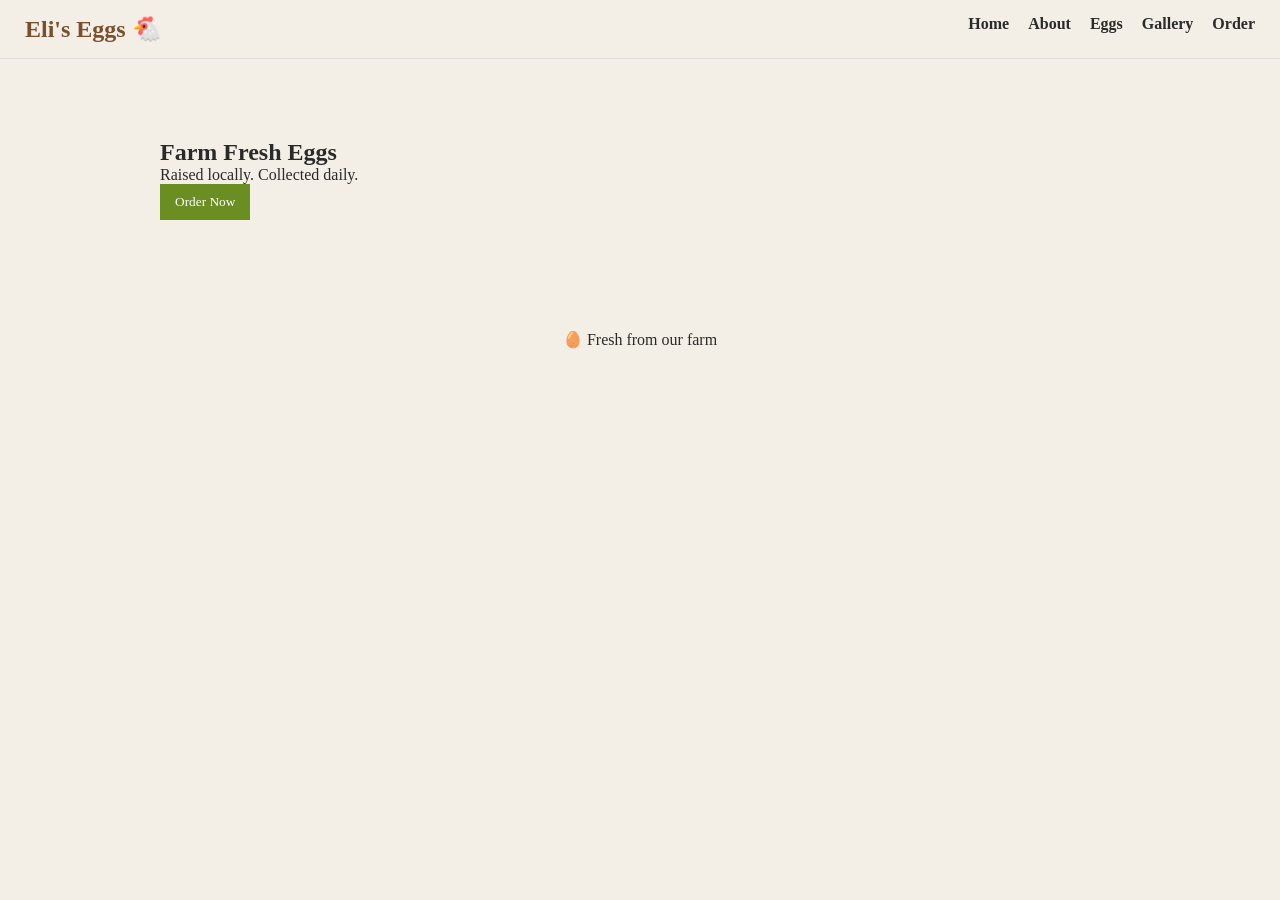
==== index.html @ 4dd27883 "Refactor index.html for cleaner structure and content Removed inline styles and JavaScript for a cle" ====
<!DOCTYPE html>
<html>
<head>
<link rel="stylesheet" href="style.css">
<title>Eli's Eggs</title>
</head>
<body>

<nav>
  <h1>Eli's Eggs 🐔</h1>
  <div>
    <a href="index.html">Home</a>
    <a href="about.html">About</a>
    <a href="shop.html">Eggs</a>
    <a href="gallery.html">Gallery</a>
    <a href="order.html">Order</a>
  </div>
</nav>

<section>
  <h2>Farm Fresh Eggs</h2>
  <p>Raised locally. Collected daily.</p>
  <a href="order.html"><button class="btn">Order Now</button></a>
</section>

<footer>🥚 Fresh from our farm</footer>

</body>
</html>
---- style.css ----
:root {
  --bg: #f4efe6;
  --card: #fffaf2;
  --accent: #6b8e23;
  --brown: #7a4f2b;
  --text: #2a2a2a;
}

* {
  margin: 0;
  padding: 0;
  box-sizing: border-box;
  font-family: Georgia, serif;
}

body {
  background: var(--bg);
  color: var(--text);
}

nav {
  position: sticky;
  top: 0;
  background: rgba(244,239,230,0.95);
  display: flex;
  justify-content: space-between;
  padding: 15px 25px;
  border-bottom: 1px solid #ddd;
  z-index: 100;
}

nav h1 {
  color: var(--brown);
}

nav a {
  margin-left: 15px;
  text-decoration: none;
  color: var(--text);
  font-weight: bold;
}

section {
  padding: 80px 20px;
  max-width: 1000px;
  margin: auto;
}

.btn {
  background: var(--accent);
  color: white;
  padding: 10px 15px;
  border: none;
  cursor: pointer;
}

.grid {
  display: grid;
  grid-template-columns: repeat(auto-fit, minmax(250px,1fr));
  gap: 20px;
}

.card {
  background: var(--card);
  padding: 20px;
  border-radius: 10px;
  border: 1px solid #ddd;
}

.gallery img {
  width: 100%;
  border-radius: 10px;
}

input, select, textarea {
  width: 100%;
  padding: 10px;
  margin-top: 5px;
  border: 1px solid #ccc;
}

footer {
  text-align: center;
  padding: 30px;
}
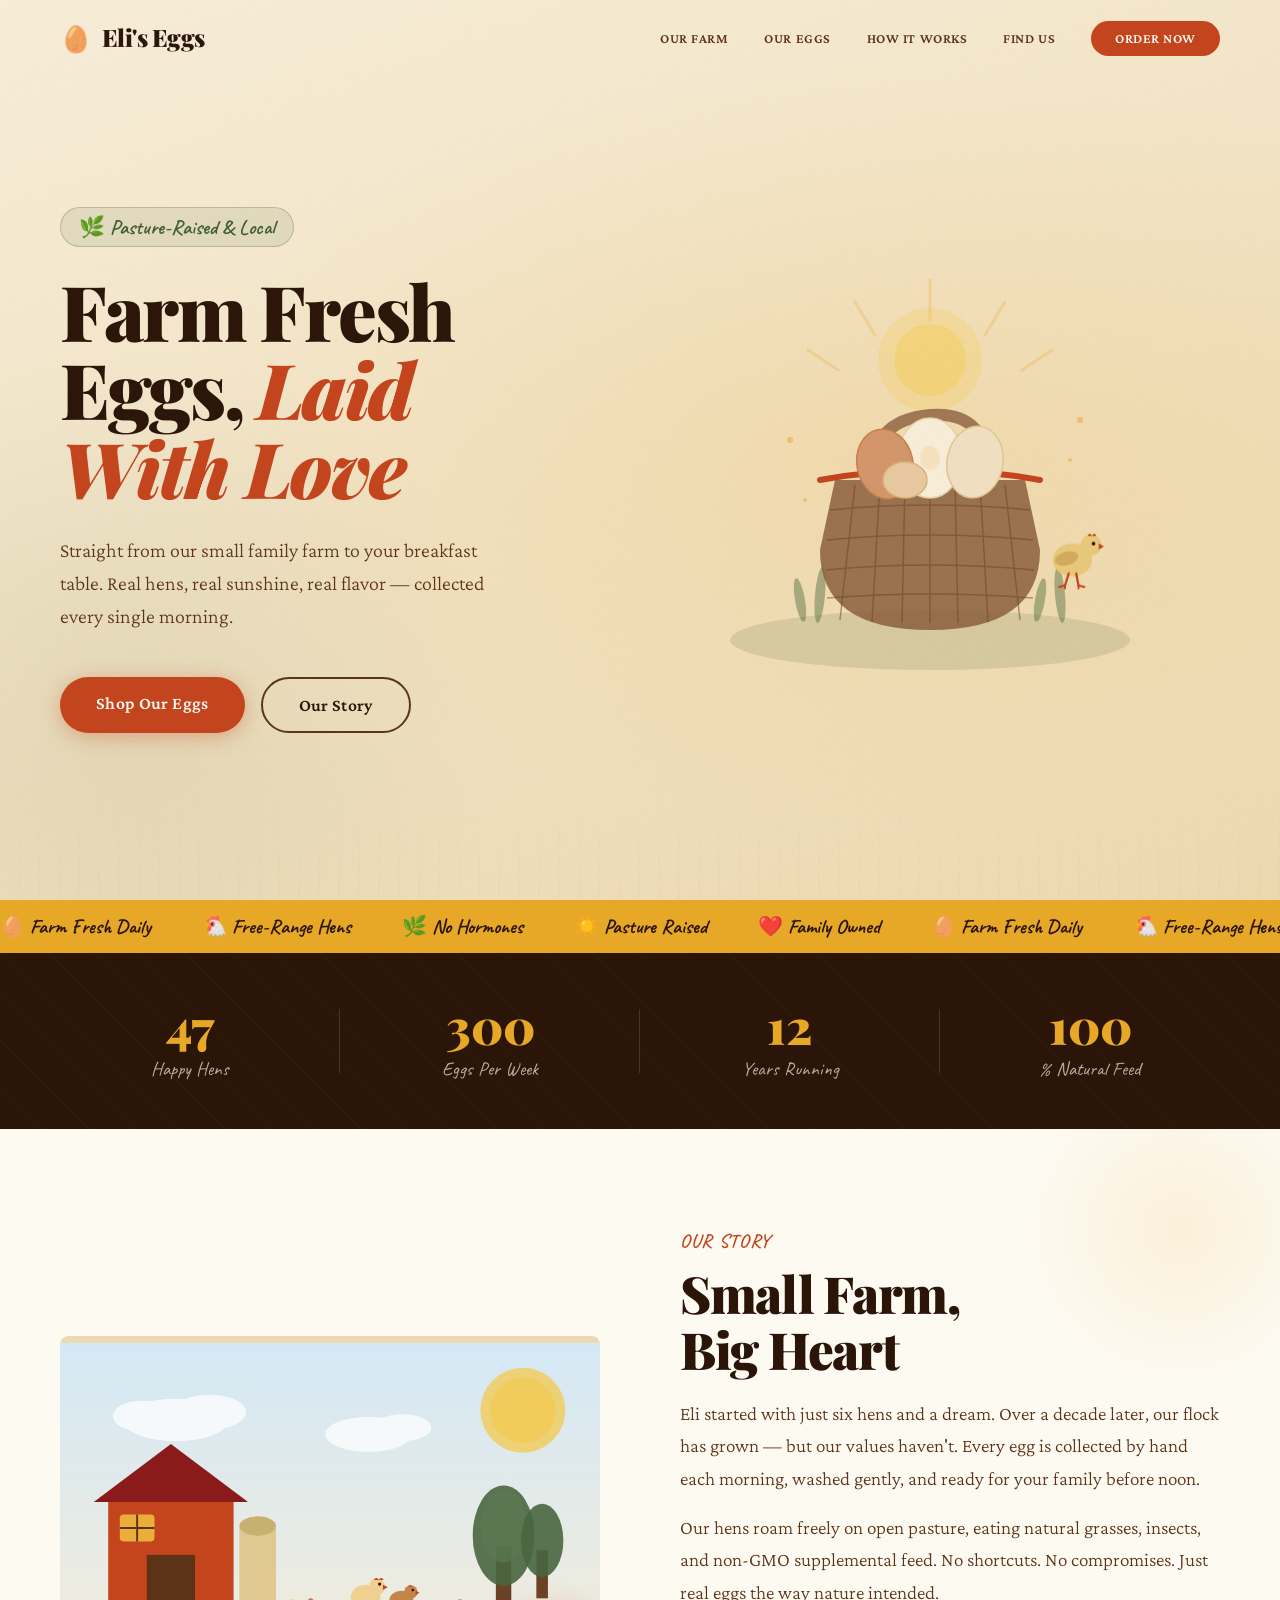
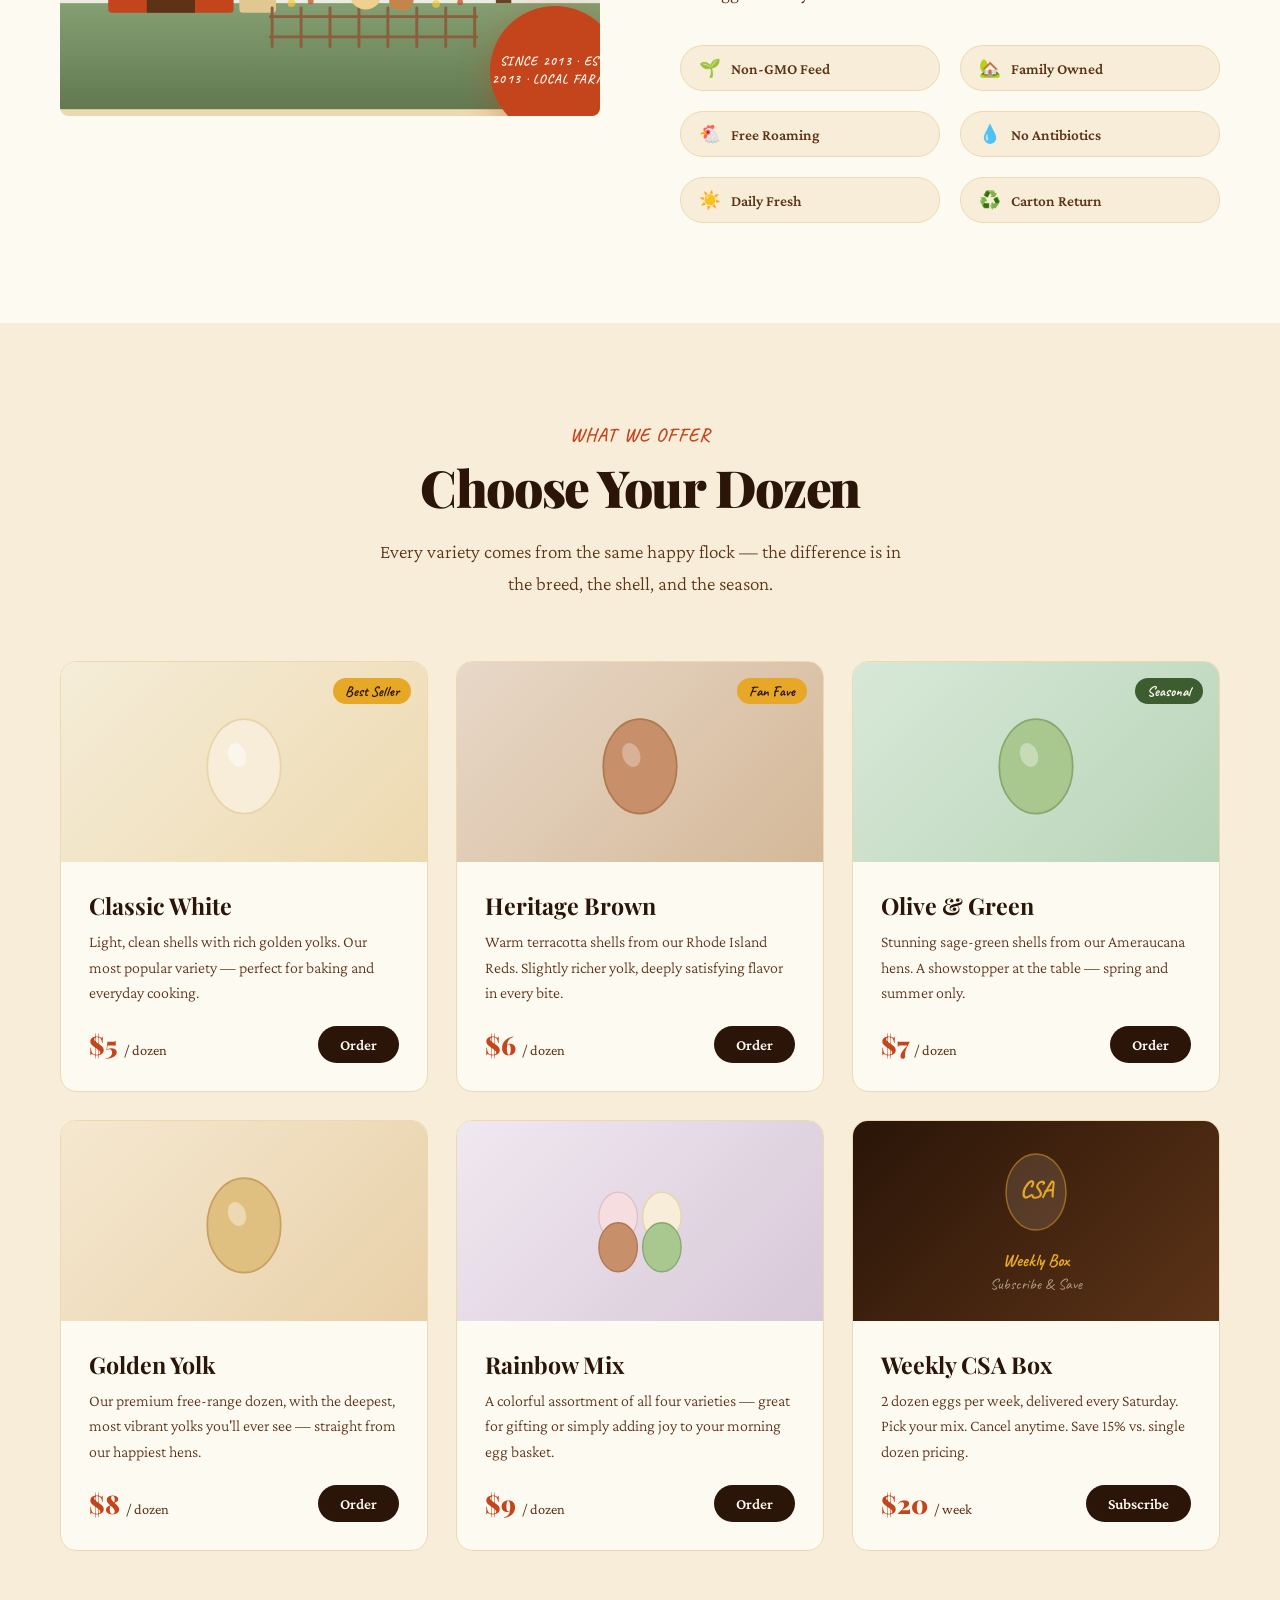
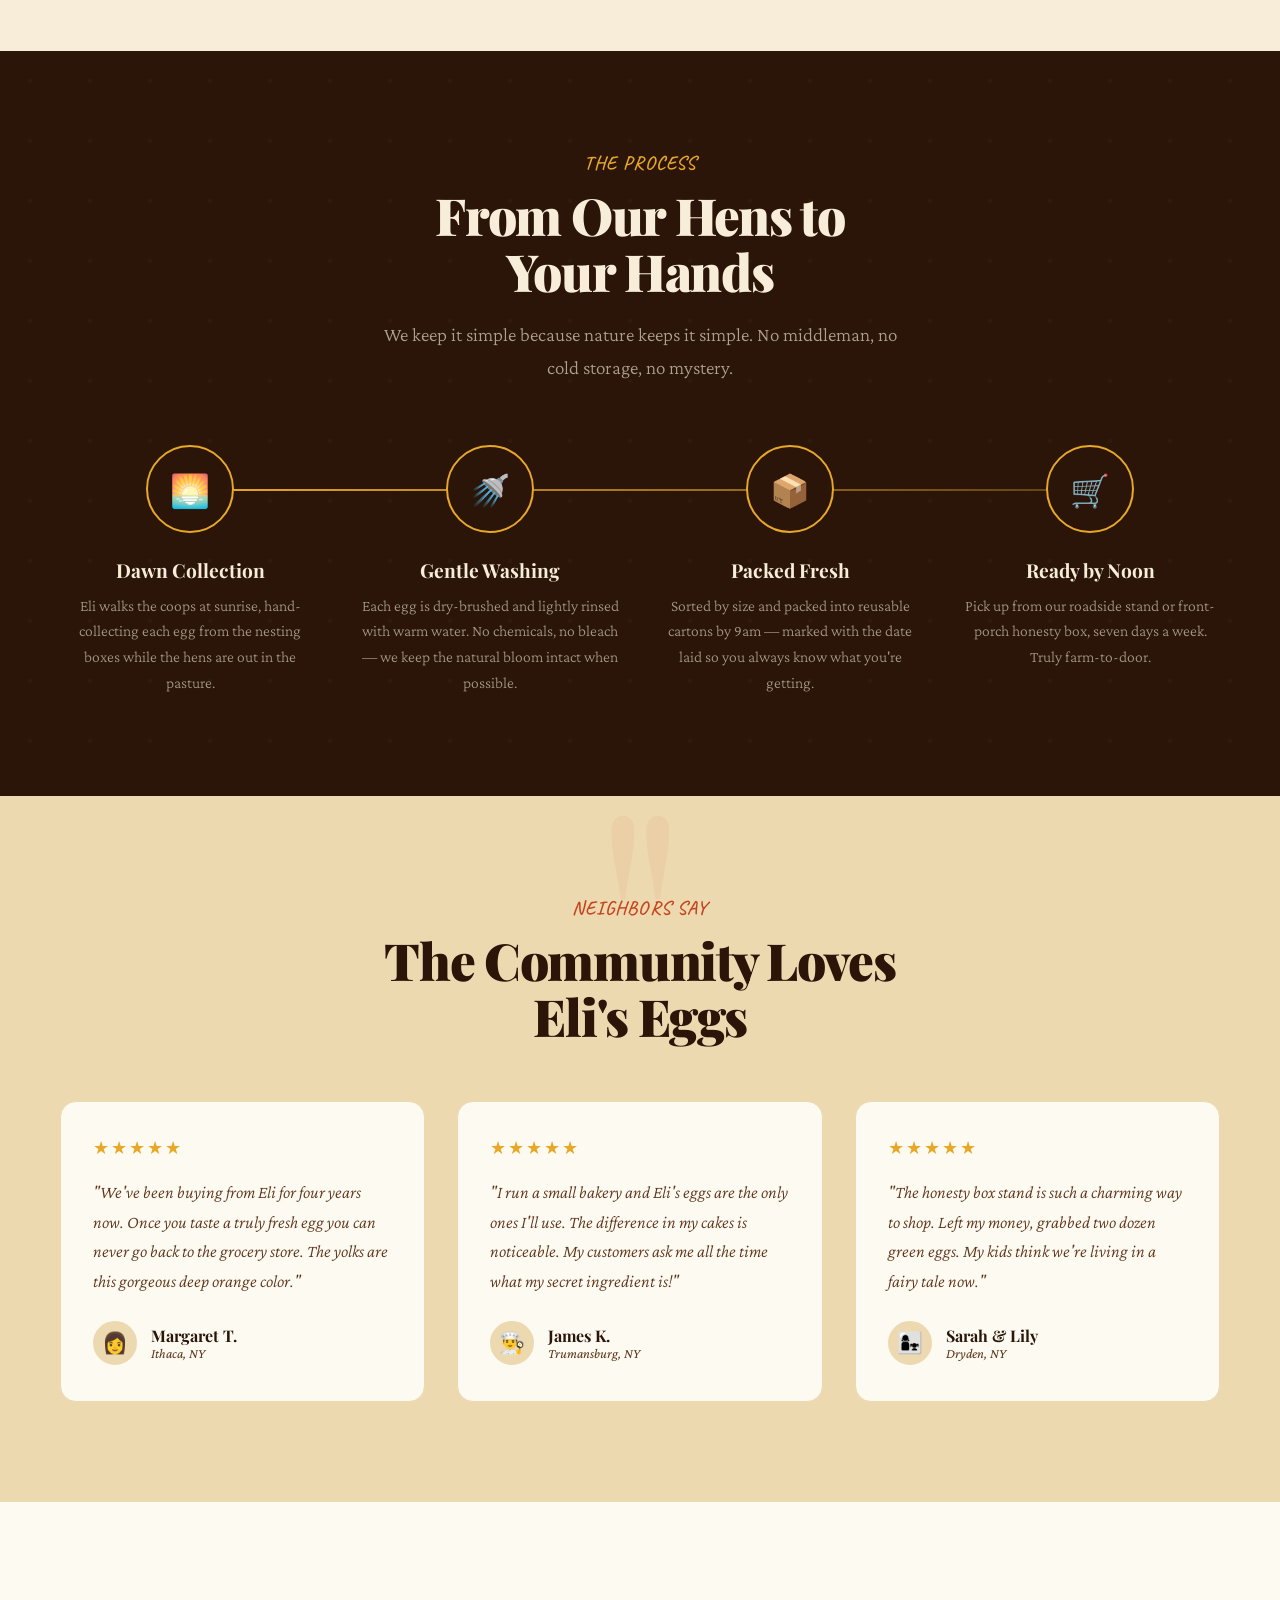
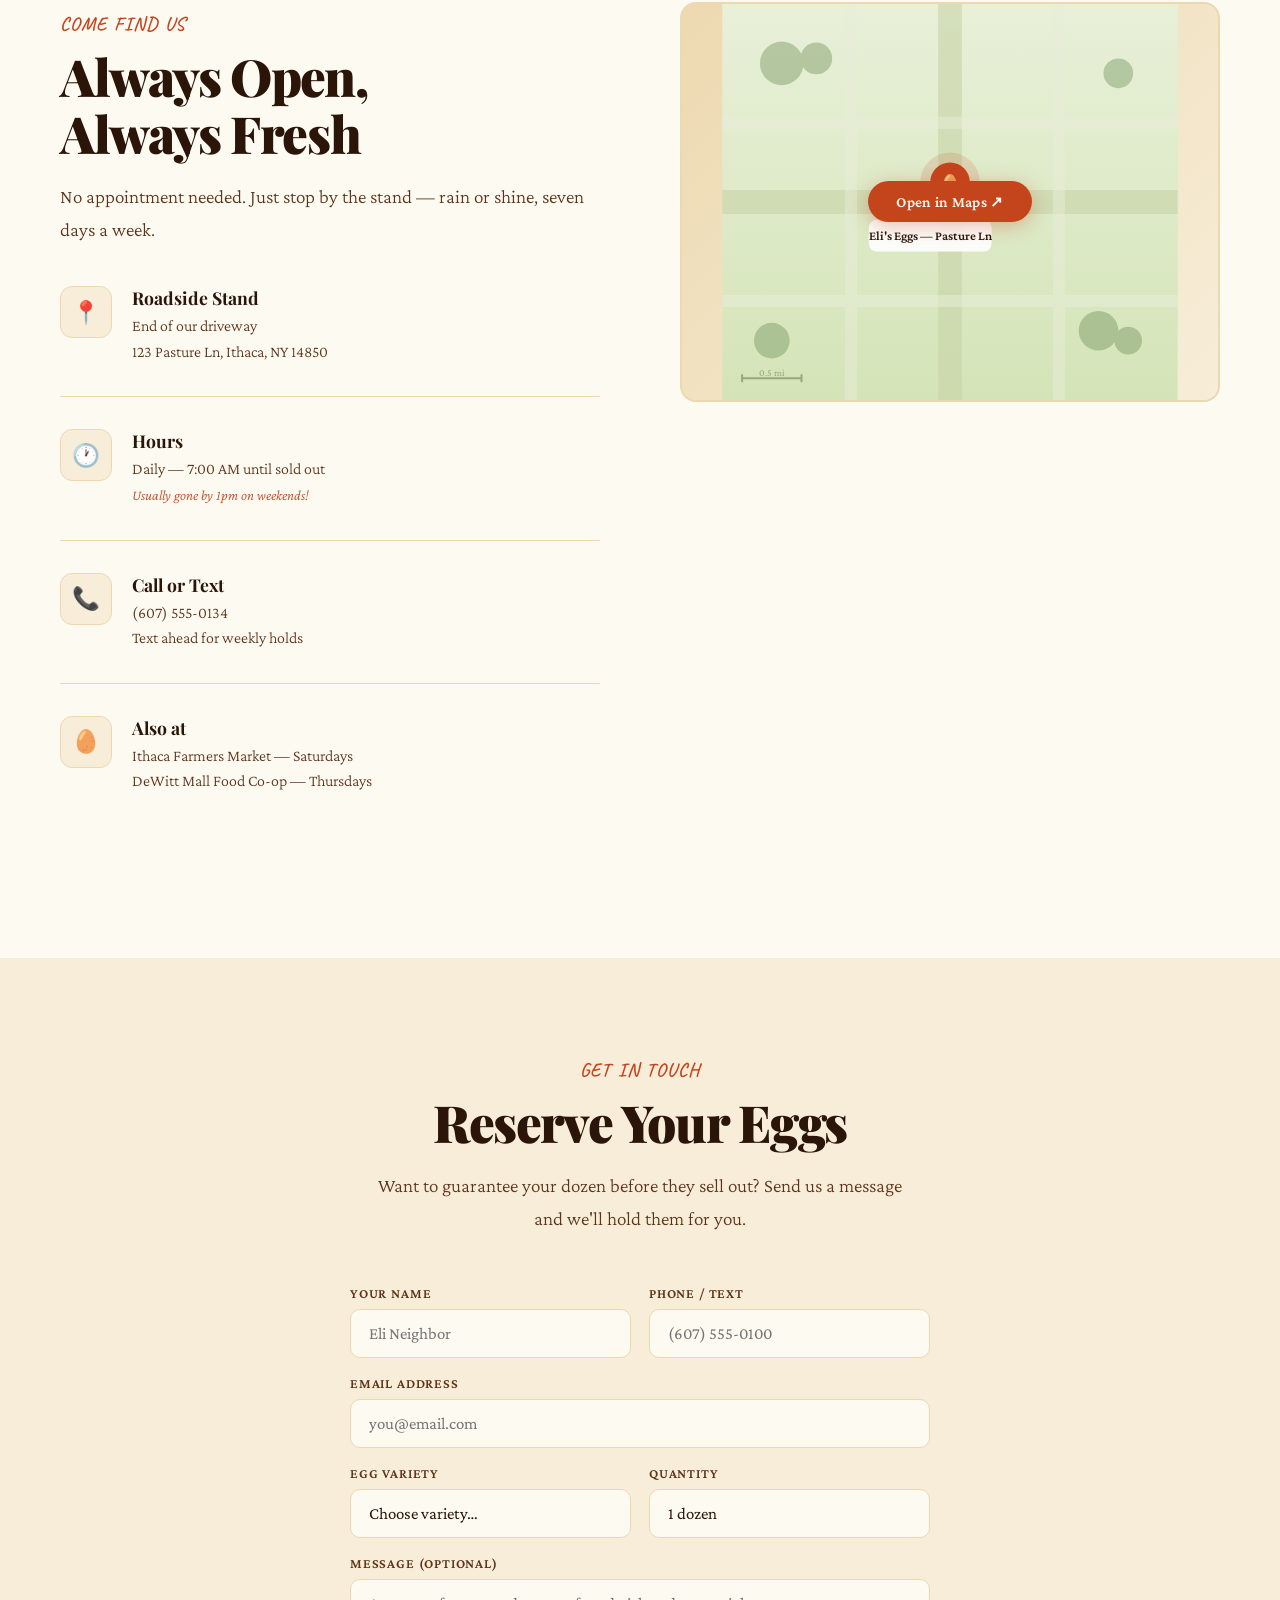
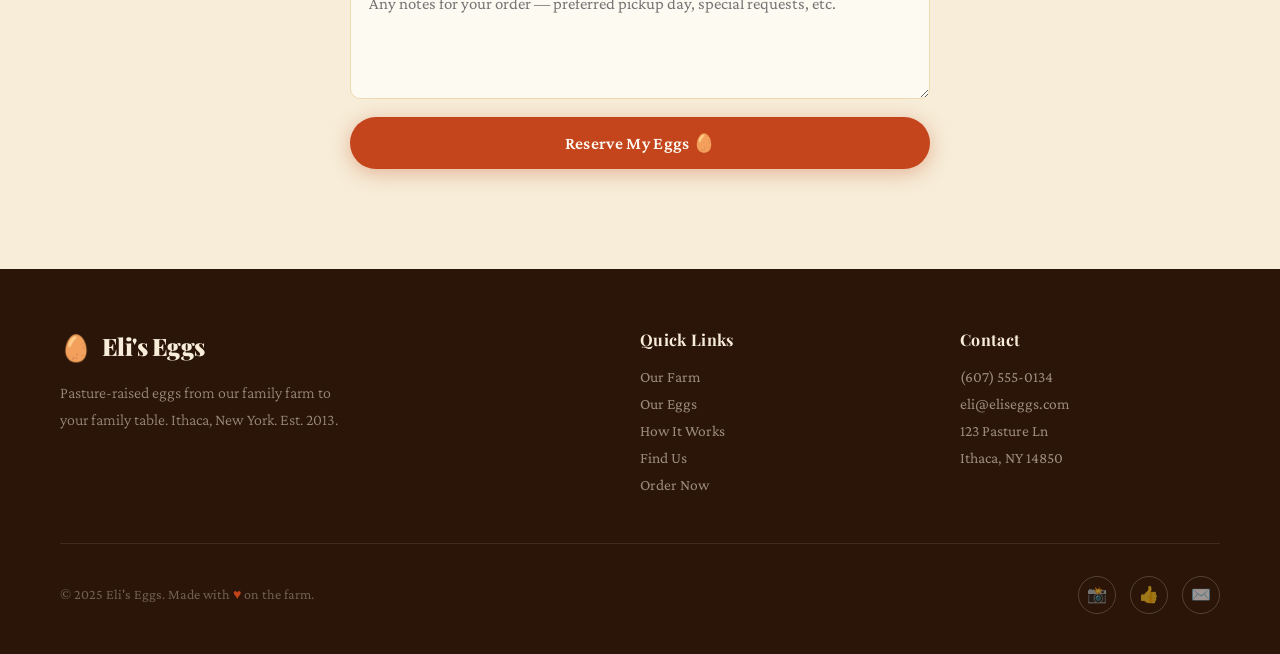
==== commit d65723f8: "Create index.html" ====
--- a/index.html
+++ b/index.html
@@ -1,29 +1,1626 @@
 <!DOCTYPE html>
-<html>
+<html lang="en">
 <head>
-<link rel="stylesheet" href="style.css">
-<title>Eli's Eggs</title>
+<meta charset="UTF-8">
+<meta name="viewport" content="width=device-width, initial-scale=1.0">
+<title>Eli's Eggs — Farm Fresh, Every Morning</title>
+<link rel="preconnect" href="https://fonts.googleapis.com">
+<link href="https://fonts.googleapis.com/css2?family=Playfair+Display:ital,wght@0,400;0,700;0,900;1,400;1,700&family=Caveat:wght@400;600;700&family=Crimson+Pro:ital,wght@0,300;0,400;0,600;1,300;1,400&display=swap" rel="stylesheet">
+<style>
+  :root {
+    --cream: #F7EDD8;
+    --cream-dark: #EDD9B0;
+    --brown: #2A1508;
+    --brown-mid: #5C3317;
+    --terracotta: #C4441C;
+    --amber: #E8A827;
+    --amber-light: #F5C842;
+    --green: #3D5C2F;
+    --green-light: #6A8C56;
+    --white: #FDFAF2;
+    --shadow: rgba(42,21,8,0.15);
+  }
+
+  *, *::before, *::after { box-sizing: border-box; margin: 0; padding: 0; }
+
+  html { scroll-behavior: smooth; }
+
+  body {
+    background-color: var(--cream);
+    color: var(--brown);
+    font-family: 'Crimson Pro', Georgia, serif;
+    overflow-x: hidden;
+    cursor: none;
+  }
+
+  /* ── CUSTOM CURSOR ── */
+  #cursor {
+    width: 36px; height: 36px;
+    border: 2.5px solid var(--terracotta);
+    border-radius: 50%;
+    position: fixed; top: 0; left: 0;
+    pointer-events: none; z-index: 9999;
+    transform: translate(-50%,-50%);
+    transition: transform 0.12s ease, background 0.2s, border-color 0.2s, width 0.2s, height 0.2s;
+    mix-blend-mode: multiply;
+  }
+  #cursor.hovering {
+    width: 56px; height: 56px;
+    background: rgba(196,68,28,0.12);
+    border-color: var(--amber);
+  }
+  #cursor-dot {
+    width: 6px; height: 6px;
+    background: var(--terracotta);
+    border-radius: 50%;
+    position: fixed; top: 0; left: 0;
+    pointer-events: none; z-index: 10000;
+    transform: translate(-50%,-50%);
+    transition: transform 0.04s ease;
+  }
+
+  /* ── NOISE TEXTURE OVERLAY ── */
+  body::before {
+    content: '';
+    position: fixed; inset: 0;
+    background-image: url("data:image/svg+xml,%3Csvg viewBox='0 0 256 256' xmlns='http://www.w3.org/2000/svg'%3E%3Cfilter id='n'%3E%3CfeTurbulence type='fractalNoise' baseFrequency='0.9' numOctaves='4' stitchTiles='stitch'/%3E%3C/filter%3E%3Crect width='100%25' height='100%25' filter='url(%23n)' opacity='0.04'/%3E%3C/svg%3E");
+    pointer-events: none; z-index: 9998;
+    opacity: 0.6;
+  }
+
+  /* ── NAVIGATION ── */
+  nav {
+    position: fixed; top: 0; width: 100%; z-index: 1000;
+    padding: 20px 60px;
+    display: flex; align-items: center; justify-content: space-between;
+    transition: background 0.4s, padding 0.4s, box-shadow 0.4s;
+  }
+  nav.scrolled {
+    background: rgba(247,237,216,0.96);
+    padding: 14px 60px;
+    box-shadow: 0 2px 24px var(--shadow);
+    backdrop-filter: blur(8px);
+  }
+  .nav-logo {
+    font-family: 'Playfair Display', serif;
+    font-weight: 900; font-size: 1.5rem;
+    color: var(--brown);
+    text-decoration: none;
+    letter-spacing: -0.02em;
+    display: flex; align-items: center; gap: 10px;
+  }
+  .nav-logo .egg-icon { font-size: 1.6rem; }
+  .nav-links { display: flex; gap: 36px; list-style: none; }
+  .nav-links a {
+    font-family: 'Crimson Pro', serif;
+    font-size: 1.05rem; font-weight: 600;
+    color: var(--brown-mid); text-decoration: none;
+    letter-spacing: 0.04em; text-transform: uppercase;
+    font-size: 0.85rem;
+    position: relative; padding-bottom: 3px;
+    transition: color 0.2s;
+  }
+  .nav-links a::after {
+    content: ''; position: absolute; bottom: 0; left: 0;
+    width: 0; height: 1.5px; background: var(--terracotta);
+    transition: width 0.3s ease;
+  }
+  .nav-links a:hover { color: var(--terracotta); }
+  .nav-links a:hover::after { width: 100%; }
+  .nav-cta {
+    background: var(--terracotta);
+    color: var(--white) !important;
+    padding: 10px 24px !important;
+    border-radius: 60px;
+    transition: background 0.2s, transform 0.2s !important;
+  }
+  .nav-cta::after { display: none !important; }
+  .nav-cta:hover { background: var(--brown-mid) !important; transform: translateY(-1px) !important; }
+
+  /* ── HERO ── */
+  #hero {
+    min-height: 100vh;
+    display: grid;
+    grid-template-columns: 1fr 1fr;
+    align-items: center;
+    padding: 120px 60px 80px;
+    position: relative;
+    overflow: hidden;
+  }
+  .hero-bg {
+    position: absolute; inset: 0;
+    background:
+      radial-gradient(ellipse 80% 60% at 70% 50%, rgba(232,168,39,0.14) 0%, transparent 70%),
+      radial-gradient(ellipse 50% 70% at 10% 80%, rgba(61,92,47,0.08) 0%, transparent 60%),
+      linear-gradient(160deg, var(--cream) 0%, var(--cream-dark) 100%);
+  }
+  .hero-straw {
+    position: absolute; bottom: 0; left: 0; right: 0;
+    height: 120px;
+    background: repeating-linear-gradient(
+      90deg,
+      transparent, transparent 18px,
+      rgba(141,95,40,0.07) 18px, rgba(141,95,40,0.07) 20px
+    );
+    mask-image: linear-gradient(to top, rgba(0,0,0,0.3) 0%, transparent 100%);
+  }
+
+  .hero-text { position: relative; z-index: 2; }
+  .hero-tag {
+    display: inline-block;
+    font-family: 'Caveat', cursive;
+    font-size: 1.3rem; font-weight: 600;
+    color: var(--green);
+    background: rgba(61,92,47,0.1);
+    border: 1.5px solid rgba(61,92,47,0.25);
+    padding: 6px 18px; border-radius: 60px;
+    margin-bottom: 24px;
+    animation: fadeSlideUp 0.8s ease both;
+  }
+  .hero-h1 {
+    font-family: 'Playfair Display', serif;
+    font-size: clamp(3.2rem, 6vw, 5.5rem);
+    font-weight: 900;
+    line-height: 1.02;
+    letter-spacing: -0.03em;
+    color: var(--brown);
+    margin-bottom: 28px;
+    animation: fadeSlideUp 0.8s 0.15s ease both;
+  }
+  .hero-h1 em {
+    font-style: italic;
+    color: var(--terracotta);
+  }
+  .hero-sub {
+    font-size: 1.25rem;
+    line-height: 1.65;
+    color: var(--brown-mid);
+    max-width: 460px;
+    margin-bottom: 44px;
+    font-weight: 300;
+    animation: fadeSlideUp 0.8s 0.28s ease both;
+  }
+  .hero-buttons {
+    display: flex; gap: 16px; flex-wrap: wrap;
+    animation: fadeSlideUp 0.8s 0.4s ease both;
+  }
+  .btn-primary {
+    background: var(--terracotta);
+    color: var(--white);
+    padding: 16px 36px;
+    border-radius: 60px;
+    font-family: 'Crimson Pro', serif;
+    font-size: 1.1rem; font-weight: 600;
+    text-decoration: none;
+    border: none; cursor: none;
+    transition: transform 0.25s, box-shadow 0.25s, background 0.2s;
+    box-shadow: 0 4px 20px rgba(196,68,28,0.35);
+    letter-spacing: 0.02em;
+  }
+  .btn-primary:hover {
+    transform: translateY(-3px);
+    box-shadow: 0 8px 32px rgba(196,68,28,0.45);
+    background: #b03818;
+  }
+  .btn-secondary {
+    background: transparent;
+    color: var(--brown);
+    padding: 16px 36px;
+    border-radius: 60px;
+    border: 2px solid var(--brown-mid);
+    font-family: 'Crimson Pro', serif;
+    font-size: 1.1rem; font-weight: 600;
+    text-decoration: none;
+    cursor: none;
+    transition: transform 0.25s, background 0.2s, color 0.2s;
+    letter-spacing: 0.02em;
+  }
+  .btn-secondary:hover {
+    transform: translateY(-3px);
+    background: var(--brown);
+    color: var(--cream);
+  }
+
+  /* ── HERO EGG ILLUSTRATION ── */
+  .hero-visual {
+    position: relative; z-index: 2;
+    display: flex; justify-content: center; align-items: center;
+    animation: fadeSlideUp 1s 0.3s ease both;
+  }
+  .egg-basket-wrap {
+    position: relative;
+    width: 420px; height: 420px;
+  }
+  .floating-egg {
+    position: absolute;
+    animation: floatEgg 3.5s ease-in-out infinite;
+  }
+  .floating-egg:nth-child(2) { animation-delay: -1s; }
+  .floating-egg:nth-child(3) { animation-delay: -2.2s; }
+  .floating-egg:nth-child(4) { animation-delay: -0.7s; }
+
+  @keyframes floatEgg {
+    0%, 100% { transform: translateY(0px) rotate(0deg); }
+    50% { transform: translateY(-12px) rotate(3deg); }
+  }
+
+  /* ── STATS BAR ── */
+  #stats {
+    background: var(--brown);
+    padding: 48px 60px;
+    display: grid;
+    grid-template-columns: repeat(4, 1fr);
+    gap: 40px;
+    position: relative;
+    overflow: hidden;
+  }
+  #stats::before {
+    content: '';
+    position: absolute; inset: 0;
+    background: repeating-linear-gradient(
+      45deg,
+      transparent, transparent 30px,
+      rgba(255,255,255,0.015) 30px, rgba(255,255,255,0.015) 32px
+    );
+  }
+  .stat-item { text-align: center; position: relative; z-index: 1; }
+  .stat-num {
+    font-family: 'Playfair Display', serif;
+    font-size: 3rem; font-weight: 900;
+    color: var(--amber);
+    line-height: 1;
+    display: block;
+  }
+  .stat-label {
+    font-family: 'Caveat', cursive;
+    font-size: 1.2rem;
+    color: rgba(247,237,216,0.7);
+    margin-top: 8px;
+    display: block;
+  }
+  .stat-divider {
+    width: 1px;
+    background: rgba(247,237,216,0.15);
+    position: absolute; right: -20px; top: 10%; height: 80%;
+  }
+
+  /* ── SECTION GENERAL ── */
+  section { padding: 100px 60px; }
+  .section-tag {
+    font-family: 'Caveat', cursive;
+    font-size: 1.2rem; font-weight: 600;
+    color: var(--terracotta);
+    letter-spacing: 0.06em;
+    text-transform: uppercase;
+    display: block;
+    margin-bottom: 12px;
+  }
+  .section-title {
+    font-family: 'Playfair Display', serif;
+    font-size: clamp(2rem, 4vw, 3.2rem);
+    font-weight: 900;
+    line-height: 1.1;
+    letter-spacing: -0.025em;
+    color: var(--brown);
+    margin-bottom: 20px;
+  }
+  .section-sub {
+    font-size: 1.2rem;
+    color: var(--brown-mid);
+    font-weight: 300;
+    line-height: 1.7;
+    max-width: 540px;
+  }
+
+  /* ── ABOUT ── */
+  #about {
+    display: grid;
+    grid-template-columns: 1fr 1fr;
+    gap: 80px;
+    align-items: center;
+    background: var(--white);
+    position: relative;
+    overflow: hidden;
+  }
+  #about::before {
+    content: '';
+    position: absolute;
+    top: -60px; right: -60px;
+    width: 320px; height: 320px;
+    border-radius: 50%;
+    background: radial-gradient(circle, rgba(232,168,39,0.12) 0%, transparent 70%);
+    pointer-events: none;
+  }
+  .about-img-wrap {
+    position: relative;
+    border-radius: 8px;
+    overflow: hidden;
+  }
+  .about-farm-svg {
+    width: 100%; height: 380px;
+    display: block;
+    border-radius: 8px;
+    background: var(--cream-dark);
+  }
+  .about-badge {
+    position: absolute;
+    bottom: -20px; right: -20px;
+    width: 130px; height: 130px;
+    background: var(--terracotta);
+    border-radius: 50%;
+    display: flex; flex-direction: column;
+    align-items: center; justify-content: center;
+    color: var(--white);
+    box-shadow: 0 8px 32px rgba(196,68,28,0.4);
+    animation: rotateBadge 20s linear infinite;
+  }
+  .about-badge-text {
+    font-family: 'Caveat', cursive;
+    font-size: 0.8rem;
+    font-weight: 700;
+    text-align: center;
+    letter-spacing: 0.1em;
+    text-transform: uppercase;
+    line-height: 1.4;
+  }
+  @keyframes rotateBadge {
+    from { transform: rotate(0deg); }
+    to { transform: rotate(360deg); }
+  }
+  .about-features {
+    margin-top: 36px;
+    display: grid;
+    grid-template-columns: 1fr 1fr;
+    gap: 20px;
+  }
+  .feature-pill {
+    display: flex; align-items: center; gap: 10px;
+    background: var(--cream);
+    border: 1.5px solid var(--cream-dark);
+    padding: 12px 18px;
+    border-radius: 60px;
+    font-size: 0.95rem;
+    font-weight: 600;
+    color: var(--brown-mid);
+    transition: border-color 0.2s, background 0.2s;
+  }
+  .feature-pill:hover { border-color: var(--amber); background: rgba(232,168,39,0.08); }
+  .feature-pill span { font-size: 1.1rem; }
+
+  /* ── EGGS GRID ── */
+  #eggs { background: var(--cream); }
+  .eggs-header { text-align: center; margin-bottom: 60px; }
+  .eggs-header .section-sub { margin: 0 auto; }
+  .eggs-grid {
+    display: grid;
+    grid-template-columns: repeat(3, 1fr);
+    gap: 28px;
+  }
+  .egg-card {
+    background: var(--white);
+    border-radius: 16px;
+    overflow: hidden;
+    border: 1.5px solid var(--cream-dark);
+    transition: transform 0.35s cubic-bezier(.22,.9,.3,1.15), box-shadow 0.35s;
+    position: relative;
+    cursor: none;
+  }
+  .egg-card:hover {
+    transform: translateY(-8px) scale(1.015);
+    box-shadow: 0 20px 60px rgba(42,21,8,0.13);
+  }
+  .egg-card-visual {
+    height: 200px;
+    display: flex; align-items: center; justify-content: center;
+    position: relative;
+    overflow: hidden;
+  }
+  .egg-card-badge {
+    position: absolute; top: 16px; right: 16px;
+    background: var(--amber);
+    color: var(--brown);
+    font-family: 'Caveat', cursive;
+    font-size: 0.9rem; font-weight: 700;
+    padding: 4px 12px;
+    border-radius: 60px;
+  }
+  .egg-card-body { padding: 28px; }
+  .egg-name {
+    font-family: 'Playfair Display', serif;
+    font-size: 1.45rem; font-weight: 700;
+    color: var(--brown);
+    margin-bottom: 8px;
+  }
+  .egg-desc {
+    font-size: 1rem;
+    color: var(--brown-mid);
+    line-height: 1.6;
+    font-weight: 300;
+    margin-bottom: 20px;
+  }
+  .egg-footer {
+    display: flex; align-items: center; justify-content: space-between;
+  }
+  .egg-price {
+    font-family: 'Playfair Display', serif;
+    font-size: 1.6rem; font-weight: 900;
+    color: var(--terracotta);
+  }
+  .egg-price span {
+    font-size: 0.9rem; font-weight: 400;
+    color: var(--brown-mid);
+    font-family: 'Crimson Pro', serif;
+  }
+  .btn-small {
+    background: var(--brown);
+    color: var(--white);
+    padding: 10px 22px;
+    border-radius: 60px;
+    font-family: 'Crimson Pro', serif;
+    font-size: 0.95rem; font-weight: 600;
+    text-decoration: none; border: none; cursor: none;
+    transition: background 0.2s, transform 0.2s;
+  }
+  .btn-small:hover { background: var(--terracotta); transform: scale(1.05); }
+
+  /* ── HOW IT WORKS ── */
+  #process {
+    background: var(--brown);
+    color: var(--cream);
+    text-align: center;
+    position: relative;
+    overflow: hidden;
+  }
+  #process::before {
+    content: '';
+    position: absolute; inset: 0;
+    background: url("data:image/svg+xml,%3Csvg width='60' height='60' viewBox='0 0 60 60' xmlns='http://www.w3.org/2000/svg'%3E%3Cg fill='none' fill-rule='evenodd'%3E%3Cg fill='%23ffffff' fill-opacity='0.025'%3E%3Ccircle cx='30' cy='30' r='2'/%3E%3C/g%3E%3C/g%3E%3C/svg%3E");
+  }
+  #process .section-title { color: var(--cream); }
+  #process .section-tag { color: var(--amber); }
+  #process .section-sub { color: rgba(247,237,216,0.65); margin: 0 auto 60px; text-align: center; }
+  .steps-row {
+    display: grid;
+    grid-template-columns: repeat(4, 1fr);
+    gap: 40px;
+    position: relative; z-index: 1;
+    margin-top: 60px;
+  }
+  .steps-row::before {
+    content: '';
+    position: absolute;
+    top: 44px; left: 12.5%; right: 12.5%;
+    height: 2px;
+    background: linear-gradient(90deg, var(--amber) 0%, rgba(232,168,39,0.3) 100%);
+    z-index: 0;
+  }
+  .step { position: relative; z-index: 1; }
+  .step-num {
+    width: 88px; height: 88px;
+    border-radius: 50%;
+    border: 2.5px solid var(--amber);
+    display: flex; align-items: center; justify-content: center;
+    margin: 0 auto 24px;
+    font-family: 'Playfair Display', serif;
+    font-size: 1.6rem; font-weight: 900;
+    color: var(--amber);
+    background: var(--brown);
+    font-size: 2rem;
+    transition: background 0.3s, transform 0.3s;
+  }
+  .step:hover .step-num {
+    background: var(--amber);
+    color: var(--brown);
+    transform: scale(1.1) rotate(-5deg);
+  }
+  .step-title {
+    font-family: 'Playfair Display', serif;
+    font-size: 1.2rem; font-weight: 700;
+    color: var(--cream);
+    margin-bottom: 10px;
+  }
+  .step-text {
+    font-size: 0.98rem;
+    color: rgba(247,237,216,0.6);
+    line-height: 1.65;
+    font-weight: 300;
+  }
+
+  /* ── TESTIMONIALS ── */
+  #testimonials {
+    background: var(--cream-dark);
+    text-align: center;
+    position: relative;
+    overflow: hidden;
+  }
+  #testimonials::before {
+    content: '"';
+    position: absolute;
+    top: -40px; left: 50%;
+    transform: translateX(-50%);
+    font-family: 'Playfair Display', serif;
+    font-size: 20rem;
+    color: rgba(196,68,28,0.06);
+    line-height: 1;
+    pointer-events: none;
+  }
+  .testimonials-grid {
+    display: grid;
+    grid-template-columns: repeat(3, 1fr);
+    gap: 32px;
+    margin-top: 56px;
+  }
+  .testimonial-card {
+    background: var(--white);
+    border-radius: 16px;
+    padding: 36px 32px;
+    text-align: left;
+    border: 1.5px solid var(--cream-dark);
+    transition: transform 0.3s, box-shadow 0.3s;
+    position: relative;
+  }
+  .testimonial-card:hover {
+    transform: translateY(-6px);
+    box-shadow: 0 16px 48px rgba(42,21,8,0.1);
+  }
+  .testimonial-stars {
+    color: var(--amber); font-size: 1.1rem;
+    margin-bottom: 20px;
+    letter-spacing: 2px;
+  }
+  .testimonial-text {
+    font-size: 1.1rem;
+    color: var(--brown-mid);
+    line-height: 1.7;
+    font-weight: 300;
+    font-style: italic;
+    margin-bottom: 24px;
+  }
+  .testimonial-author {
+    display: flex; align-items: center; gap: 14px;
+  }
+  .author-avatar {
+    width: 44px; height: 44px;
+    border-radius: 50%;
+    background: var(--cream-dark);
+    display: flex; align-items: center; justify-content: center;
+    font-size: 1.3rem;
+    border: 2px solid var(--cream-dark);
+  }
+  .author-name {
+    font-family: 'Playfair Display', serif;
+    font-weight: 700; font-size: 1rem;
+    color: var(--brown);
+  }
+  .author-loc {
+    font-size: 0.85rem;
+    color: var(--brown-mid);
+    font-style: italic;
+  }
+
+  /* ── FIND US ── */
+  #findus {
+    background: var(--white);
+    display: grid;
+    grid-template-columns: 1fr 1fr;
+    gap: 80px;
+    align-items: start;
+  }
+  .findus-info { padding-top: 10px; }
+  .findus-item {
+    display: flex; gap: 20px;
+    margin-bottom: 32px;
+    padding-bottom: 32px;
+    border-bottom: 1px solid var(--cream-dark);
+  }
+  .findus-item:last-of-type { border-bottom: none; }
+  .findus-icon {
+    width: 52px; height: 52px;
+    border-radius: 12px;
+    background: var(--cream);
+    border: 1.5px solid var(--cream-dark);
+    display: flex; align-items: center; justify-content: center;
+    font-size: 1.4rem;
+    flex-shrink: 0;
+  }
+  .findus-label {
+    font-family: 'Playfair Display', serif;
+    font-weight: 700; font-size: 1.1rem;
+    color: var(--brown);
+    margin-bottom: 4px;
+  }
+  .findus-val {
+    font-size: 1rem; font-weight: 300;
+    color: var(--brown-mid); line-height: 1.6;
+  }
+  .map-placeholder {
+    background: linear-gradient(135deg, var(--cream-dark) 0%, var(--cream) 100%);
+    border-radius: 16px;
+    height: 400px;
+    border: 2px solid var(--cream-dark);
+    display: flex; flex-direction: column;
+    align-items: center; justify-content: center;
+    gap: 12px;
+    overflow: hidden;
+    position: relative;
+  }
+
+  /* ── CONTACT ── */
+  #contact {
+    background: var(--cream);
+    text-align: center;
+  }
+  .contact-form {
+    max-width: 580px;
+    margin: 50px auto 0;
+    display: grid;
+    gap: 18px;
+  }
+  .form-row { display: grid; grid-template-columns: 1fr 1fr; gap: 18px; }
+  .form-group {
+    display: flex; flex-direction: column; gap: 8px;
+    text-align: left;
+  }
+  .form-group label {
+    font-size: 0.85rem;
+    font-weight: 600;
+    color: var(--brown-mid);
+    text-transform: uppercase;
+    letter-spacing: 0.06em;
+  }
+  .form-group input,
+  .form-group textarea,
+  .form-group select {
+    background: var(--white);
+    border: 1.5px solid var(--cream-dark);
+    border-radius: 10px;
+    padding: 14px 18px;
+    font-family: 'Crimson Pro', serif;
+    font-size: 1.05rem;
+    color: var(--brown);
+    outline: none;
+    transition: border-color 0.2s, box-shadow 0.2s;
+    cursor: none;
+    appearance: none;
+    -webkit-appearance: none;
+  }
+  .form-group input:focus,
+  .form-group textarea:focus,
+  .form-group select:focus {
+    border-color: var(--terracotta);
+    box-shadow: 0 0 0 4px rgba(196,68,28,0.1);
+  }
+  .form-group textarea { resize: vertical; min-height: 120px; }
+
+  /* ── FOOTER ── */
+  footer {
+    background: var(--brown);
+    color: rgba(247,237,216,0.6);
+    padding: 60px 60px 40px;
+  }
+  .footer-top {
+    display: grid;
+    grid-template-columns: 2fr 1fr 1fr;
+    gap: 60px;
+    padding-bottom: 40px;
+    border-bottom: 1px solid rgba(247,237,216,0.1);
+    margin-bottom: 32px;
+  }
+  .footer-brand .nav-logo {
+    color: var(--cream);
+    margin-bottom: 16px;
+    display: flex;
+    text-decoration: none;
+  }
+  .footer-desc {
+    font-size: 1rem;
+    line-height: 1.7;
+    font-weight: 300;
+    max-width: 300px;
+    color: rgba(247,237,216,0.55);
+  }
+  .footer-col h4 {
+    font-family: 'Playfair Display', serif;
+    font-size: 1rem;
+    font-weight: 700;
+    color: var(--cream);
+    margin-bottom: 18px;
+    letter-spacing: 0.02em;
+  }
+  .footer-col ul { list-style: none; }
+  .footer-col li { margin-bottom: 10px; }
+  .footer-col a {
+    color: rgba(247,237,216,0.55);
+    text-decoration: none;
+    font-size: 0.97rem;
+    transition: color 0.2s;
+  }
+  .footer-col a:hover { color: var(--amber); }
+  .footer-bottom {
+    display: flex; justify-content: space-between; align-items: center;
+  }
+  .footer-copy {
+    font-size: 0.88rem;
+    color: rgba(247,237,216,0.35);
+  }
+  .footer-heart { color: var(--terracotta); }
+  .footer-socials { display: flex; gap: 14px; }
+  .social-btn {
+    width: 38px; height: 38px;
+    border: 1.5px solid rgba(247,237,216,0.2);
+    border-radius: 50%;
+    display: flex; align-items: center; justify-content: center;
+    font-size: 1rem;
+    color: rgba(247,237,216,0.55);
+    text-decoration: none;
+    transition: border-color 0.2s, color 0.2s, background 0.2s;
+  }
+  .social-btn:hover { border-color: var(--amber); color: var(--amber); background: rgba(232,168,39,0.08); }
+
+  /* ── SCROLL REVEAL ANIMATIONS ── */
+  .reveal {
+    opacity: 0;
+    transform: translateY(36px);
+    transition: opacity 0.7s ease, transform 0.7s ease;
+  }
+  .reveal.visible {
+    opacity: 1;
+    transform: translateY(0);
+  }
+  .reveal-left {
+    opacity: 0;
+    transform: translateX(-40px);
+    transition: opacity 0.8s ease, transform 0.8s ease;
+  }
+  .reveal-left.visible { opacity: 1; transform: translateX(0); }
+  .reveal-right {
+    opacity: 0;
+    transform: translateX(40px);
+    transition: opacity 0.8s ease, transform 0.8s ease;
+  }
+  .reveal-right.visible { opacity: 1; transform: translateX(0); }
+
+  @keyframes fadeSlideUp {
+    from { opacity: 0; transform: translateY(28px); }
+    to { opacity: 1; transform: translateY(0); }
+  }
+
+  /* ── MARQUEE ── */
+  .marquee-wrap {
+    background: var(--amber);
+    padding: 14px 0;
+    overflow: hidden;
+    white-space: nowrap;
+  }
+  .marquee-inner {
+    display: inline-block;
+    animation: marquee 22s linear infinite;
+  }
+  .marquee-inner:hover { animation-play-state: paused; }
+  .marquee-item {
+    display: inline-flex; align-items: center; gap: 16px;
+    font-family: 'Caveat', cursive;
+    font-size: 1.25rem; font-weight: 700;
+    color: var(--brown);
+    margin-right: 48px;
+  }
+  @keyframes marquee {
+    from { transform: translateX(0); }
+    to { transform: translateX(-50%); }
+  }
+
+  /* Seasonal availability tag */
+  .seasonal-tag {
+    display: inline-block;
+    font-family: 'Caveat', cursive;
+    font-size: 0.9rem; font-weight: 700;
+    padding: 3px 10px;
+    border-radius: 4px;
+    margin-left: 8px;
+  }
+  .seasonal-spring { background: rgba(106,140,86,0.2); color: var(--green); }
+  .seasonal-all { background: rgba(232,168,39,0.2); color: var(--brown-mid); }
+
+  /* ── RESPONSIVE ── */
+  @media (max-width: 1024px) {
+    #hero, #about, #findus {
+      grid-template-columns: 1fr;
+      padding: 100px 40px 60px;
+      gap: 50px;
+    }
+    #stats { grid-template-columns: repeat(2,1fr); padding: 48px 40px; }
+    .eggs-grid { grid-template-columns: repeat(2,1fr); }
+    .steps-row { grid-template-columns: repeat(2,1fr); }
+    .steps-row::before { display: none; }
+    .testimonials-grid { grid-template-columns: 1fr; max-width: 480px; margin: 56px auto 0; }
+    nav { padding: 20px 40px; }
+    nav.scrolled { padding: 14px 40px; }
+    .footer-top { grid-template-columns: 1fr 1fr; gap: 40px; }
+  }
+  @media (max-width: 700px) {
+    section { padding: 70px 24px; }
+    nav { padding: 16px 24px; }
+    nav.scrolled { padding: 12px 24px; }
+    .nav-links { display: none; }
+    #hero { padding: 100px 24px 60px; }
+    .hero-visual { display: none; }
+    #stats { grid-template-columns: repeat(2,1fr); padding: 36px 24px; }
+    .eggs-grid { grid-template-columns: 1fr; }
+    .steps-row { grid-template-columns: 1fr; }
+    .form-row { grid-template-columns: 1fr; }
+    .footer-top { grid-template-columns: 1fr; }
+    .footer-bottom { flex-direction: column; gap: 16px; text-align: center; }
+  }
+</style>
 </head>
 <body>
 
-<nav>
-  <h1>Eli's Eggs 🐔</h1>
-  <div>
-    <a href="index.html">Home</a>
-    <a href="about.html">About</a>
-    <a href="shop.html">Eggs</a>
-    <a href="gallery.html">Gallery</a>
-    <a href="order.html">Order</a>
-  </div>
+<!-- CURSOR -->
+<div id="cursor"></div>
+<div id="cursor-dot"></div>
+
+<!-- NAVIGATION -->
+<nav id="navbar">
+  <a href="#" class="nav-logo"><span class="egg-icon">🥚</span> Eli's Eggs</a>
+  <ul class="nav-links">
+    <li><a href="#about">Our Farm</a></li>
+    <li><a href="#eggs">Our Eggs</a></li>
+    <li><a href="#process">How It Works</a></li>
+    <li><a href="#findus">Find Us</a></li>
+    <li><a href="#contact" class="nav-cta">Order Now</a></li>
+  </ul>
 </nav>
 
-<section>
-  <h2>Farm Fresh Eggs</h2>
-  <p>Raised locally. Collected daily.</p>
-  <a href="order.html"><button class="btn">Order Now</button></a>
+<!-- HERO -->
+<section id="hero">
+  <div class="hero-bg"></div>
+  <div class="hero-straw"></div>
+
+  <div class="hero-text">
+    <div class="hero-tag">🌿 Pasture-Raised &amp; Local</div>
+    <h1 class="hero-h1">
+      Farm Fresh<br>
+      Eggs, <em>Laid<br>
+      With Love</em>
+    </h1>
+    <p class="hero-sub">
+      Straight from our small family farm to your breakfast table.
+      Real hens, real sunshine, real flavor — collected every single morning.
+    </p>
+    <div class="hero-buttons">
+      <a href="#eggs" class="btn-primary">Shop Our Eggs</a>
+      <a href="#about" class="btn-secondary">Our Story</a>
+    </div>
+  </div>
+
+  <div class="hero-visual">
+    <div class="egg-basket-wrap">
+      <svg viewBox="0 0 420 420" xmlns="http://www.w3.org/2000/svg" style="width:100%;height:100%">
+        <!-- Sun rays -->
+        <g opacity="0.25">
+          <line x1="210" y1="60" x2="210" y2="20" stroke="#E8A827" stroke-width="3" stroke-linecap="round"/>
+          <line x1="265" y1="75" x2="285" y2="42" stroke="#E8A827" stroke-width="3" stroke-linecap="round"/>
+          <line x1="155" y1="75" x2="135" y2="42" stroke="#E8A827" stroke-width="3" stroke-linecap="round"/>
+          <line x1="302" y1="110" x2="332" y2="90" stroke="#E8A827" stroke-width="3" stroke-linecap="round"/>
+          <line x1="118" y1="110" x2="88" y2="90" stroke="#E8A827" stroke-width="3" stroke-linecap="round"/>
+        </g>
+        <!-- Sun -->
+        <circle cx="210" cy="100" r="52" fill="#F5C842" opacity="0.22"/>
+        <circle cx="210" cy="100" r="36" fill="#F5C842" opacity="0.35"/>
+        <!-- Grassy ground -->
+        <ellipse cx="210" cy="380" rx="200" ry="30" fill="#4A6741" opacity="0.15"/>
+        <!-- Grass blades -->
+        <g fill="#3D5C2F" opacity="0.4">
+          <ellipse cx="80" cy="340" rx="5" ry="22" transform="rotate(-10,80,340)"/>
+          <ellipse cx="100" cy="335" rx="5" ry="28" transform="rotate(5,100,335)"/>
+          <ellipse cx="320" cy="340" rx="5" ry="22" transform="rotate(10,320,340)"/>
+          <ellipse cx="340" cy="335" rx="5" ry="28" transform="rotate(-5,340,335)"/>
+        </g>
+        <!-- Basket body -->
+        <path d="M100 290 Q100 370 210 370 Q320 370 320 290 L305 220 L115 220 Z"
+              fill="#8B5E3C" opacity="0.85"/>
+        <!-- Basket weave -->
+        <g stroke="#6B4226" stroke-width="1.5" opacity="0.5">
+          <line x1="135" y1="225" x2="120" y2="360"/>
+          <line x1="160" y1="222" x2="152" y2="362"/>
+          <line x1="185" y1="221" x2="182" y2="363"/>
+          <line x1="210" y1="220" x2="210" y2="363"/>
+          <line x1="235" y1="221" x2="238" y2="363"/>
+          <line x1="260" y1="222" x2="268" y2="362"/>
+          <line x1="285" y1="225" x2="300" y2="360"/>
+          <!-- horizontal bands -->
+          <path d="M110 250 Q210 240 310 250" fill="none"/>
+          <path d="M107 280 Q210 270 313 280" fill="none"/>
+          <path d="M106 310 Q210 300 314 310" fill="none"/>
+          <path d="M107 338 Q210 330 313 338" fill="none"/>
+        </g>
+        <!-- Basket rim -->
+        <path d="M100 220 Q210 200 320 220" stroke="#C4441C" stroke-width="6" fill="none" stroke-linecap="round"/>
+        <!-- Basket handle -->
+        <path d="M150 220 Q150 160 210 155 Q270 150 270 220"
+              stroke="#8B5E3C" stroke-width="12" fill="none" stroke-linecap="round" opacity="0.8"/>
+        <!-- Main egg 1 (center) -->
+        <g class="floating-egg" style="left:155px;top:152px">
+          <ellipse cx="210" cy="198" rx="32" ry="40" fill="#F7EDD8" stroke="#E8D4A8" stroke-width="1.5"/>
+          <ellipse cx="210" cy="198" rx="10" ry="12" fill="rgba(232,168,39,0.15)"/>
+        </g>
+        <!-- Main egg 2 (left) -->
+        <g class="floating-egg" style="left:110px;top:148px">
+          <ellipse cx="165" cy="204" rx="28" ry="35" fill="#D4956A" stroke="#C4804A" stroke-width="1.5" transform="rotate(-12,165,204)"/>
+        </g>
+        <!-- Main egg 3 (right) -->
+        <g class="floating-egg" style="left:198px;top:145px">
+          <ellipse cx="255" cy="202" rx="28" ry="36" fill="#F0DFC0" stroke="#DEC890" stroke-width="1.5" transform="rotate(10,255,202)"/>
+        </g>
+        <!-- Small egg peeking -->
+        <ellipse cx="185" cy="220" rx="22" ry="18" fill="#E8C8A0" stroke="#D4B478" stroke-width="1.5"/>
+        <!-- Chicken standing right -->
+        <g transform="translate(330,270) scale(0.75)">
+          <!-- body -->
+          <ellipse cx="30" cy="40" rx="26" ry="22" fill="#E8C87A"/>
+          <!-- head -->
+          <circle cx="55" cy="20" r="14" fill="#E8C87A"/>
+          <!-- beak -->
+          <polygon points="65,18 72,22 65,26" fill="#C4441C"/>
+          <!-- comb -->
+          <path d="M50,8 Q53,2 56,8 Q59,2 62,8" fill="#C4441C" stroke="none"/>
+          <!-- eye -->
+          <circle cx="58" cy="18" r="2.5" fill="#2A1508"/>
+          <!-- wing -->
+          <ellipse cx="22" cy="38" rx="16" ry="9" fill="#D4AA5A" transform="rotate(-15,22,38)"/>
+          <!-- legs -->
+          <line x1="25" y1="58" x2="20" y2="74" stroke="#C4441C" stroke-width="3" stroke-linecap="round"/>
+          <line x1="35" y1="58" x2="38" y2="74" stroke="#C4441C" stroke-width="3" stroke-linecap="round"/>
+          <!-- feet -->
+          <line x1="20" y1="74" x2="12" y2="76" stroke="#C4441C" stroke-width="2.5" stroke-linecap="round"/>
+          <line x1="20" y1="74" x2="20" y2="78" stroke="#C4441C" stroke-width="2.5" stroke-linecap="round"/>
+          <line x1="38" y1="74" x2="46" y2="76" stroke="#C4441C" stroke-width="2.5" stroke-linecap="round"/>
+          <line x1="38" y1="74" x2="38" y2="78" stroke="#C4441C" stroke-width="2.5" stroke-linecap="round"/>
+        </g>
+        <!-- Tiny stars / sparkles -->
+        <g fill="#E8A827" opacity="0.5">
+          <circle cx="70" cy="180" r="3"/>
+          <circle cx="350" cy="200" r="2"/>
+          <circle cx="85" cy="240" r="2"/>
+          <circle cx="360" cy="160" r="3"/>
+        </g>
+      </svg>
+    </div>
+  </div>
 </section>
 
-<footer>🥚 Fresh from our farm</footer>
-
+<!-- MARQUEE -->
+<div class="marquee-wrap">
+  <div class="marquee-inner">
+    <span class="marquee-item">🥚 Farm Fresh Daily</span>
+    <span class="marquee-item">🐔 Free-Range Hens</span>
+    <span class="marquee-item">🌿 No Hormones</span>
+    <span class="marquee-item">☀️ Pasture Raised</span>
+    <span class="marquee-item">❤️ Family Owned</span>
+    <span class="marquee-item">🥚 Farm Fresh Daily</span>
+    <span class="marquee-item">🐔 Free-Range Hens</span>
+    <span class="marquee-item">🌿 No Hormones</span>
+    <span class="marquee-item">☀️ Pasture Raised</span>
+    <span class="marquee-item">❤️ Family Owned</span>
+    <span class="marquee-item">🥚 Farm Fresh Daily</span>
+    <span class="marquee-item">🐔 Free-Range Hens</span>
+    <span class="marquee-item">🌿 No Hormones</span>
+    <span class="marquee-item">☀️ Pasture Raised</span>
+    <span class="marquee-item">❤️ Family Owned</span>
+    <span class="marquee-item">🥚 Farm Fresh Daily</span>
+    <span class="marquee-item">🐔 Free-Range Hens</span>
+    <span class="marquee-item">🌿 No Hormones</span>
+    <span class="marquee-item">☀️ Pasture Raised</span>
+    <span class="marquee-item">❤️ Family Owned</span>
+  </div>
+</div>
+
+<!-- STATS -->
+<div id="stats">
+  <div class="stat-item reveal">
+    <span class="stat-num" data-target="47">0</span>
+    <span class="stat-label">Happy Hens</span>
+    <div class="stat-divider"></div>
+  </div>
+  <div class="stat-item reveal" style="transition-delay:0.1s">
+    <span class="stat-num" data-target="300">0</span>
+    <span class="stat-label">Eggs Per Week</span>
+    <div class="stat-divider"></div>
+  </div>
+  <div class="stat-item reveal" style="transition-delay:0.2s">
+    <span class="stat-num" data-target="12">0</span>
+    <span class="stat-label">Years Running</span>
+    <div class="stat-divider"></div>
+  </div>
+  <div class="stat-item reveal" style="transition-delay:0.3s">
+    <span class="stat-num" data-target="100">0</span>
+    <span class="stat-label">% Natural Feed</span>
+  </div>
+</div>
+
+<!-- ABOUT -->
+<section id="about">
+  <div class="about-img-wrap reveal-left">
+    <svg class="about-farm-svg" viewBox="0 0 560 380" xmlns="http://www.w3.org/2000/svg">
+      <!-- Sky gradient -->
+      <defs>
+        <linearGradient id="sky" x1="0" y1="0" x2="0" y2="1">
+          <stop offset="0%" stop-color="#D4E8F5"/>
+          <stop offset="100%" stop-color="#F7EDD8"/>
+        </linearGradient>
+        <linearGradient id="grass" x1="0" y1="0" x2="0" y2="1">
+          <stop offset="0%" stop-color="#6A8C56"/>
+          <stop offset="100%" stop-color="#3D5C2F"/>
+        </linearGradient>
+      </defs>
+      <rect width="560" height="380" fill="url(#sky)"/>
+      <!-- Ground -->
+      <rect x="0" y="270" width="560" height="110" fill="url(#grass)" opacity="0.8"/>
+      <!-- Sun -->
+      <circle cx="480" cy="70" r="44" fill="#F5C842" opacity="0.7"/>
+      <circle cx="480" cy="70" r="34" fill="#F5C842" opacity="0.5"/>
+      <!-- Clouds -->
+      <g fill="white" opacity="0.75">
+        <ellipse cx="120" cy="80" rx="55" ry="22"/>
+        <ellipse cx="155" cy="72" rx="38" ry="18"/>
+        <ellipse cx="85" cy="76" rx="30" ry="16"/>
+        <ellipse cx="320" cy="95" rx="45" ry="18"/>
+        <ellipse cx="355" cy="88" rx="30" ry="14"/>
+      </g>
+      <!-- Barn -->
+      <rect x="50" y="160" width="130" height="120" fill="#C4441C" rx="4"/>
+      <polygon points="35,165 115,105 195,165" fill="#8B1A1A"/>
+      <rect x="90" y="220" width="50" height="60" fill="#5C3317"/>
+      <!-- Barn window -->
+      <rect x="62" y="178" width="36" height="28" fill="#F5C842" rx="4" opacity="0.8"/>
+      <line x1="80" y1="178" x2="80" y2="206" stroke="#5C3317" stroke-width="2"/>
+      <line x1="62" y1="192" x2="98" y2="192" stroke="#5C3317" stroke-width="2"/>
+      <!-- Barn silo -->
+      <rect x="186" y="190" width="38" height="90" fill="#E0C890" rx="4"/>
+      <ellipse cx="205" cy="190" rx="19" ry="10" fill="#C8B070"/>
+      <!-- Fence -->
+      <g stroke="#8B5E3C" stroke-width="3" stroke-linecap="round">
+        <line x1="220" y1="275" x2="220" y2="315"/>
+        <line x1="250" y1="275" x2="250" y2="315"/>
+        <line x1="280" y1="275" x2="280" y2="315"/>
+        <line x1="310" y1="275" x2="310" y2="315"/>
+        <line x1="340" y1="275" x2="340" y2="315"/>
+        <line x1="370" y1="275" x2="370" y2="315"/>
+        <line x1="400" y1="275" x2="400" y2="315"/>
+        <line x1="430" y1="275" x2="430" y2="315"/>
+        <line x1="218" y1="284" x2="432" y2="284"/>
+        <line x1="218" y1="305" x2="432" y2="305"/>
+      </g>
+      <!-- Chickens -->
+      <g transform="translate(300,240) scale(0.85)">
+        <ellipse cx="20" cy="28" rx="18" ry="15" fill="#F0D090"/>
+        <circle cx="34" cy="15" r="10" fill="#F0D090"/>
+        <polygon points="41,13 47,16 41,19" fill="#C4441C"/>
+        <path d="M30,7 Q33,2 36,7 Q39,2 42,7" fill="#C4441C"/>
+        <circle cx="37" cy="12" r="2" fill="#2A1508"/>
+      </g>
+      <g transform="translate(340,248) scale(0.7)">
+        <ellipse cx="20" cy="28" rx="18" ry="15" fill="#C4854A"/>
+        <circle cx="34" cy="15" r="10" fill="#C4854A"/>
+        <polygon points="41,13 47,16 41,19" fill="#C4441C"/>
+        <path d="M30,7 Q33,2 36,7" fill="#C4441C"/>
+        <circle cx="37" cy="12" r="2" fill="#2A1508"/>
+      </g>
+      <!-- Trees -->
+      <g transform="translate(430,150)">
+        <rect x="22" y="60" width="16" height="60" fill="#6B4226"/>
+        <ellipse cx="30" cy="50" rx="32" ry="52" fill="#4A6741" opacity="0.9"/>
+        <ellipse cx="30" cy="40" rx="24" ry="38" fill="#5A7A50" opacity="0.7"/>
+      </g>
+      <g transform="translate(480,165)">
+        <rect x="14" y="50" width="12" height="50" fill="#6B4226"/>
+        <ellipse cx="20" cy="40" rx="22" ry="38" fill="#4A6741" opacity="0.9"/>
+      </g>
+      <!-- Flower accents -->
+      <g opacity="0.7">
+        <circle cx="240" cy="270" r="4" fill="#F5C842"/>
+        <circle cx="260" cy="268" r="3" fill="#C4441C"/>
+        <circle cx="390" cy="271" r="4" fill="#F5C842"/>
+        <circle cx="415" cy="269" r="3" fill="#C4441C"/>
+      </g>
+    </svg>
+    <div class="about-badge">
+      <div class="about-badge-text">Since 2013 · Est. 2013 · Local Farm ·&nbsp;</div>
+    </div>
+  </div>
+
+  <div class="reveal-right">
+    <span class="section-tag">Our Story</span>
+    <h2 class="section-title">Small Farm,<br>Big Heart</h2>
+    <p class="section-sub">
+      Eli started with just six hens and a dream. Over a decade later, our flock has grown — but our values haven't. Every egg is collected by hand each morning, washed gently, and ready for your family before noon.
+    </p>
+    <p class="section-sub" style="margin-top:16px;">
+      Our hens roam freely on open pasture, eating natural grasses, insects, and non-GMO supplemental feed. No shortcuts. No compromises. Just real eggs the way nature intended.
+    </p>
+
+    <div class="about-features">
+      <div class="feature-pill"><span>🌱</span> Non-GMO Feed</div>
+      <div class="feature-pill"><span>🏡</span> Family Owned</div>
+      <div class="feature-pill"><span>🐔</span> Free Roaming</div>
+      <div class="feature-pill"><span>💧</span> No Antibiotics</div>
+      <div class="feature-pill"><span>☀️</span> Daily Fresh</div>
+      <div class="feature-pill"><span>♻️</span> Carton Return</div>
+    </div>
+  </div>
+</section>
+
+<!-- EGGS SECTION -->
+<section id="eggs">
+  <div class="eggs-header reveal">
+    <span class="section-tag">What We Offer</span>
+    <h2 class="section-title">Choose Your Dozen</h2>
+    <p class="section-sub">Every variety comes from the same happy flock — the difference is in the breed, the shell, and the season.</p>
+  </div>
+  <div class="eggs-grid">
+    <div class="egg-card reveal" style="transition-delay:0s">
+      <div class="egg-card-visual" style="background: linear-gradient(135deg,#F5EDD8,#EDD9B0);">
+        <svg viewBox="0 0 160 160" width="140" height="140">
+          <ellipse cx="80" cy="85" rx="42" ry="54" fill="#F7EDD8" stroke="#E8D4A8" stroke-width="2"/>
+          <ellipse cx="72" cy="72" rx="10" ry="14" fill="rgba(255,255,255,0.5)" transform="rotate(-20,72,72)"/>
+        </svg>
+        <div class="egg-card-badge">Best Seller</div>
+      </div>
+      <div class="egg-card-body">
+        <div class="egg-name">Classic White</div>
+        <p class="egg-desc">Light, clean shells with rich golden yolks. Our most popular variety — perfect for baking and everyday cooking.</p>
+        <div class="egg-footer">
+          <div class="egg-price">$5 <span>/ dozen</span></div>
+          <a href="#contact" class="btn-small">Order</a>
+        </div>
+      </div>
+    </div>
+
+    <div class="egg-card reveal" style="transition-delay:0.12s">
+      <div class="egg-card-visual" style="background: linear-gradient(135deg,#E8D8C8,#D4B898);">
+        <svg viewBox="0 0 160 160" width="140" height="140">
+          <ellipse cx="80" cy="85" rx="42" ry="54" fill="#C8906A" stroke="#B07850" stroke-width="2"/>
+          <ellipse cx="70" cy="72" rx="10" ry="14" fill="rgba(255,255,255,0.3)" transform="rotate(-20,70,72)"/>
+        </svg>
+        <div class="egg-card-badge">Fan Fave</div>
+      </div>
+      <div class="egg-card-body">
+        <div class="egg-name">Heritage Brown</div>
+        <p class="egg-desc">Warm terracotta shells from our Rhode Island Reds. Slightly richer yolk, deeply satisfying flavor in every bite.</p>
+        <div class="egg-footer">
+          <div class="egg-price">$6 <span>/ dozen</span></div>
+          <a href="#contact" class="btn-small">Order</a>
+        </div>
+      </div>
+    </div>
+
+    <div class="egg-card reveal" style="transition-delay:0.24s">
+      <div class="egg-card-visual" style="background: linear-gradient(135deg,#D8E8D8,#B8D4B8);">
+        <svg viewBox="0 0 160 160" width="140" height="140">
+          <ellipse cx="80" cy="85" rx="42" ry="54" fill="#A8C890" stroke="#88A870" stroke-width="2"/>
+          <ellipse cx="72" cy="72" rx="10" ry="14" fill="rgba(255,255,255,0.35)" transform="rotate(-20,72,72)"/>
+        </svg>
+        <div class="egg-card-badge" style="background:var(--green);color:var(--white)">Seasonal</div>
+      </div>
+      <div class="egg-card-body">
+        <div class="egg-name">Olive &amp; Green</div>
+        <p class="egg-desc">Stunning sage-green shells from our Ameraucana hens. A showstopper at the table — spring and summer only.</p>
+        <div class="egg-footer">
+          <div class="egg-price">$7 <span>/ dozen</span></div>
+          <a href="#contact" class="btn-small">Order</a>
+        </div>
+      </div>
+    </div>
+
+    <div class="egg-card reveal" style="transition-delay:0.0s">
+      <div class="egg-card-visual" style="background: linear-gradient(135deg,#F5E8D0,#E8D0A8);">
+        <svg viewBox="0 0 160 160" width="140" height="140">
+          <ellipse cx="80" cy="85" rx="42" ry="54" fill="#E0C080" stroke="#C8A060" stroke-width="2"/>
+          <ellipse cx="72" cy="72" rx="10" ry="14" fill="rgba(255,255,255,0.4)" transform="rotate(-20,72,72)"/>
+        </svg>
+      </div>
+      <div class="egg-card-body">
+        <div class="egg-name">Golden Yolk</div>
+        <p class="egg-desc">Our premium free-range dozen, with the deepest, most vibrant yolks you'll ever see — straight from our happiest hens.</p>
+        <div class="egg-footer">
+          <div class="egg-price">$8 <span>/ dozen</span></div>
+          <a href="#contact" class="btn-small">Order</a>
+        </div>
+      </div>
+    </div>
+
+    <div class="egg-card reveal" style="transition-delay:0.12s">
+      <div class="egg-card-visual" style="background: linear-gradient(135deg,#F0E8F0,#D8C8D8);">
+        <svg viewBox="0 0 160 160" width="140" height="140">
+          <!-- 6 small eggs arranged in carton layout -->
+          <ellipse cx="55" cy="75" rx="22" ry="28" fill="#F5DDE0" stroke="#E0C0C4" stroke-width="1.5"/>
+          <ellipse cx="105" cy="75" rx="22" ry="28" fill="#F7EDD8" stroke="#E8D4A8" stroke-width="1.5"/>
+          <ellipse cx="55" cy="110" rx="22" ry="28" fill="#C8906A" stroke="#B07850" stroke-width="1.5"/>
+          <ellipse cx="105" cy="110" rx="22" ry="28" fill="#A8C890" stroke="#88A870" stroke-width="1.5"/>
+        </svg>
+      </div>
+      <div class="egg-card-body">
+        <div class="egg-name">Rainbow Mix</div>
+        <p class="egg-desc">A colorful assortment of all four varieties — great for gifting or simply adding joy to your morning egg basket.</p>
+        <div class="egg-footer">
+          <div class="egg-price">$9 <span>/ dozen</span></div>
+          <a href="#contact" class="btn-small">Order</a>
+        </div>
+      </div>
+    </div>
+
+    <div class="egg-card reveal" style="transition-delay:0.24s">
+      <div class="egg-card-visual" style="background: linear-gradient(135deg,#2A1508,#5C3317); justify-content: center; align-items: center; flex-direction: column; gap: 12px;">
+        <svg viewBox="0 0 120 90" width="120" height="90">
+          <ellipse cx="60" cy="45" rx="30" ry="38" fill="rgba(247,237,216,0.12)" stroke="rgba(232,168,39,0.5)" stroke-width="1.5"/>
+          <text x="60" y="50" text-anchor="middle" font-family="Caveat,cursive" font-size="24" fill="#E8A827" font-weight="700">CSA</text>
+        </svg>
+        <div style="color:var(--amber);font-family:'Caveat',cursive;font-size:1.1rem;font-weight:700;text-align:center;line-height:1.3;padding:0 20px;">
+          Weekly Box<br><span style="color:rgba(247,237,216,0.6);font-size:0.95rem;font-weight:400">Subscribe &amp; Save</span>
+        </div>
+      </div>
+      <div class="egg-card-body">
+        <div class="egg-name">Weekly CSA Box</div>
+        <p class="egg-desc">2 dozen eggs per week, delivered every Saturday. Pick your mix. Cancel anytime. Save 15% vs. single dozen pricing.</p>
+        <div class="egg-footer">
+          <div class="egg-price">$20 <span>/ week</span></div>
+          <a href="#contact" class="btn-small">Subscribe</a>
+        </div>
+      </div>
+    </div>
+  </div>
+</section>
+
+<!-- HOW IT WORKS -->
+<section id="process">
+  <div class="reveal">
+    <span class="section-tag">The Process</span>
+    <h2 class="section-title">From Our Hens to<br>Your Hands</h2>
+    <p class="section-sub">We keep it simple because nature keeps it simple. No middleman, no cold storage, no mystery.</p>
+  </div>
+  <div class="steps-row">
+    <div class="step reveal" style="transition-delay:0.0s">
+      <div class="step-num">🌅</div>
+      <div class="step-title">Dawn Collection</div>
+      <p class="step-text">Eli walks the coops at sunrise, hand-collecting each egg from the nesting boxes while the hens are out in the pasture.</p>
+    </div>
+    <div class="step reveal" style="transition-delay:0.15s">
+      <div class="step-num">🚿</div>
+      <div class="step-title">Gentle Washing</div>
+      <p class="step-text">Each egg is dry-brushed and lightly rinsed with warm water. No chemicals, no bleach — we keep the natural bloom intact when possible.</p>
+    </div>
+    <div class="step reveal" style="transition-delay:0.3s">
+      <div class="step-num">📦</div>
+      <div class="step-title">Packed Fresh</div>
+      <p class="step-text">Sorted by size and packed into reusable cartons by 9am — marked with the date laid so you always know what you're getting.</p>
+    </div>
+    <div class="step reveal" style="transition-delay:0.45s">
+      <div class="step-num">🛒</div>
+      <div class="step-title">Ready by Noon</div>
+      <p class="step-text">Pick up from our roadside stand or front-porch honesty box, seven days a week. Truly farm-to-door.</p>
+    </div>
+  </div>
+</section>
+
+<!-- TESTIMONIALS -->
+<section id="testimonials">
+  <div class="reveal">
+    <span class="section-tag">Neighbors Say</span>
+    <h2 class="section-title">The Community Loves<br>Eli's Eggs</h2>
+  </div>
+  <div class="testimonials-grid">
+    <div class="testimonial-card reveal" style="transition-delay:0s">
+      <div class="testimonial-stars">★★★★★</div>
+      <p class="testimonial-text">"We've been buying from Eli for four years now. Once you taste a truly fresh egg you can never go back to the grocery store. The yolks are this gorgeous deep orange color."</p>
+      <div class="testimonial-author">
+        <div class="author-avatar">👩</div>
+        <div>
+          <div class="author-name">Margaret T.</div>
+          <div class="author-loc">Ithaca, NY</div>
+        </div>
+      </div>
+    </div>
+    <div class="testimonial-card reveal" style="transition-delay:0.12s">
+      <div class="testimonial-stars">★★★★★</div>
+      <p class="testimonial-text">"I run a small bakery and Eli's eggs are the only ones I'll use. The difference in my cakes is noticeable. My customers ask me all the time what my secret ingredient is!"</p>
+      <div class="testimonial-author">
+        <div class="author-avatar">👨‍🍳</div>
+        <div>
+          <div class="author-name">James K.</div>
+          <div class="author-loc">Trumansburg, NY</div>
+        </div>
+      </div>
+    </div>
+    <div class="testimonial-card reveal" style="transition-delay:0.24s">
+      <div class="testimonial-stars">★★★★★</div>
+      <p class="testimonial-text">"The honesty box stand is such a charming way to shop. Left my money, grabbed two dozen green eggs. My kids think we're living in a fairy tale now."</p>
+      <div class="testimonial-author">
+        <div class="author-avatar">👩‍👧</div>
+        <div>
+          <div class="author-name">Sarah &amp; Lily</div>
+          <div class="author-loc">Dryden, NY</div>
+        </div>
+      </div>
+    </div>
+  </div>
+</section>
+
+<!-- FIND US -->
+<section id="findus">
+  <div class="findus-info reveal-left">
+    <span class="section-tag">Come Find Us</span>
+    <h2 class="section-title">Always Open,<br>Always Fresh</h2>
+    <p class="section-sub" style="margin-bottom:40px;">No appointment needed. Just stop by the stand — rain or shine, seven days a week.</p>
+
+    <div class="findus-item">
+      <div class="findus-icon">📍</div>
+      <div>
+        <div class="findus-label">Roadside Stand</div>
+        <div class="findus-val">End of our driveway<br>123 Pasture Ln, Ithaca, NY 14850</div>
+      </div>
+    </div>
+    <div class="findus-item">
+      <div class="findus-icon">🕐</div>
+      <div>
+        <div class="findus-label">Hours</div>
+        <div class="findus-val">Daily — 7:00 AM until sold out<br><em style="font-size:0.9rem;color:var(--terracotta);">Usually gone by 1pm on weekends!</em></div>
+      </div>
+    </div>
+    <div class="findus-item">
+      <div class="findus-icon">📞</div>
+      <div>
+        <div class="findus-label">Call or Text</div>
+        <div class="findus-val">(607) 555-0134<br>Text ahead for weekly holds</div>
+      </div>
+    </div>
+    <div class="findus-item">
+      <div class="findus-icon">🥚</div>
+      <div>
+        <div class="findus-label">Also at</div>
+        <div class="findus-val">Ithaca Farmers Market — Saturdays<br>DeWitt Mall Food Co-op — Thursdays</div>
+      </div>
+    </div>
+  </div>
+
+  <div class="map-placeholder reveal-right">
+    <svg viewBox="0 0 460 400" xmlns="http://www.w3.org/2000/svg" style="width:100%;height:100%;position:absolute;inset:0;">
+      <defs>
+        <linearGradient id="mapbg" x1="0" y1="0" x2="0" y2="1">
+          <stop offset="0%" stop-color="#E8F0D8"/>
+          <stop offset="100%" stop-color="#D4E4B8"/>
+        </linearGradient>
+      </defs>
+      <rect width="460" height="400" fill="url(#mapbg)"/>
+      <!-- Road grid -->
+      <g stroke="#C8D4A8" stroke-width="24" opacity="0.6">
+        <line x1="0" y1="200" x2="460" y2="200"/>
+        <line x1="230" y1="0" x2="230" y2="400"/>
+      </g>
+      <g stroke="#E8EDD8" stroke-width="12" opacity="0.5">
+        <line x1="0" y1="120" x2="460" y2="120"/>
+        <line x1="0" y1="300" x2="460" y2="300"/>
+        <line x1="130" y1="0" x2="130" y2="400"/>
+        <line x1="340" y1="0" x2="340" y2="400"/>
+      </g>
+      <!-- Trees -->
+      <g fill="#6A8C56" opacity="0.4">
+        <circle cx="60" cy="60" r="22"/>
+        <circle cx="95" cy="55" r="16"/>
+        <circle cx="380" cy="330" r="20"/>
+        <circle cx="410" cy="340" r="14"/>
+        <circle cx="50" cy="340" r="18"/>
+        <circle cx="400" cy="70" r="15"/>
+      </g>
+      <!-- Farm marker -->
+      <g transform="translate(210,160)">
+        <circle cx="20" cy="20" r="30" fill="var(--terracotta)" opacity="0.15"/>
+        <circle cx="20" cy="20" r="20" fill="var(--terracotta)"/>
+        <text x="20" y="26" text-anchor="middle" font-size="16" fill="white">🥚</text>
+        <polygon points="20,48 28,36 12,36" fill="var(--terracotta)"/>
+      </g>
+      <!-- Label -->
+      <rect x="148" y="218" width="124" height="32" rx="8" fill="white" opacity="0.92"/>
+      <text x="210" y="238" text-anchor="middle" font-family="Crimson Pro,serif" font-size="13" font-weight="600" fill="#2A1508">Eli's Eggs — Pasture Ln</text>
+      <!-- Scale -->
+      <g transform="translate(20,370)" opacity="0.5">
+        <line x1="0" y1="8" x2="60" y2="8" stroke="#5C6A40" stroke-width="2"/>
+        <line x1="0" y1="4" x2="0" y2="12" stroke="#5C6A40" stroke-width="2"/>
+        <line x1="60" y1="4" x2="60" y2="12" stroke="#5C6A40" stroke-width="2"/>
+        <text x="30" y="6" text-anchor="middle" font-family="Crimson Pro,serif" font-size="10" fill="#5C6A40">0.5 mi</text>
+      </g>
+    </svg>
+    <div style="position:relative;z-index:1;text-align:center;padding:20px;">
+      <a href="https://maps.google.com/?q=Ithaca,NY" target="_blank" class="btn-primary" style="font-size:0.95rem;padding:12px 28px;">
+        Open in Maps ↗
+      </a>
+    </div>
+  </div>
+</section>
+
+<!-- CONTACT -->
+<section id="contact">
+  <div class="reveal">
+    <span class="section-tag">Get in Touch</span>
+    <h2 class="section-title">Reserve Your Eggs</h2>
+    <p class="section-sub" style="margin:0 auto;">Want to guarantee your dozen before they sell out? Send us a message and we'll hold them for you.</p>
+  </div>
+  <form class="contact-form reveal" onsubmit="handleSubmit(event)">
+    <div class="form-row">
+      <div class="form-group">
+        <label for="name">Your Name</label>
+        <input type="text" id="name" placeholder="Eli Neighbor" required>
+      </div>
+      <div class="form-group">
+        <label for="phone">Phone / Text</label>
+        <input type="tel" id="phone" placeholder="(607) 555-0100">
+      </div>
+    </div>
+    <div class="form-group">
+      <label for="email">Email Address</label>
+      <input type="email" id="email" placeholder="you@email.com">
+    </div>
+    <div class="form-row">
+      <div class="form-group">
+        <label for="variety">Egg Variety</label>
+        <select id="variety">
+          <option value="">Choose variety…</option>
+          <option>Classic White</option>
+          <option>Heritage Brown</option>
+          <option>Olive &amp; Green</option>
+          <option>Golden Yolk</option>
+          <option>Rainbow Mix</option>
+          <option>Weekly CSA Box</option>
+        </select>
+      </div>
+      <div class="form-group">
+        <label for="qty">Quantity</label>
+        <select id="qty">
+          <option>1 dozen</option>
+          <option>2 dozen</option>
+          <option>3 dozen</option>
+          <option>4+ dozen</option>
+        </select>
+      </div>
+    </div>
+    <div class="form-group">
+      <label for="msg">Message (optional)</label>
+      <textarea id="msg" placeholder="Any notes for your order — preferred pickup day, special requests, etc."></textarea>
+    </div>
+    <button type="submit" class="btn-primary" style="width:100%;justify-content:center;cursor:none;" id="submit-btn">
+      Reserve My Eggs 🥚
+    </button>
+    <div id="success-msg" style="display:none;background:rgba(61,92,47,0.12);border:1.5px solid var(--green);color:var(--green);padding:16px 24px;border-radius:10px;font-family:'Caveat',cursive;font-size:1.3rem;text-align:center;font-weight:700;">
+      ✅ Order received! Eli will text you to confirm by tomorrow morning. 🐔
+    </div>
+  </form>
+</section>
+
+<!-- FOOTER -->
+<footer>
+  <div class="footer-top">
+    <div class="footer-brand">
+      <a href="#" class="nav-logo" style="margin-bottom:16px;display:flex;"><span class="egg-icon">🥚</span> Eli's Eggs</a>
+      <p class="footer-desc">Pasture-raised eggs from our family farm to your family table. Ithaca, New York. Est. 2013.</p>
+    </div>
+    <div class="footer-col">
+      <h4>Quick Links</h4>
+      <ul>
+        <li><a href="#about">Our Farm</a></li>
+        <li><a href="#eggs">Our Eggs</a></li>
+        <li><a href="#process">How It Works</a></li>
+        <li><a href="#findus">Find Us</a></li>
+        <li><a href="#contact">Order Now</a></li>
+      </ul>
+    </div>
+    <div class="footer-col">
+      <h4>Contact</h4>
+      <ul>
+        <li><a href="tel:6075550134">(607) 555-0134</a></li>
+        <li><a href="mailto:eli@eliseggs.com">eli@eliseggs.com</a></li>
+        <li><a href="#">123 Pasture Ln</a></li>
+        <li><a href="#">Ithaca, NY 14850</a></li>
+      </ul>
+    </div>
+  </div>
+  <div class="footer-bottom">
+    <p class="footer-copy">© 2025 Eli's Eggs. Made with <span class="footer-heart">♥</span> on the farm.</p>
+    <div class="footer-socials">
+      <a href="#" class="social-btn" aria-label="Instagram">📸</a>
+      <a href="#" class="social-btn" aria-label="Facebook">👍</a>
+      <a href="#" class="social-btn" aria-label="Email">✉️</a>
+    </div>
+  </div>
+</footer>
+
+<script>
+  // ── CURSOR
+  const cursor = document.getElementById('cursor');
+  const dot = document.getElementById('cursor-dot');
+  let mx = -100, my = -100, cx = -100, cy = -100;
+  document.addEventListener('mousemove', e => { mx = e.clientX; my = e.clientY; });
+  function animateCursor() {
+    cx += (mx - cx) * 0.14;
+    cy += (my - cy) * 0.14;
+    cursor.style.left = cx + 'px';
+    cursor.style.top = cy + 'px';
+    dot.style.left = mx + 'px';
+    dot.style.top = my + 'px';
+    requestAnimationFrame(animateCursor);
+  }
+  animateCursor();
+  document.querySelectorAll('a, button, .egg-card, .testimonial-card, .feature-pill, .btn-small, .btn-primary, .btn-secondary, input, textarea, select').forEach(el => {
+    el.addEventListener('mouseenter', () => cursor.classList.add('hovering'));
+    el.addEventListener('mouseleave', () => cursor.classList.remove('hovering'));
+  });
+
+  // ── NAV SCROLL
+  const navbar = document.getElementById('navbar');
+  window.addEventListener('scroll', () => {
+    navbar.classList.toggle('scrolled', window.scrollY > 60);
+  });
+
+  // ── INTERSECTION OBSERVER for scroll reveals
+  const reveals = document.querySelectorAll('.reveal, .reveal-left, .reveal-right');
+  const observer = new IntersectionObserver((entries) => {
+    entries.forEach(entry => {
+      if (entry.isIntersecting) {
+        entry.target.classList.add('visible');
+      }
+    });
+  }, { threshold: 0.12 });
+  reveals.forEach(el => observer.observe(el));
+
+  // ── COUNTER ANIMATION
+  function animateCounter(el, target, duration = 1800) {
+    const start = performance.now();
+    function update(now) {
+      const elapsed = now - start;
+      const progress = Math.min(elapsed / duration, 1);
+      const eased = 1 - Math.pow(1 - progress, 3);
+      el.textContent = Math.round(eased * target) + (el.dataset.suffix || '');
+      if (progress < 1) requestAnimationFrame(update);
+    }
+    requestAnimationFrame(update);
+  }
+
+  const statsSection = document.getElementById('stats');
+  let counted = false;
+  const statsObserver = new IntersectionObserver((entries) => {
+    if (entries[0].isIntersecting && !counted) {
+      counted = true;
+      document.querySelectorAll('.stat-num').forEach(el => {
+        animateCounter(el, parseInt(el.dataset.target));
+      });
+    }
+  }, { threshold: 0.5 });
+  statsObserver.observe(statsSection);
+
+  // ── PARALLAX on hero
+  window.addEventListener('scroll', () => {
+    const scrolled = window.scrollY;
+    const heroBg = document.querySelector('.hero-bg');
+    if (heroBg) heroBg.style.transform = `translateY(${scrolled * 0.25}px)`;
+    const heroVisual = document.querySelector('.hero-visual');
+    if (heroVisual) heroVisual.style.transform = `translateY(${scrolled * 0.12}px)`;
+  });
+
+  // ── FORM SUBMIT
+  function handleSubmit(e) {
+    e.preventDefault();
+    const btn = document.getElementById('submit-btn');
+    btn.textContent = 'Sending…';
+    btn.disabled = true;
+    btn.style.opacity = '0.7';
+    setTimeout(() => {
+      btn.style.display = 'none';
+      document.getElementById('success-msg').style.display = 'block';
+    }, 1200);
+  }
+
+  // ── Stagger egg card reveals
+  document.querySelectorAll('.egg-card').forEach((card, i) => {
+    card.style.transitionDelay = (i * 0.1) + 's';
+  });
+</script>
 </body>
 </html>
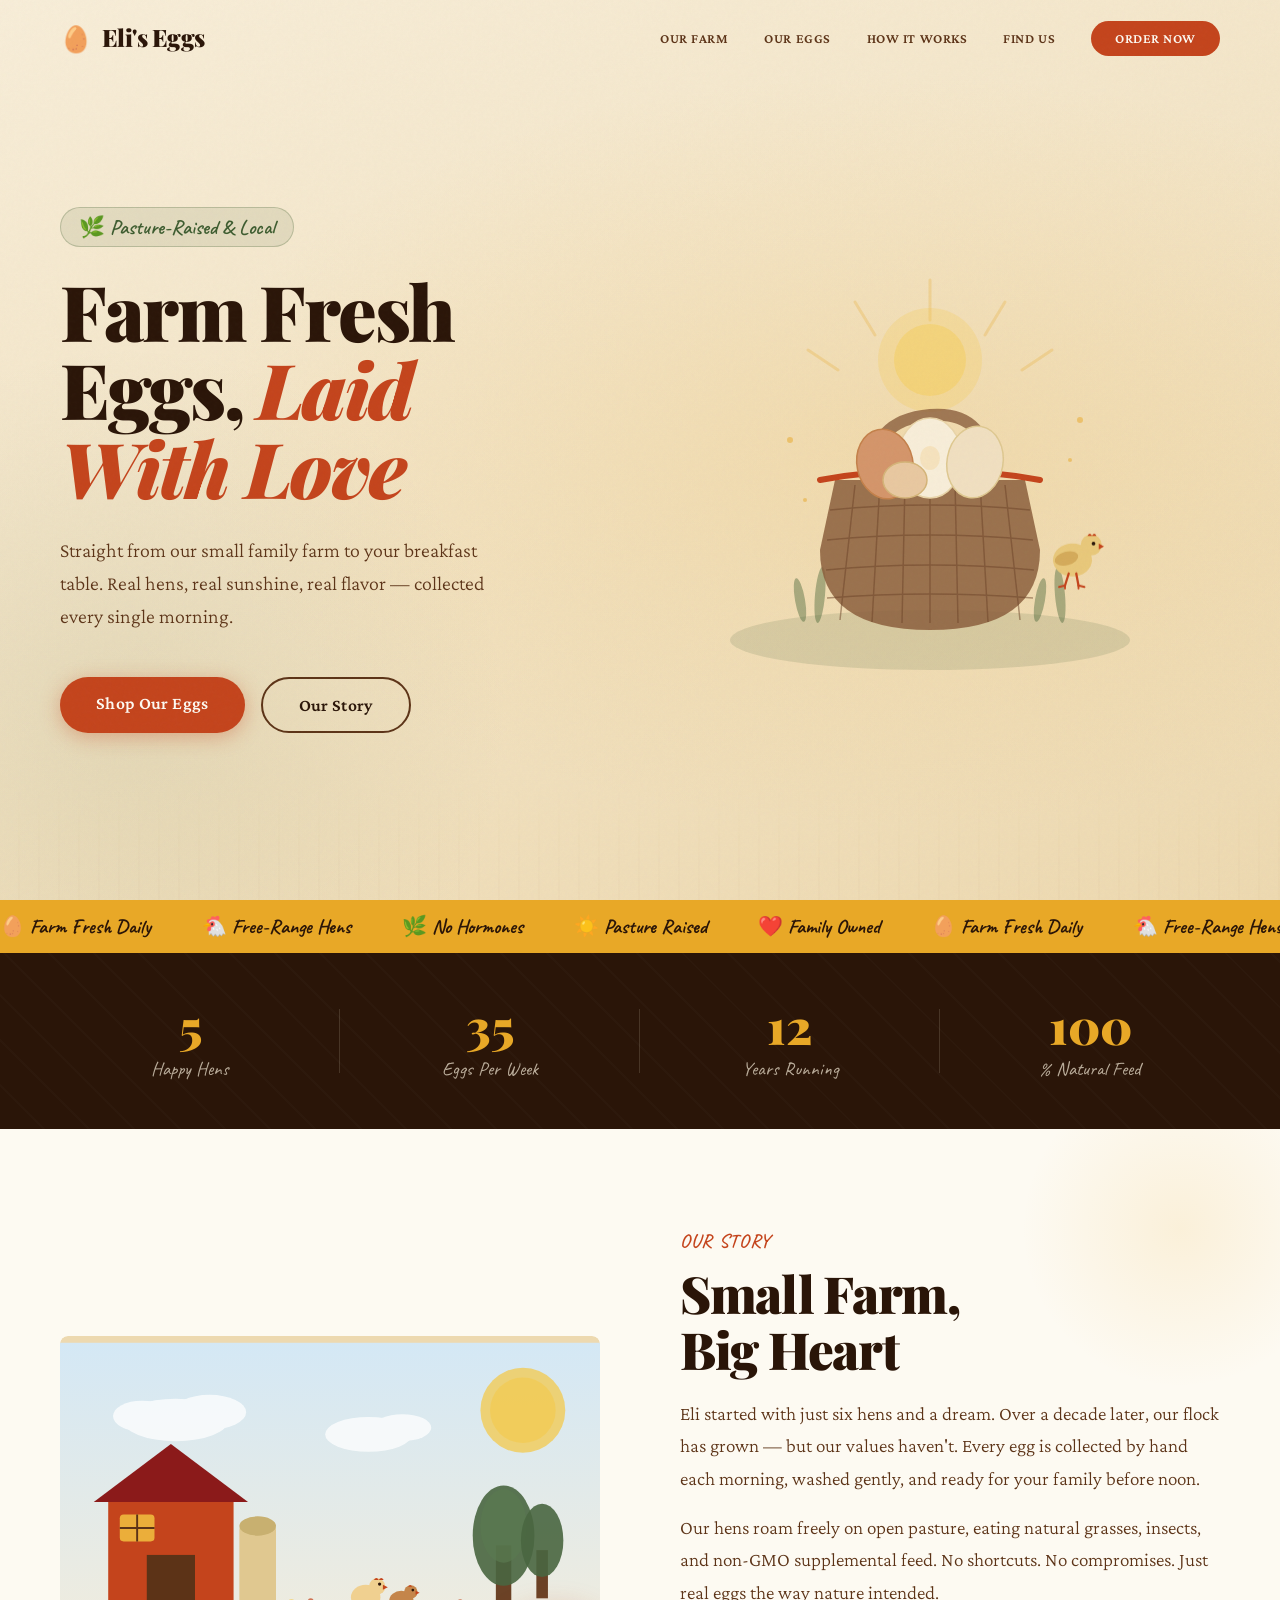
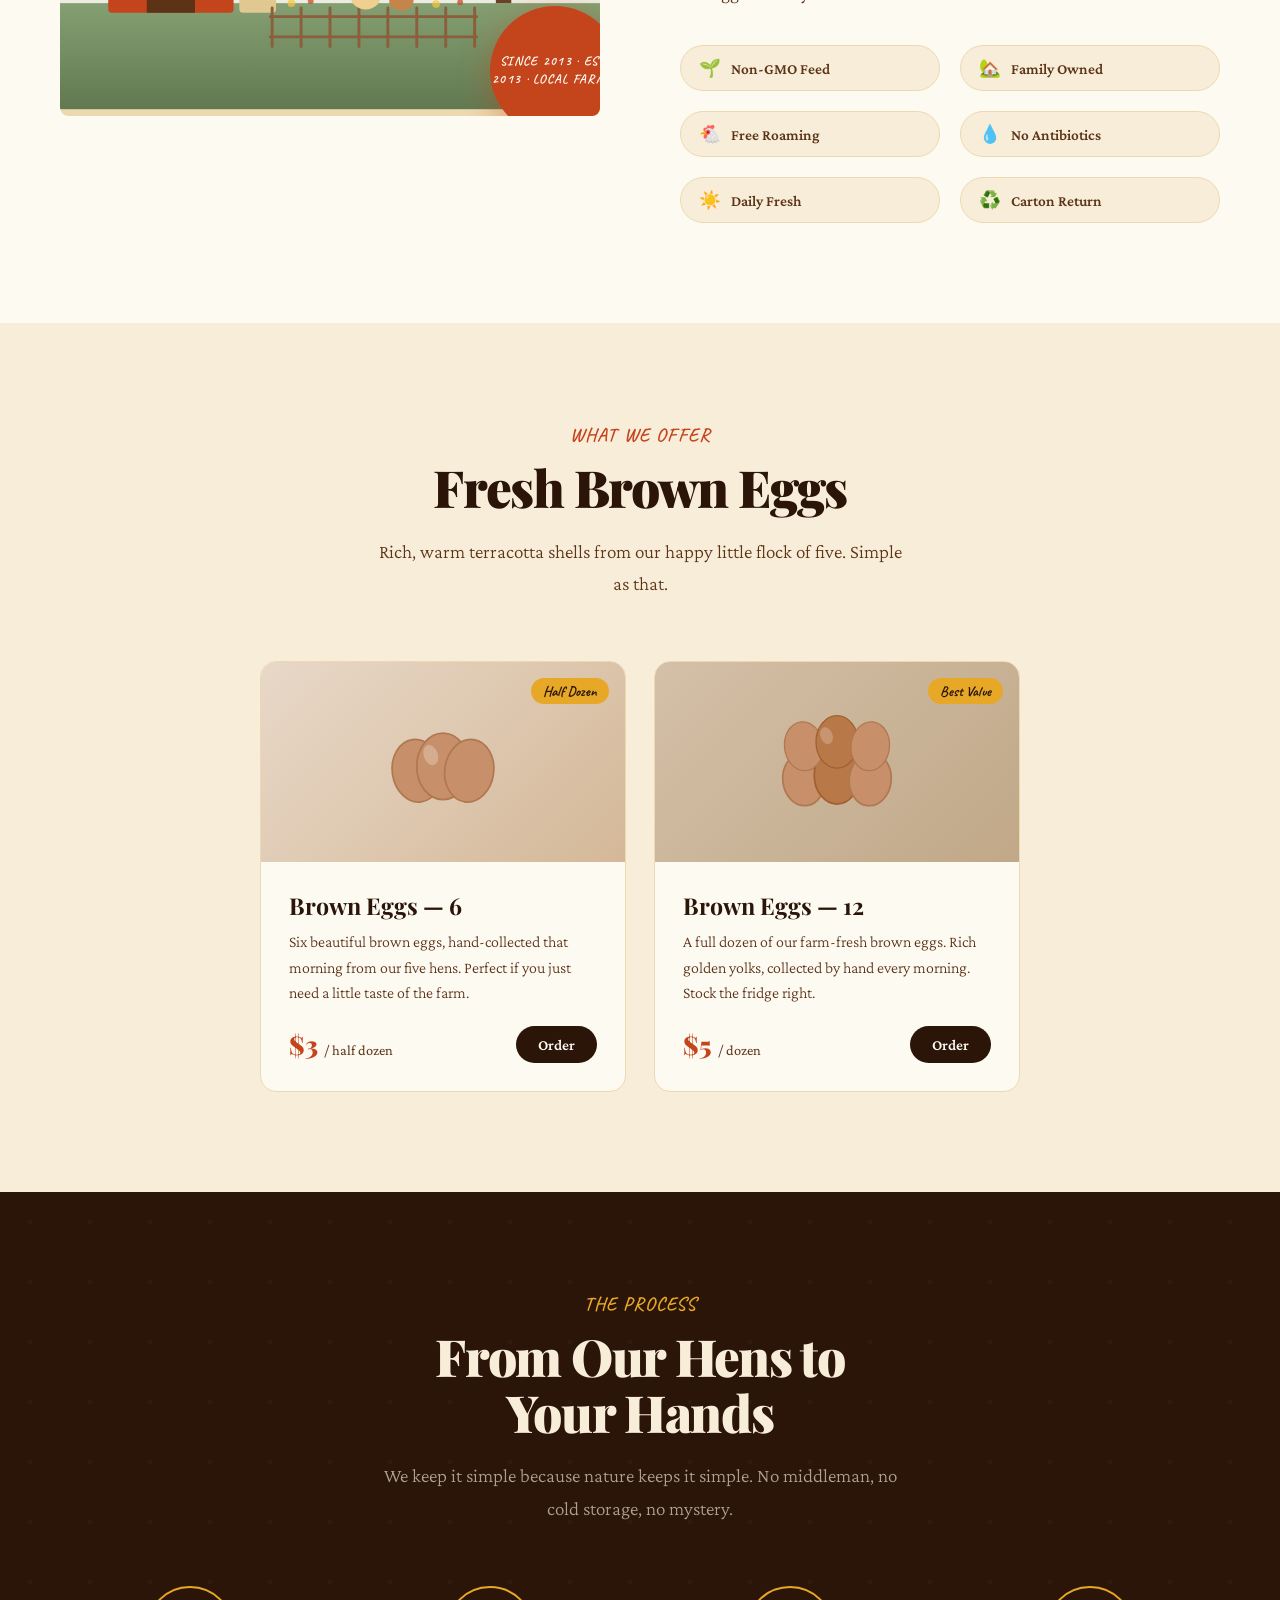
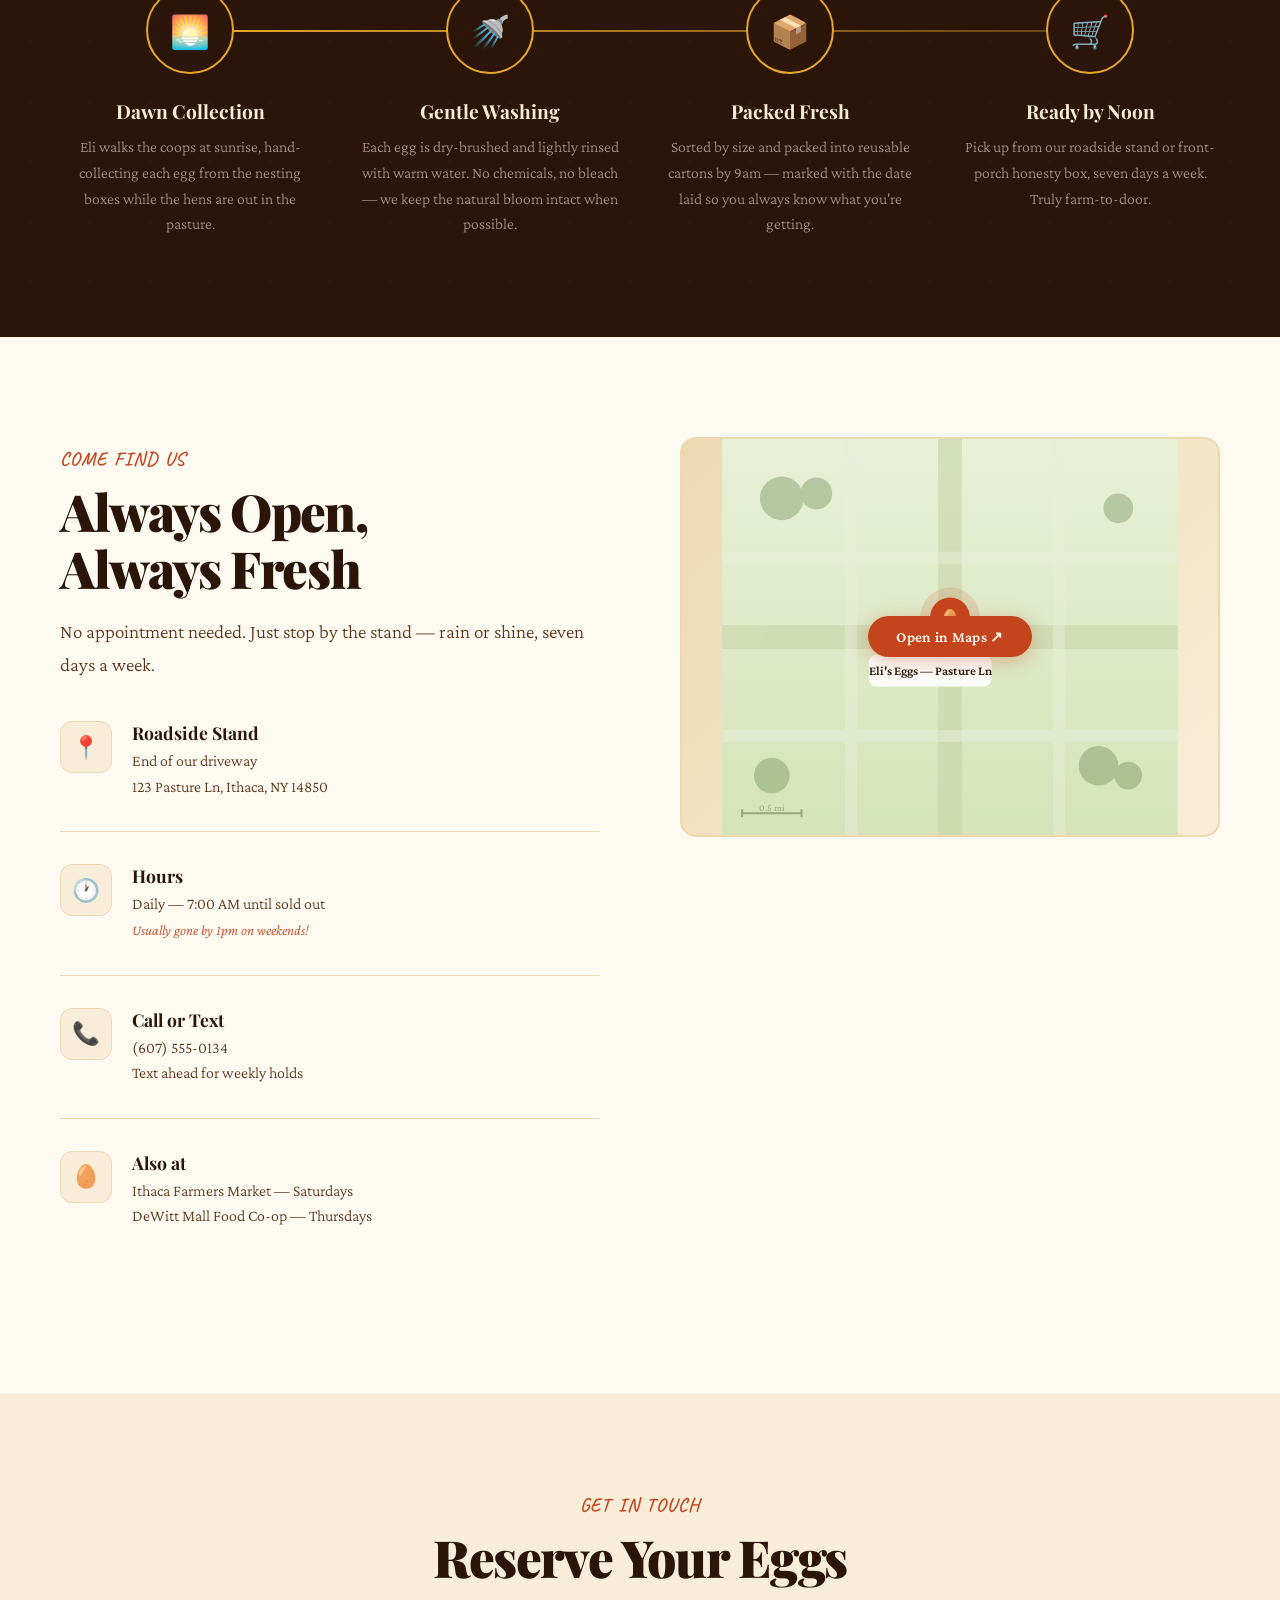
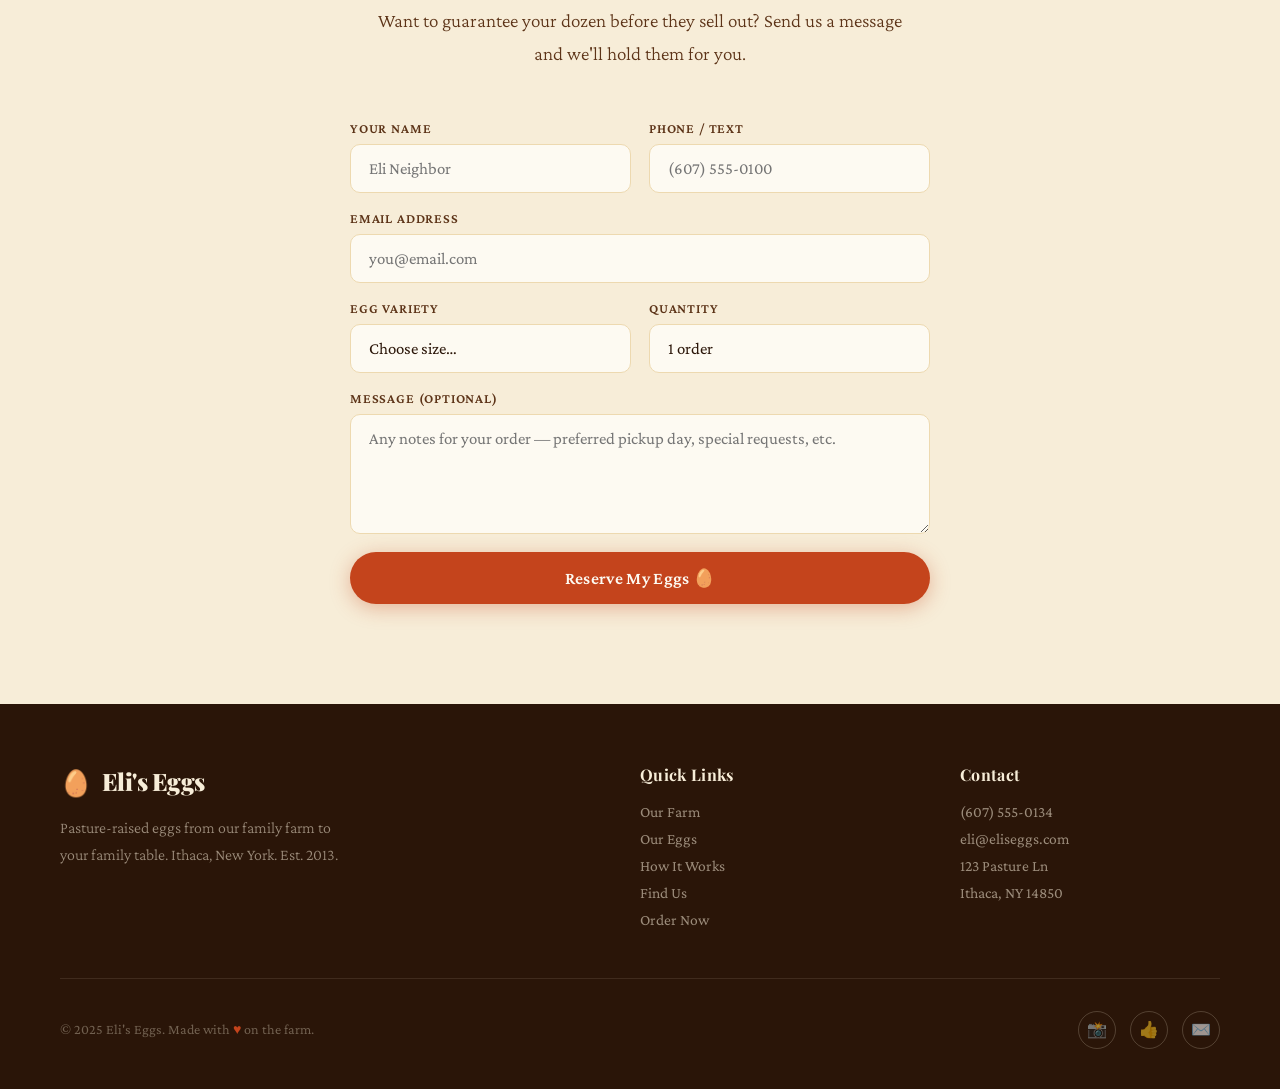
==== commit c0b92d9a: "Update index.html" ====
--- a/index.html
+++ b/index.html
@@ -1018,12 +1018,12 @@
 <!-- STATS -->
 <div id="stats">
   <div class="stat-item reveal">
-    <span class="stat-num" data-target="47">0</span>
+    <span class="stat-num" data-target="5">0</span>
     <span class="stat-label">Happy Hens</span>
     <div class="stat-divider"></div>
   </div>
   <div class="stat-item reveal" style="transition-delay:0.1s">
-    <span class="stat-num" data-target="300">0</span>
+    <span class="stat-num" data-target="35">0</span>
     <span class="stat-label">Eggs Per Week</span>
     <div class="stat-divider"></div>
   </div>
@@ -1154,117 +1154,49 @@
 <section id="eggs">
   <div class="eggs-header reveal">
     <span class="section-tag">What We Offer</span>
-    <h2 class="section-title">Choose Your Dozen</h2>
-    <p class="section-sub">Every variety comes from the same happy flock — the difference is in the breed, the shell, and the season.</p>
-  </div>
-  <div class="eggs-grid">
+    <h2 class="section-title">Fresh Brown Eggs</h2>
+    <p class="section-sub">Rich, warm terracotta shells from our happy little flock of five. Simple as that.</p>
+  </div>
+  <div class="eggs-grid" style="grid-template-columns: repeat(2, 1fr); max-width: 760px; margin: 0 auto;">
     <div class="egg-card reveal" style="transition-delay:0s">
-      <div class="egg-card-visual" style="background: linear-gradient(135deg,#F5EDD8,#EDD9B0);">
+      <div class="egg-card-visual" style="background: linear-gradient(135deg,#E8D8C8,#D4B898);">
         <svg viewBox="0 0 160 160" width="140" height="140">
-          <ellipse cx="80" cy="85" rx="42" ry="54" fill="#F7EDD8" stroke="#E8D4A8" stroke-width="2"/>
-          <ellipse cx="72" cy="72" rx="10" ry="14" fill="rgba(255,255,255,0.5)" transform="rotate(-20,72,72)"/>
+          <ellipse cx="50" cy="90" rx="28" ry="36" fill="#C8906A" stroke="#B07850" stroke-width="2" transform="rotate(-8,50,90)"/>
+          <ellipse cx="80" cy="85" rx="30" ry="38" fill="#C8906A" stroke="#B07850" stroke-width="2"/>
+          <ellipse cx="110" cy="90" rx="28" ry="36" fill="#C8906A" stroke="#B07850" stroke-width="2" transform="rotate(8,110,90)"/>
+          <ellipse cx="66" cy="72" rx="8" ry="12" fill="rgba(255,255,255,0.25)" transform="rotate(-20,66,72)"/>
         </svg>
-        <div class="egg-card-badge">Best Seller</div>
+        <div class="egg-card-badge">Half Dozen</div>
       </div>
       <div class="egg-card-body">
-        <div class="egg-name">Classic White</div>
-        <p class="egg-desc">Light, clean shells with rich golden yolks. Our most popular variety — perfect for baking and everyday cooking.</p>
+        <div class="egg-name">Brown Eggs &mdash; 6</div>
+        <p class="egg-desc">Six beautiful brown eggs, hand-collected that morning from our five hens. Perfect if you just need a little taste of the farm.</p>
+        <div class="egg-footer">
+          <div class="egg-price">$3 <span>/ half dozen</span></div>
+          <a href="#contact" class="btn-small">Order</a>
+        </div>
+      </div>
+    </div>
+
+    <div class="egg-card reveal" style="transition-delay:0.15s">
+      <div class="egg-card-visual" style="background: linear-gradient(135deg,#D4C0A8,#C0A888);">
+        <svg viewBox="0 0 160 160" width="140" height="140">
+          <ellipse cx="42" cy="100" rx="24" ry="30" fill="#C8906A" stroke="#B07850" stroke-width="2" transform="rotate(-6,42,100)"/>
+          <ellipse cx="80" cy="95" rx="26" ry="33" fill="#B87848" stroke="#A06030" stroke-width="2"/>
+          <ellipse cx="118" cy="100" rx="24" ry="30" fill="#C8906A" stroke="#B07850" stroke-width="2" transform="rotate(6,118,100)"/>
+          <ellipse cx="42" cy="62" rx="22" ry="28" fill="#C8906A" stroke="#B07850" stroke-width="1.5" transform="rotate(-6,42,62)"/>
+          <ellipse cx="80" cy="57" rx="24" ry="30" fill="#B87848" stroke="#A06030" stroke-width="1.5"/>
+          <ellipse cx="118" cy="62" rx="22" ry="28" fill="#C8906A" stroke="#B07850" stroke-width="1.5" transform="rotate(6,118,62)"/>
+          <ellipse cx="68" cy="50" rx="7" ry="10" fill="rgba(255,255,255,0.22)" transform="rotate(-20,68,50)"/>
+        </svg>
+        <div class="egg-card-badge">Best Value</div>
+      </div>
+      <div class="egg-card-body">
+        <div class="egg-name">Brown Eggs &mdash; 12</div>
+        <p class="egg-desc">A full dozen of our farm-fresh brown eggs. Rich golden yolks, collected by hand every morning. Stock the fridge right.</p>
         <div class="egg-footer">
           <div class="egg-price">$5 <span>/ dozen</span></div>
           <a href="#contact" class="btn-small">Order</a>
-        </div>
-      </div>
-    </div>
-
-    <div class="egg-card reveal" style="transition-delay:0.12s">
-      <div class="egg-card-visual" style="background: linear-gradient(135deg,#E8D8C8,#D4B898);">
-        <svg viewBox="0 0 160 160" width="140" height="140">
-          <ellipse cx="80" cy="85" rx="42" ry="54" fill="#C8906A" stroke="#B07850" stroke-width="2"/>
-          <ellipse cx="70" cy="72" rx="10" ry="14" fill="rgba(255,255,255,0.3)" transform="rotate(-20,70,72)"/>
-        </svg>
-        <div class="egg-card-badge">Fan Fave</div>
-      </div>
-      <div class="egg-card-body">
-        <div class="egg-name">Heritage Brown</div>
-        <p class="egg-desc">Warm terracotta shells from our Rhode Island Reds. Slightly richer yolk, deeply satisfying flavor in every bite.</p>
-        <div class="egg-footer">
-          <div class="egg-price">$6 <span>/ dozen</span></div>
-          <a href="#contact" class="btn-small">Order</a>
-        </div>
-      </div>
-    </div>
-
-    <div class="egg-card reveal" style="transition-delay:0.24s">
-      <div class="egg-card-visual" style="background: linear-gradient(135deg,#D8E8D8,#B8D4B8);">
-        <svg viewBox="0 0 160 160" width="140" height="140">
-          <ellipse cx="80" cy="85" rx="42" ry="54" fill="#A8C890" stroke="#88A870" stroke-width="2"/>
-          <ellipse cx="72" cy="72" rx="10" ry="14" fill="rgba(255,255,255,0.35)" transform="rotate(-20,72,72)"/>
-        </svg>
-        <div class="egg-card-badge" style="background:var(--green);color:var(--white)">Seasonal</div>
-      </div>
-      <div class="egg-card-body">
-        <div class="egg-name">Olive &amp; Green</div>
-        <p class="egg-desc">Stunning sage-green shells from our Ameraucana hens. A showstopper at the table — spring and summer only.</p>
-        <div class="egg-footer">
-          <div class="egg-price">$7 <span>/ dozen</span></div>
-          <a href="#contact" class="btn-small">Order</a>
-        </div>
-      </div>
-    </div>
-
-    <div class="egg-card reveal" style="transition-delay:0.0s">
-      <div class="egg-card-visual" style="background: linear-gradient(135deg,#F5E8D0,#E8D0A8);">
-        <svg viewBox="0 0 160 160" width="140" height="140">
-          <ellipse cx="80" cy="85" rx="42" ry="54" fill="#E0C080" stroke="#C8A060" stroke-width="2"/>
-          <ellipse cx="72" cy="72" rx="10" ry="14" fill="rgba(255,255,255,0.4)" transform="rotate(-20,72,72)"/>
-        </svg>
-      </div>
-      <div class="egg-card-body">
-        <div class="egg-name">Golden Yolk</div>
-        <p class="egg-desc">Our premium free-range dozen, with the deepest, most vibrant yolks you'll ever see — straight from our happiest hens.</p>
-        <div class="egg-footer">
-          <div class="egg-price">$8 <span>/ dozen</span></div>
-          <a href="#contact" class="btn-small">Order</a>
-        </div>
-      </div>
-    </div>
-
-    <div class="egg-card reveal" style="transition-delay:0.12s">
-      <div class="egg-card-visual" style="background: linear-gradient(135deg,#F0E8F0,#D8C8D8);">
-        <svg viewBox="0 0 160 160" width="140" height="140">
-          <!-- 6 small eggs arranged in carton layout -->
-          <ellipse cx="55" cy="75" rx="22" ry="28" fill="#F5DDE0" stroke="#E0C0C4" stroke-width="1.5"/>
-          <ellipse cx="105" cy="75" rx="22" ry="28" fill="#F7EDD8" stroke="#E8D4A8" stroke-width="1.5"/>
-          <ellipse cx="55" cy="110" rx="22" ry="28" fill="#C8906A" stroke="#B07850" stroke-width="1.5"/>
-          <ellipse cx="105" cy="110" rx="22" ry="28" fill="#A8C890" stroke="#88A870" stroke-width="1.5"/>
-        </svg>
-      </div>
-      <div class="egg-card-body">
-        <div class="egg-name">Rainbow Mix</div>
-        <p class="egg-desc">A colorful assortment of all four varieties — great for gifting or simply adding joy to your morning egg basket.</p>
-        <div class="egg-footer">
-          <div class="egg-price">$9 <span>/ dozen</span></div>
-          <a href="#contact" class="btn-small">Order</a>
-        </div>
-      </div>
-    </div>
-
-    <div class="egg-card reveal" style="transition-delay:0.24s">
-      <div class="egg-card-visual" style="background: linear-gradient(135deg,#2A1508,#5C3317); justify-content: center; align-items: center; flex-direction: column; gap: 12px;">
-        <svg viewBox="0 0 120 90" width="120" height="90">
-          <ellipse cx="60" cy="45" rx="30" ry="38" fill="rgba(247,237,216,0.12)" stroke="rgba(232,168,39,0.5)" stroke-width="1.5"/>
-          <text x="60" y="50" text-anchor="middle" font-family="Caveat,cursive" font-size="24" fill="#E8A827" font-weight="700">CSA</text>
-        </svg>
-        <div style="color:var(--amber);font-family:'Caveat',cursive;font-size:1.1rem;font-weight:700;text-align:center;line-height:1.3;padding:0 20px;">
-          Weekly Box<br><span style="color:rgba(247,237,216,0.6);font-size:0.95rem;font-weight:400">Subscribe &amp; Save</span>
-        </div>
-      </div>
-      <div class="egg-card-body">
-        <div class="egg-name">Weekly CSA Box</div>
-        <p class="egg-desc">2 dozen eggs per week, delivered every Saturday. Pick your mix. Cancel anytime. Save 15% vs. single dozen pricing.</p>
-        <div class="egg-footer">
-          <div class="egg-price">$20 <span>/ week</span></div>
-          <a href="#contact" class="btn-small">Subscribe</a>
         </div>
       </div>
     </div>
@@ -1298,49 +1230,6 @@
       <div class="step-num">🛒</div>
       <div class="step-title">Ready by Noon</div>
       <p class="step-text">Pick up from our roadside stand or front-porch honesty box, seven days a week. Truly farm-to-door.</p>
-    </div>
-  </div>
-</section>
-
-<!-- TESTIMONIALS -->
-<section id="testimonials">
-  <div class="reveal">
-    <span class="section-tag">Neighbors Say</span>
-    <h2 class="section-title">The Community Loves<br>Eli's Eggs</h2>
-  </div>
-  <div class="testimonials-grid">
-    <div class="testimonial-card reveal" style="transition-delay:0s">
-      <div class="testimonial-stars">★★★★★</div>
-      <p class="testimonial-text">"We've been buying from Eli for four years now. Once you taste a truly fresh egg you can never go back to the grocery store. The yolks are this gorgeous deep orange color."</p>
-      <div class="testimonial-author">
-        <div class="author-avatar">👩</div>
-        <div>
-          <div class="author-name">Margaret T.</div>
-          <div class="author-loc">Ithaca, NY</div>
-        </div>
-      </div>
-    </div>
-    <div class="testimonial-card reveal" style="transition-delay:0.12s">
-      <div class="testimonial-stars">★★★★★</div>
-      <p class="testimonial-text">"I run a small bakery and Eli's eggs are the only ones I'll use. The difference in my cakes is noticeable. My customers ask me all the time what my secret ingredient is!"</p>
-      <div class="testimonial-author">
-        <div class="author-avatar">👨‍🍳</div>
-        <div>
-          <div class="author-name">James K.</div>
-          <div class="author-loc">Trumansburg, NY</div>
-        </div>
-      </div>
-    </div>
-    <div class="testimonial-card reveal" style="transition-delay:0.24s">
-      <div class="testimonial-stars">★★★★★</div>
-      <p class="testimonial-text">"The honesty box stand is such a charming way to shop. Left my money, grabbed two dozen green eggs. My kids think we're living in a fairy tale now."</p>
-      <div class="testimonial-author">
-        <div class="author-avatar">👩‍👧</div>
-        <div>
-          <div class="author-name">Sarah &amp; Lily</div>
-          <div class="author-loc">Dryden, NY</div>
-        </div>
-      </div>
     </div>
   </div>
 </section>
@@ -1463,22 +1352,17 @@
       <div class="form-group">
         <label for="variety">Egg Variety</label>
         <select id="variety">
-          <option value="">Choose variety…</option>
-          <option>Classic White</option>
-          <option>Heritage Brown</option>
-          <option>Olive &amp; Green</option>
-          <option>Golden Yolk</option>
-          <option>Rainbow Mix</option>
-          <option>Weekly CSA Box</option>
+          <option value="">Choose size…</option>
+          <option>Half Dozen (6 eggs)</option>
+          <option>Dozen (12 eggs)</option>
         </select>
       </div>
       <div class="form-group">
         <label for="qty">Quantity</label>
         <select id="qty">
-          <option>1 dozen</option>
-          <option>2 dozen</option>
-          <option>3 dozen</option>
-          <option>4+ dozen</option>
+          <option>1 order</option>
+          <option>2 orders</option>
+          <option>3+ orders</option>
         </select>
       </div>
     </div>
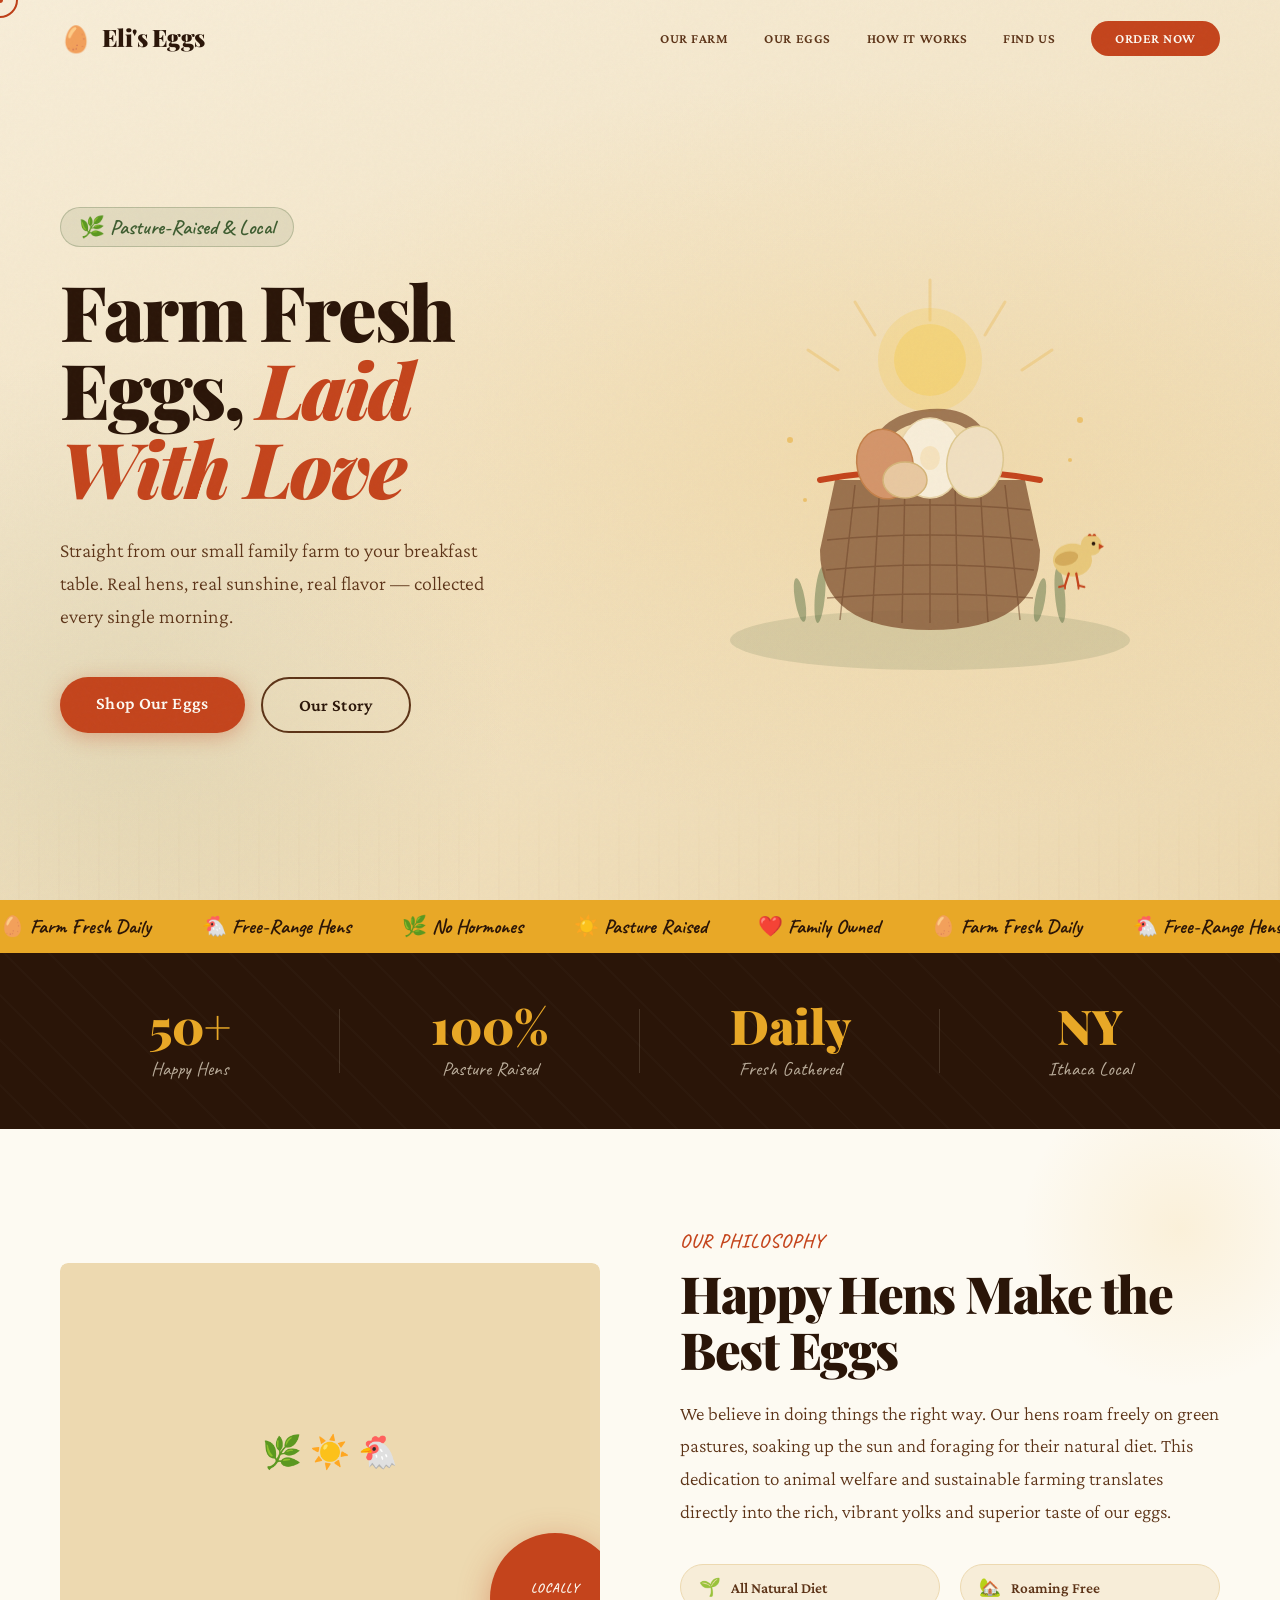
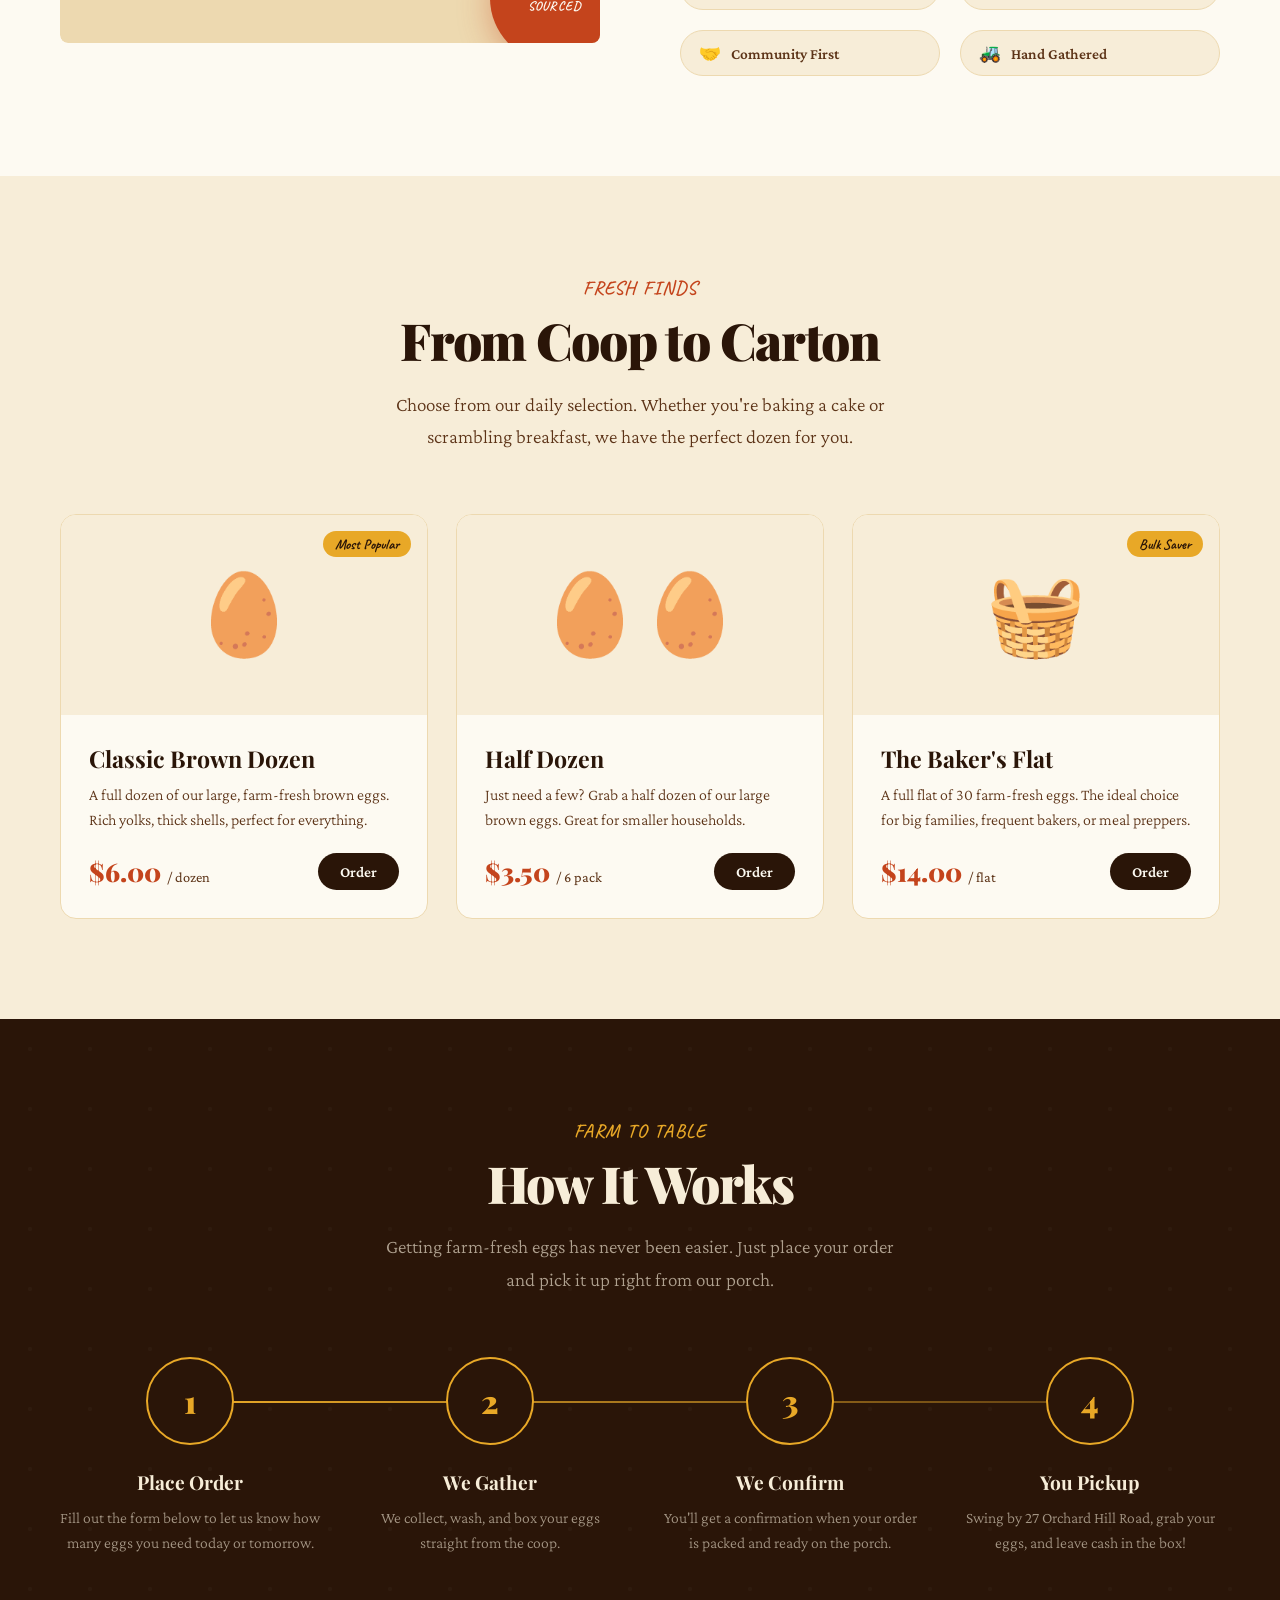
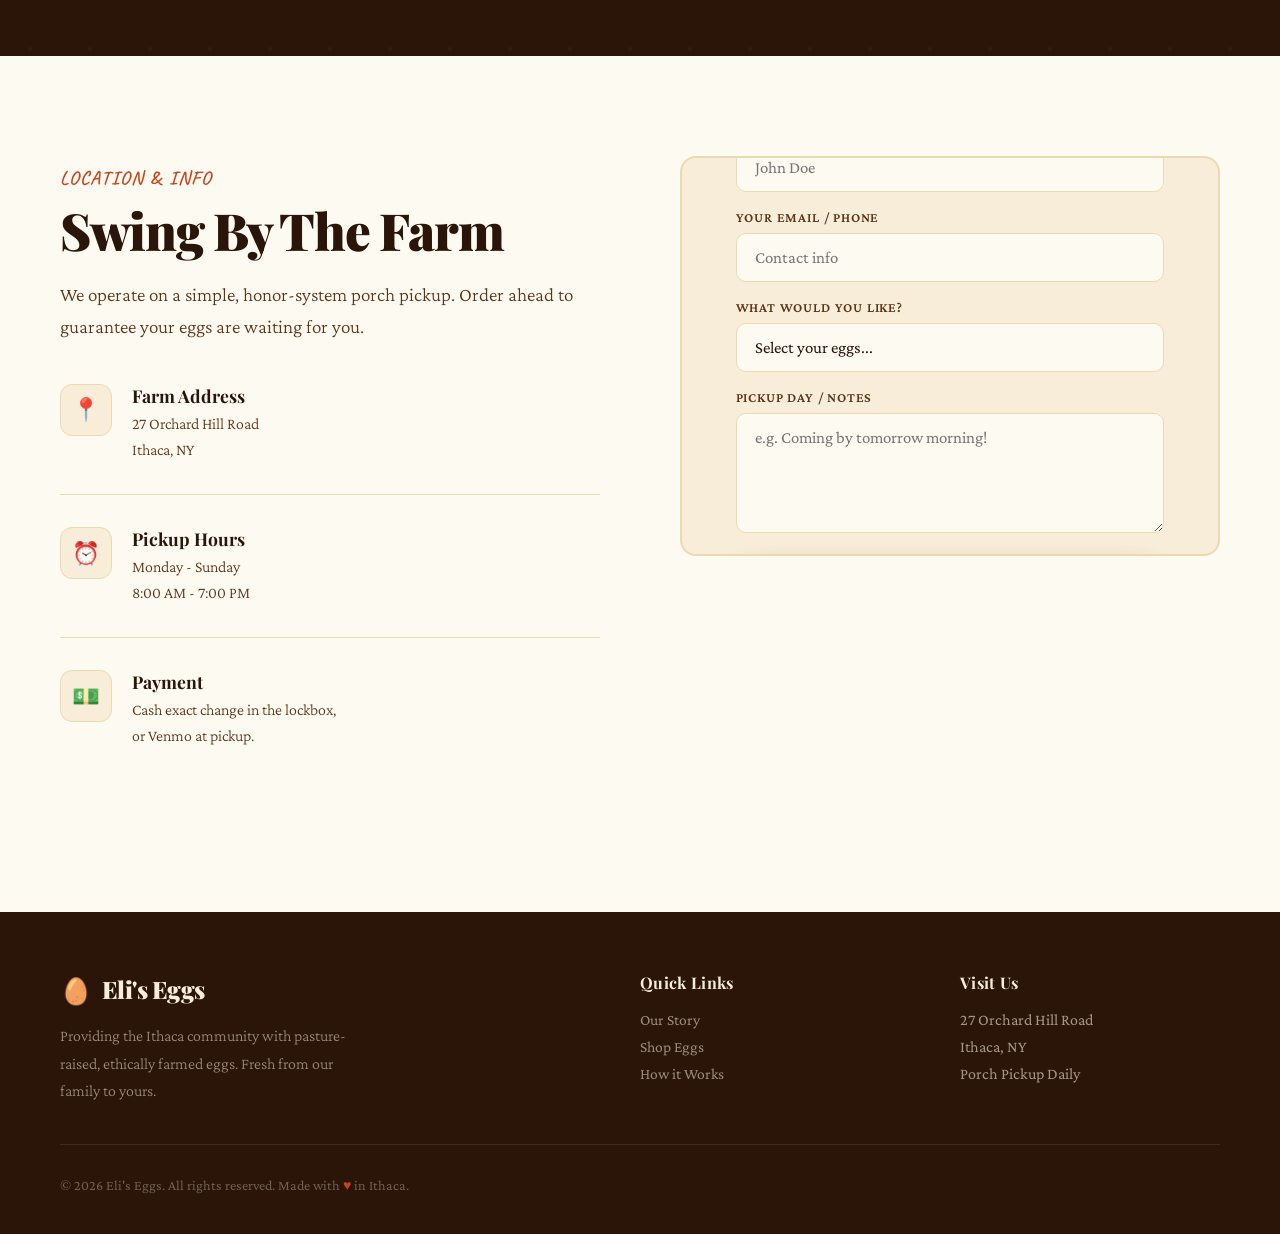
==== commit 3bf65cc3: "Update index.html" ====
--- a/index.html
+++ b/index.html
@@ -341,6 +341,12 @@
     display: block;
     border-radius: 8px;
     background: var(--cream-dark);
+    display: flex;
+    align-items: center;
+    justify-content: center;
+    font-family: 'Caveat', cursive;
+    font-size: 2rem;
+    color: var(--brown-mid);
   }
   .about-badge {
     position: absolute;
@@ -414,6 +420,8 @@
     display: flex; align-items: center; justify-content: center;
     position: relative;
     overflow: hidden;
+    background: var(--cream);
+    font-size: 5rem;
   }
   .egg-card-badge {
     position: absolute; top: 16px; right: 16px;
@@ -643,6 +651,11 @@
     gap: 12px;
     overflow: hidden;
     position: relative;
+  }
+  .map-placeholder span {
+    font-family: 'Caveat', cursive;
+    font-size: 1.5rem;
+    color: var(--brown);
   }
 
   /* ── CONTACT ── */
@@ -691,6 +704,7 @@
     box-shadow: 0 0 0 4px rgba(196,68,28,0.1);
   }
   .form-group textarea { resize: vertical; min-height: 120px; }
+  .submit-btn { width: 100%; margin-top: 10px; font-size: 1.2rem; }
 
   /* ── FOOTER ── */
   footer {
@@ -855,11 +869,9 @@
 </head>
 <body>
 
-<!-- CURSOR -->
 <div id="cursor"></div>
 <div id="cursor-dot"></div>
 
-<!-- NAVIGATION -->
 <nav id="navbar">
   <a href="#" class="nav-logo"><span class="egg-icon">🥚</span> Eli's Eggs</a>
   <ul class="nav-links">
@@ -871,7 +883,6 @@
   </ul>
 </nav>
 
-<!-- HERO -->
 <section id="hero">
   <div class="hero-bg"></div>
   <div class="hero-straw"></div>
@@ -896,7 +907,6 @@
   <div class="hero-visual">
     <div class="egg-basket-wrap">
       <svg viewBox="0 0 420 420" xmlns="http://www.w3.org/2000/svg" style="width:100%;height:100%">
-        <!-- Sun rays -->
         <g opacity="0.25">
           <line x1="210" y1="60" x2="210" y2="20" stroke="#E8A827" stroke-width="3" stroke-linecap="round"/>
           <line x1="265" y1="75" x2="285" y2="42" stroke="#E8A827" stroke-width="3" stroke-linecap="round"/>
@@ -904,22 +914,17 @@
           <line x1="302" y1="110" x2="332" y2="90" stroke="#E8A827" stroke-width="3" stroke-linecap="round"/>
           <line x1="118" y1="110" x2="88" y2="90" stroke="#E8A827" stroke-width="3" stroke-linecap="round"/>
         </g>
-        <!-- Sun -->
         <circle cx="210" cy="100" r="52" fill="#F5C842" opacity="0.22"/>
         <circle cx="210" cy="100" r="36" fill="#F5C842" opacity="0.35"/>
-        <!-- Grassy ground -->
         <ellipse cx="210" cy="380" rx="200" ry="30" fill="#4A6741" opacity="0.15"/>
-        <!-- Grass blades -->
         <g fill="#3D5C2F" opacity="0.4">
           <ellipse cx="80" cy="340" rx="5" ry="22" transform="rotate(-10,80,340)"/>
           <ellipse cx="100" cy="335" rx="5" ry="28" transform="rotate(5,100,335)"/>
           <ellipse cx="320" cy="340" rx="5" ry="22" transform="rotate(10,320,340)"/>
           <ellipse cx="340" cy="335" rx="5" ry="28" transform="rotate(-5,340,335)"/>
         </g>
-        <!-- Basket body -->
         <path d="M100 290 Q100 370 210 370 Q320 370 320 290 L305 220 L115 220 Z"
               fill="#8B5E3C" opacity="0.85"/>
-        <!-- Basket weave -->
         <g stroke="#6B4226" stroke-width="1.5" opacity="0.5">
           <line x1="135" y1="225" x2="120" y2="360"/>
           <line x1="160" y1="222" x2="152" y2="362"/>
@@ -928,56 +933,39 @@
           <line x1="235" y1="221" x2="238" y2="363"/>
           <line x1="260" y1="222" x2="268" y2="362"/>
           <line x1="285" y1="225" x2="300" y2="360"/>
-          <!-- horizontal bands -->
           <path d="M110 250 Q210 240 310 250" fill="none"/>
           <path d="M107 280 Q210 270 313 280" fill="none"/>
           <path d="M106 310 Q210 300 314 310" fill="none"/>
           <path d="M107 338 Q210 330 313 338" fill="none"/>
         </g>
-        <!-- Basket rim -->
         <path d="M100 220 Q210 200 320 220" stroke="#C4441C" stroke-width="6" fill="none" stroke-linecap="round"/>
-        <!-- Basket handle -->
         <path d="M150 220 Q150 160 210 155 Q270 150 270 220"
               stroke="#8B5E3C" stroke-width="12" fill="none" stroke-linecap="round" opacity="0.8"/>
-        <!-- Main egg 1 (center) -->
         <g class="floating-egg" style="left:155px;top:152px">
           <ellipse cx="210" cy="198" rx="32" ry="40" fill="#F7EDD8" stroke="#E8D4A8" stroke-width="1.5"/>
           <ellipse cx="210" cy="198" rx="10" ry="12" fill="rgba(232,168,39,0.15)"/>
         </g>
-        <!-- Main egg 2 (left) -->
         <g class="floating-egg" style="left:110px;top:148px">
           <ellipse cx="165" cy="204" rx="28" ry="35" fill="#D4956A" stroke="#C4804A" stroke-width="1.5" transform="rotate(-12,165,204)"/>
         </g>
-        <!-- Main egg 3 (right) -->
         <g class="floating-egg" style="left:198px;top:145px">
           <ellipse cx="255" cy="202" rx="28" ry="36" fill="#F0DFC0" stroke="#DEC890" stroke-width="1.5" transform="rotate(10,255,202)"/>
         </g>
-        <!-- Small egg peeking -->
         <ellipse cx="185" cy="220" rx="22" ry="18" fill="#E8C8A0" stroke="#D4B478" stroke-width="1.5"/>
-        <!-- Chicken standing right -->
         <g transform="translate(330,270) scale(0.75)">
-          <!-- body -->
           <ellipse cx="30" cy="40" rx="26" ry="22" fill="#E8C87A"/>
-          <!-- head -->
           <circle cx="55" cy="20" r="14" fill="#E8C87A"/>
-          <!-- beak -->
           <polygon points="65,18 72,22 65,26" fill="#C4441C"/>
-          <!-- comb -->
           <path d="M50,8 Q53,2 56,8 Q59,2 62,8" fill="#C4441C" stroke="none"/>
-          <!-- eye -->
           <circle cx="58" cy="18" r="2.5" fill="#2A1508"/>
-          <!-- wing -->
           <ellipse cx="22" cy="38" rx="16" ry="9" fill="#D4AA5A" transform="rotate(-15,22,38)"/>
-          <!-- legs -->
           <line x1="25" y1="58" x2="20" y2="74" stroke="#C4441C" stroke-width="3" stroke-linecap="round"/>
           <line x1="35" y1="58" x2="38" y2="74" stroke="#C4441C" stroke-width="3" stroke-linecap="round"/>
-          <!-- feet -->
           <line x1="20" y1="74" x2="12" y2="76" stroke="#C4441C" stroke-width="2.5" stroke-linecap="round"/>
           <line x1="20" y1="74" x2="20" y2="78" stroke="#C4441C" stroke-width="2.5" stroke-linecap="round"/>
           <line x1="38" y1="74" x2="46" y2="76" stroke="#C4441C" stroke-width="2.5" stroke-linecap="round"/>
           <line x1="38" y1="74" x2="38" y2="78" stroke="#C4441C" stroke-width="2.5" stroke-linecap="round"/>
         </g>
-        <!-- Tiny stars / sparkles -->
         <g fill="#E8A827" opacity="0.5">
           <circle cx="70" cy="180" r="3"/>
           <circle cx="350" cy="200" r="2"/>
@@ -989,7 +977,6 @@
   </div>
 </section>
 
-<!-- MARQUEE -->
 <div class="marquee-wrap">
   <div class="marquee-inner">
     <span class="marquee-item">🥚 Farm Fresh Daily</span>
@@ -1007,503 +994,291 @@
     <span class="marquee-item">🌿 No Hormones</span>
     <span class="marquee-item">☀️ Pasture Raised</span>
     <span class="marquee-item">❤️ Family Owned</span>
-    <span class="marquee-item">🥚 Farm Fresh Daily</span>
-    <span class="marquee-item">🐔 Free-Range Hens</span>
-    <span class="marquee-item">🌿 No Hormones</span>
-    <span class="marquee-item">☀️ Pasture Raised</span>
-    <span class="marquee-item">❤️ Family Owned</span>
   </div>
 </div>
 
-<!-- STATS -->
-<div id="stats">
-  <div class="stat-item reveal">
-    <span class="stat-num" data-target="5">0</span>
+<section id="stats" class="reveal">
+  <div class="stat-item">
+    <span class="stat-num">50+</span>
     <span class="stat-label">Happy Hens</span>
     <div class="stat-divider"></div>
   </div>
-  <div class="stat-item reveal" style="transition-delay:0.1s">
-    <span class="stat-num" data-target="35">0</span>
-    <span class="stat-label">Eggs Per Week</span>
+  <div class="stat-item">
+    <span class="stat-num">100%</span>
+    <span class="stat-label">Pasture Raised</span>
     <div class="stat-divider"></div>
   </div>
-  <div class="stat-item reveal" style="transition-delay:0.2s">
-    <span class="stat-num" data-target="12">0</span>
-    <span class="stat-label">Years Running</span>
+  <div class="stat-item">
+    <span class="stat-num">Daily</span>
+    <span class="stat-label">Fresh Gathered</span>
     <div class="stat-divider"></div>
   </div>
-  <div class="stat-item reveal" style="transition-delay:0.3s">
-    <span class="stat-num" data-target="100">0</span>
-    <span class="stat-label">% Natural Feed</span>
-  </div>
-</div>
-
-<!-- ABOUT -->
-<section id="about">
+  <div class="stat-item">
+    <span class="stat-num">NY</span>
+    <span class="stat-label">Ithaca Local</span>
+  </div>
+</section>
+
+<section id="about" class="reveal">
   <div class="about-img-wrap reveal-left">
-    <svg class="about-farm-svg" viewBox="0 0 560 380" xmlns="http://www.w3.org/2000/svg">
-      <!-- Sky gradient -->
-      <defs>
-        <linearGradient id="sky" x1="0" y1="0" x2="0" y2="1">
-          <stop offset="0%" stop-color="#D4E8F5"/>
-          <stop offset="100%" stop-color="#F7EDD8"/>
-        </linearGradient>
-        <linearGradient id="grass" x1="0" y1="0" x2="0" y2="1">
-          <stop offset="0%" stop-color="#6A8C56"/>
-          <stop offset="100%" stop-color="#3D5C2F"/>
-        </linearGradient>
-      </defs>
-      <rect width="560" height="380" fill="url(#sky)"/>
-      <!-- Ground -->
-      <rect x="0" y="270" width="560" height="110" fill="url(#grass)" opacity="0.8"/>
-      <!-- Sun -->
-      <circle cx="480" cy="70" r="44" fill="#F5C842" opacity="0.7"/>
-      <circle cx="480" cy="70" r="34" fill="#F5C842" opacity="0.5"/>
-      <!-- Clouds -->
-      <g fill="white" opacity="0.75">
-        <ellipse cx="120" cy="80" rx="55" ry="22"/>
-        <ellipse cx="155" cy="72" rx="38" ry="18"/>
-        <ellipse cx="85" cy="76" rx="30" ry="16"/>
-        <ellipse cx="320" cy="95" rx="45" ry="18"/>
-        <ellipse cx="355" cy="88" rx="30" ry="14"/>
-      </g>
-      <!-- Barn -->
-      <rect x="50" y="160" width="130" height="120" fill="#C4441C" rx="4"/>
-      <polygon points="35,165 115,105 195,165" fill="#8B1A1A"/>
-      <rect x="90" y="220" width="50" height="60" fill="#5C3317"/>
-      <!-- Barn window -->
-      <rect x="62" y="178" width="36" height="28" fill="#F5C842" rx="4" opacity="0.8"/>
-      <line x1="80" y1="178" x2="80" y2="206" stroke="#5C3317" stroke-width="2"/>
-      <line x1="62" y1="192" x2="98" y2="192" stroke="#5C3317" stroke-width="2"/>
-      <!-- Barn silo -->
-      <rect x="186" y="190" width="38" height="90" fill="#E0C890" rx="4"/>
-      <ellipse cx="205" cy="190" rx="19" ry="10" fill="#C8B070"/>
-      <!-- Fence -->
-      <g stroke="#8B5E3C" stroke-width="3" stroke-linecap="round">
-        <line x1="220" y1="275" x2="220" y2="315"/>
-        <line x1="250" y1="275" x2="250" y2="315"/>
-        <line x1="280" y1="275" x2="280" y2="315"/>
-        <line x1="310" y1="275" x2="310" y2="315"/>
-        <line x1="340" y1="275" x2="340" y2="315"/>
-        <line x1="370" y1="275" x2="370" y2="315"/>
-        <line x1="400" y1="275" x2="400" y2="315"/>
-        <line x1="430" y1="275" x2="430" y2="315"/>
-        <line x1="218" y1="284" x2="432" y2="284"/>
-        <line x1="218" y1="305" x2="432" y2="305"/>
-      </g>
-      <!-- Chickens -->
-      <g transform="translate(300,240) scale(0.85)">
-        <ellipse cx="20" cy="28" rx="18" ry="15" fill="#F0D090"/>
-        <circle cx="34" cy="15" r="10" fill="#F0D090"/>
-        <polygon points="41,13 47,16 41,19" fill="#C4441C"/>
-        <path d="M30,7 Q33,2 36,7 Q39,2 42,7" fill="#C4441C"/>
-        <circle cx="37" cy="12" r="2" fill="#2A1508"/>
-      </g>
-      <g transform="translate(340,248) scale(0.7)">
-        <ellipse cx="20" cy="28" rx="18" ry="15" fill="#C4854A"/>
-        <circle cx="34" cy="15" r="10" fill="#C4854A"/>
-        <polygon points="41,13 47,16 41,19" fill="#C4441C"/>
-        <path d="M30,7 Q33,2 36,7" fill="#C4441C"/>
-        <circle cx="37" cy="12" r="2" fill="#2A1508"/>
-      </g>
-      <!-- Trees -->
-      <g transform="translate(430,150)">
-        <rect x="22" y="60" width="16" height="60" fill="#6B4226"/>
-        <ellipse cx="30" cy="50" rx="32" ry="52" fill="#4A6741" opacity="0.9"/>
-        <ellipse cx="30" cy="40" rx="24" ry="38" fill="#5A7A50" opacity="0.7"/>
-      </g>
-      <g transform="translate(480,165)">
-        <rect x="14" y="50" width="12" height="50" fill="#6B4226"/>
-        <ellipse cx="20" cy="40" rx="22" ry="38" fill="#4A6741" opacity="0.9"/>
-      </g>
-      <!-- Flower accents -->
-      <g opacity="0.7">
-        <circle cx="240" cy="270" r="4" fill="#F5C842"/>
-        <circle cx="260" cy="268" r="3" fill="#C4441C"/>
-        <circle cx="390" cy="271" r="4" fill="#F5C842"/>
-        <circle cx="415" cy="269" r="3" fill="#C4441C"/>
-      </g>
-    </svg>
+    <div class="about-farm-svg">🌿 ☀️ 🐔</div>
     <div class="about-badge">
-      <div class="about-badge-text">Since 2013 · Est. 2013 · Local Farm ·&nbsp;</div>
-    </div>
-  </div>
-
-  <div class="reveal-right">
-    <span class="section-tag">Our Story</span>
-    <h2 class="section-title">Small Farm,<br>Big Heart</h2>
+      <span class="about-badge-text">Locally<br>Sourced</span>
+    </div>
+  </div>
+  <div class="about-text reveal-right">
+    <span class="section-tag">Our Philosophy</span>
+    <h2 class="section-title">Happy Hens Make the Best Eggs</h2>
     <p class="section-sub">
-      Eli started with just six hens and a dream. Over a decade later, our flock has grown — but our values haven't. Every egg is collected by hand each morning, washed gently, and ready for your family before noon.
+      We believe in doing things the right way. Our hens roam freely on green pastures, soaking up the sun and foraging for their natural diet. This dedication to animal welfare and sustainable farming translates directly into the rich, vibrant yolks and superior taste of our eggs.
     </p>
-    <p class="section-sub" style="margin-top:16px;">
-      Our hens roam freely on open pasture, eating natural grasses, insects, and non-GMO supplemental feed. No shortcuts. No compromises. Just real eggs the way nature intended.
-    </p>
-
     <div class="about-features">
-      <div class="feature-pill"><span>🌱</span> Non-GMO Feed</div>
-      <div class="feature-pill"><span>🏡</span> Family Owned</div>
-      <div class="feature-pill"><span>🐔</span> Free Roaming</div>
-      <div class="feature-pill"><span>💧</span> No Antibiotics</div>
-      <div class="feature-pill"><span>☀️</span> Daily Fresh</div>
-      <div class="feature-pill"><span>♻️</span> Carton Return</div>
+      <div class="feature-pill"><span>🌱</span> All Natural Diet</div>
+      <div class="feature-pill"><span>🏡</span> Roaming Free</div>
+      <div class="feature-pill"><span>🤝</span> Community First</div>
+      <div class="feature-pill"><span>🚜</span> Hand Gathered</div>
     </div>
   </div>
 </section>
 
-<!-- EGGS SECTION -->
-<section id="eggs">
-  <div class="eggs-header reveal">
-    <span class="section-tag">What We Offer</span>
-    <h2 class="section-title">Fresh Brown Eggs</h2>
-    <p class="section-sub">Rich, warm terracotta shells from our happy little flock of five. Simple as that.</p>
-  </div>
-  <div class="eggs-grid" style="grid-template-columns: repeat(2, 1fr); max-width: 760px; margin: 0 auto;">
-    <div class="egg-card reveal" style="transition-delay:0s">
-      <div class="egg-card-visual" style="background: linear-gradient(135deg,#E8D8C8,#D4B898);">
-        <svg viewBox="0 0 160 160" width="140" height="140">
-          <ellipse cx="50" cy="90" rx="28" ry="36" fill="#C8906A" stroke="#B07850" stroke-width="2" transform="rotate(-8,50,90)"/>
-          <ellipse cx="80" cy="85" rx="30" ry="38" fill="#C8906A" stroke="#B07850" stroke-width="2"/>
-          <ellipse cx="110" cy="90" rx="28" ry="36" fill="#C8906A" stroke="#B07850" stroke-width="2" transform="rotate(8,110,90)"/>
-          <ellipse cx="66" cy="72" rx="8" ry="12" fill="rgba(255,255,255,0.25)" transform="rotate(-20,66,72)"/>
-        </svg>
-        <div class="egg-card-badge">Half Dozen</div>
-      </div>
+<section id="eggs" class="reveal">
+  <div class="eggs-header">
+    <span class="section-tag">Fresh Finds</span>
+    <h2 class="section-title">From Coop to Carton</h2>
+    <p class="section-sub">Choose from our daily selection. Whether you're baking a cake or scrambling breakfast, we have the perfect dozen for you.</p>
+  </div>
+  <div class="eggs-grid">
+    <div class="egg-card reveal">
+      <div class="egg-card-visual">🥚</div>
+      <div class="egg-card-badge">Most Popular</div>
       <div class="egg-card-body">
-        <div class="egg-name">Brown Eggs &mdash; 6</div>
-        <p class="egg-desc">Six beautiful brown eggs, hand-collected that morning from our five hens. Perfect if you just need a little taste of the farm.</p>
+        <h3 class="egg-name">Classic Brown Dozen</h3>
+        <p class="egg-desc">A full dozen of our large, farm-fresh brown eggs. Rich yolks, thick shells, perfect for everything.</p>
         <div class="egg-footer">
-          <div class="egg-price">$3 <span>/ half dozen</span></div>
+          <div class="egg-price">$6.00 <span>/ dozen</span></div>
           <a href="#contact" class="btn-small">Order</a>
         </div>
       </div>
     </div>
-
-    <div class="egg-card reveal" style="transition-delay:0.15s">
-      <div class="egg-card-visual" style="background: linear-gradient(135deg,#D4C0A8,#C0A888);">
-        <svg viewBox="0 0 160 160" width="140" height="140">
-          <ellipse cx="42" cy="100" rx="24" ry="30" fill="#C8906A" stroke="#B07850" stroke-width="2" transform="rotate(-6,42,100)"/>
-          <ellipse cx="80" cy="95" rx="26" ry="33" fill="#B87848" stroke="#A06030" stroke-width="2"/>
-          <ellipse cx="118" cy="100" rx="24" ry="30" fill="#C8906A" stroke="#B07850" stroke-width="2" transform="rotate(6,118,100)"/>
-          <ellipse cx="42" cy="62" rx="22" ry="28" fill="#C8906A" stroke="#B07850" stroke-width="1.5" transform="rotate(-6,42,62)"/>
-          <ellipse cx="80" cy="57" rx="24" ry="30" fill="#B87848" stroke="#A06030" stroke-width="1.5"/>
-          <ellipse cx="118" cy="62" rx="22" ry="28" fill="#C8906A" stroke="#B07850" stroke-width="1.5" transform="rotate(6,118,62)"/>
-          <ellipse cx="68" cy="50" rx="7" ry="10" fill="rgba(255,255,255,0.22)" transform="rotate(-20,68,50)"/>
-        </svg>
-        <div class="egg-card-badge">Best Value</div>
-      </div>
+    <div class="egg-card reveal" style="transition-delay: 0.1s;">
+      <div class="egg-card-visual">🥚🥚</div>
       <div class="egg-card-body">
-        <div class="egg-name">Brown Eggs &mdash; 12</div>
-        <p class="egg-desc">A full dozen of our farm-fresh brown eggs. Rich golden yolks, collected by hand every morning. Stock the fridge right.</p>
+        <h3 class="egg-name">Half Dozen</h3>
+        <p class="egg-desc">Just need a few? Grab a half dozen of our large brown eggs. Great for smaller households.</p>
         <div class="egg-footer">
-          <div class="egg-price">$5 <span>/ dozen</span></div>
+          <div class="egg-price">$3.50 <span>/ 6 pack</span></div>
           <a href="#contact" class="btn-small">Order</a>
         </div>
       </div>
     </div>
+    <div class="egg-card reveal" style="transition-delay: 0.2s;">
+      <div class="egg-card-visual">🧺</div>
+      <div class="egg-card-badge">Bulk Saver</div>
+      <div class="egg-card-body">
+        <h3 class="egg-name">The Baker's Flat</h3>
+        <p class="egg-desc">A full flat of 30 farm-fresh eggs. The ideal choice for big families, frequent bakers, or meal preppers.</p>
+        <div class="egg-footer">
+          <div class="egg-price">$14.00 <span>/ flat</span></div>
+          <a href="#contact" class="btn-small">Order</a>
+        </div>
+      </div>
+    </div>
   </div>
 </section>
 
-<!-- HOW IT WORKS -->
-<section id="process">
-  <div class="reveal">
-    <span class="section-tag">The Process</span>
-    <h2 class="section-title">From Our Hens to<br>Your Hands</h2>
-    <p class="section-sub">We keep it simple because nature keeps it simple. No middleman, no cold storage, no mystery.</p>
-  </div>
+<section id="process" class="reveal">
+  <span class="section-tag">Farm To Table</span>
+  <h2 class="section-title">How It Works</h2>
+  <p class="section-sub">Getting farm-fresh eggs has never been easier. Just place your order and pick it up right from our porch.</p>
+  
   <div class="steps-row">
-    <div class="step reveal" style="transition-delay:0.0s">
-      <div class="step-num">🌅</div>
-      <div class="step-title">Dawn Collection</div>
-      <p class="step-text">Eli walks the coops at sunrise, hand-collecting each egg from the nesting boxes while the hens are out in the pasture.</p>
-    </div>
-    <div class="step reveal" style="transition-delay:0.15s">
-      <div class="step-num">🚿</div>
-      <div class="step-title">Gentle Washing</div>
-      <p class="step-text">Each egg is dry-brushed and lightly rinsed with warm water. No chemicals, no bleach — we keep the natural bloom intact when possible.</p>
-    </div>
-    <div class="step reveal" style="transition-delay:0.3s">
-      <div class="step-num">📦</div>
-      <div class="step-title">Packed Fresh</div>
-      <p class="step-text">Sorted by size and packed into reusable cartons by 9am — marked with the date laid so you always know what you're getting.</p>
-    </div>
-    <div class="step reveal" style="transition-delay:0.45s">
-      <div class="step-num">🛒</div>
-      <div class="step-title">Ready by Noon</div>
-      <p class="step-text">Pick up from our roadside stand or front-porch honesty box, seven days a week. Truly farm-to-door.</p>
+    <div class="step reveal">
+      <div class="step-num">1</div>
+      <h3 class="step-title">Place Order</h3>
+      <p class="step-text">Fill out the form below to let us know how many eggs you need today or tomorrow.</p>
+    </div>
+    <div class="step reveal" style="transition-delay: 0.1s;">
+      <div class="step-num">2</div>
+      <h3 class="step-title">We Gather</h3>
+      <p class="step-text">We collect, wash, and box your eggs straight from the coop.</p>
+    </div>
+    <div class="step reveal" style="transition-delay: 0.2s;">
+      <div class="step-num">3</div>
+      <h3 class="step-title">We Confirm</h3>
+      <p class="step-text">You'll get a confirmation when your order is packed and ready on the porch.</p>
+    </div>
+    <div class="step reveal" style="transition-delay: 0.3s;">
+      <div class="step-num">4</div>
+      <h3 class="step-title">You Pickup</h3>
+      <p class="step-text">Swing by 27 Orchard Hill Road, grab your eggs, and leave cash in the box!</p>
     </div>
   </div>
 </section>
 
-<!-- FIND US -->
-<section id="findus">
+<section id="findus" class="reveal">
   <div class="findus-info reveal-left">
-    <span class="section-tag">Come Find Us</span>
-    <h2 class="section-title">Always Open,<br>Always Fresh</h2>
-    <p class="section-sub" style="margin-bottom:40px;">No appointment needed. Just stop by the stand — rain or shine, seven days a week.</p>
-
+    <span class="section-tag">Location & Info</span>
+    <h2 class="section-title">Swing By The Farm</h2>
+    <p class="section-sub" style="margin-bottom: 40px;">We operate on a simple, honor-system porch pickup. Order ahead to guarantee your eggs are waiting for you.</p>
+    
     <div class="findus-item">
       <div class="findus-icon">📍</div>
       <div>
-        <div class="findus-label">Roadside Stand</div>
-        <div class="findus-val">End of our driveway<br>123 Pasture Ln, Ithaca, NY 14850</div>
+        <div class="findus-label">Farm Address</div>
+        <div class="findus-val">27 Orchard Hill Road<br>Ithaca, NY</div>
       </div>
     </div>
     <div class="findus-item">
-      <div class="findus-icon">🕐</div>
+      <div class="findus-icon">⏰</div>
       <div>
-        <div class="findus-label">Hours</div>
-        <div class="findus-val">Daily — 7:00 AM until sold out<br><em style="font-size:0.9rem;color:var(--terracotta);">Usually gone by 1pm on weekends!</em></div>
+        <div class="findus-label">Pickup Hours</div>
+        <div class="findus-val">Monday - Sunday<br>8:00 AM - 7:00 PM</div>
       </div>
     </div>
     <div class="findus-item">
-      <div class="findus-icon">📞</div>
+      <div class="findus-icon">💵</div>
       <div>
-        <div class="findus-label">Call or Text</div>
-        <div class="findus-val">(607) 555-0134<br>Text ahead for weekly holds</div>
+        <div class="findus-label">Payment</div>
+        <div class="findus-val">Cash exact change in the lockbox,<br>or Venmo at pickup.</div>
       </div>
     </div>
-    <div class="findus-item">
-      <div class="findus-icon">🥚</div>
-      <div>
-        <div class="findus-label">Also at</div>
-        <div class="findus-val">Ithaca Farmers Market — Saturdays<br>DeWitt Mall Food Co-op — Thursdays</div>
-      </div>
-    </div>
-  </div>
-
-  <div class="map-placeholder reveal-right">
-    <svg viewBox="0 0 460 400" xmlns="http://www.w3.org/2000/svg" style="width:100%;height:100%;position:absolute;inset:0;">
-      <defs>
-        <linearGradient id="mapbg" x1="0" y1="0" x2="0" y2="1">
-          <stop offset="0%" stop-color="#E8F0D8"/>
-          <stop offset="100%" stop-color="#D4E4B8"/>
-        </linearGradient>
-      </defs>
-      <rect width="460" height="400" fill="url(#mapbg)"/>
-      <!-- Road grid -->
-      <g stroke="#C8D4A8" stroke-width="24" opacity="0.6">
-        <line x1="0" y1="200" x2="460" y2="200"/>
-        <line x1="230" y1="0" x2="230" y2="400"/>
-      </g>
-      <g stroke="#E8EDD8" stroke-width="12" opacity="0.5">
-        <line x1="0" y1="120" x2="460" y2="120"/>
-        <line x1="0" y1="300" x2="460" y2="300"/>
-        <line x1="130" y1="0" x2="130" y2="400"/>
-        <line x1="340" y1="0" x2="340" y2="400"/>
-      </g>
-      <!-- Trees -->
-      <g fill="#6A8C56" opacity="0.4">
-        <circle cx="60" cy="60" r="22"/>
-        <circle cx="95" cy="55" r="16"/>
-        <circle cx="380" cy="330" r="20"/>
-        <circle cx="410" cy="340" r="14"/>
-        <circle cx="50" cy="340" r="18"/>
-        <circle cx="400" cy="70" r="15"/>
-      </g>
-      <!-- Farm marker -->
-      <g transform="translate(210,160)">
-        <circle cx="20" cy="20" r="30" fill="var(--terracotta)" opacity="0.15"/>
-        <circle cx="20" cy="20" r="20" fill="var(--terracotta)"/>
-        <text x="20" y="26" text-anchor="middle" font-size="16" fill="white">🥚</text>
-        <polygon points="20,48 28,36 12,36" fill="var(--terracotta)"/>
-      </g>
-      <!-- Label -->
-      <rect x="148" y="218" width="124" height="32" rx="8" fill="white" opacity="0.92"/>
-      <text x="210" y="238" text-anchor="middle" font-family="Crimson Pro,serif" font-size="13" font-weight="600" fill="#2A1508">Eli's Eggs — Pasture Ln</text>
-      <!-- Scale -->
-      <g transform="translate(20,370)" opacity="0.5">
-        <line x1="0" y1="8" x2="60" y2="8" stroke="#5C6A40" stroke-width="2"/>
-        <line x1="0" y1="4" x2="0" y2="12" stroke="#5C6A40" stroke-width="2"/>
-        <line x1="60" y1="4" x2="60" y2="12" stroke="#5C6A40" stroke-width="2"/>
-        <text x="30" y="6" text-anchor="middle" font-family="Crimson Pro,serif" font-size="10" fill="#5C6A40">0.5 mi</text>
-      </g>
-    </svg>
-    <div style="position:relative;z-index:1;text-align:center;padding:20px;">
-      <a href="https://maps.google.com/?q=Ithaca,NY" target="_blank" class="btn-primary" style="font-size:0.95rem;padding:12px 28px;">
-        Open in Maps ↗
-      </a>
-    </div>
-  </div>
-</section>
-
-<!-- CONTACT -->
-<section id="contact">
-  <div class="reveal">
-    <span class="section-tag">Get in Touch</span>
-    <h2 class="section-title">Reserve Your Eggs</h2>
-    <p class="section-sub" style="margin:0 auto;">Want to guarantee your dozen before they sell out? Send us a message and we'll hold them for you.</p>
-  </div>
-  <form class="contact-form reveal" onsubmit="handleSubmit(event)">
-    <div class="form-row">
+  </div>
+
+  <div class="map-placeholder reveal-right" id="contact">
+    <span>Order Form</span>
+    <form class="contact-form" id="egg-order-form" style="width: 80%; margin: 0 auto; padding-bottom: 20px;">
       <div class="form-group">
         <label for="name">Your Name</label>
-        <input type="text" id="name" placeholder="Eli Neighbor" required>
+        <input type="text" id="name" placeholder="John Doe" required>
       </div>
       <div class="form-group">
-        <label for="phone">Phone / Text</label>
-        <input type="tel" id="phone" placeholder="(607) 555-0100">
+        <label for="email">Your Email / Phone</label>
+        <input type="text" id="email" placeholder="Contact info" required>
       </div>
-    </div>
-    <div class="form-group">
-      <label for="email">Email Address</label>
-      <input type="email" id="email" placeholder="you@email.com">
-    </div>
-    <div class="form-row">
       <div class="form-group">
-        <label for="variety">Egg Variety</label>
-        <select id="variety">
-          <option value="">Choose size…</option>
-          <option>Half Dozen (6 eggs)</option>
-          <option>Dozen (12 eggs)</option>
+        <label for="order-details">What would you like?</label>
+        <select id="order-details" required>
+          <option value="" disabled selected>Select your eggs...</option>
+          <option value="1 Dozen ($6)">1 Dozen ($6)</option>
+          <option value="2 Dozen ($12)">2 Dozen ($12)</option>
+          <option value="Half Dozen ($3.50)">Half Dozen ($3.50)</option>
+          <option value="Baker's Flat ($14)">Baker's Flat ($14)</option>
         </select>
       </div>
       <div class="form-group">
-        <label for="qty">Quantity</label>
-        <select id="qty">
-          <option>1 order</option>
-          <option>2 orders</option>
-          <option>3+ orders</option>
-        </select>
+        <label for="notes">Pickup Day / Notes</label>
+        <textarea id="notes" placeholder="e.g. Coming by tomorrow morning!"></textarea>
       </div>
-    </div>
-    <div class="form-group">
-      <label for="msg">Message (optional)</label>
-      <textarea id="msg" placeholder="Any notes for your order — preferred pickup day, special requests, etc."></textarea>
-    </div>
-    <button type="submit" class="btn-primary" style="width:100%;justify-content:center;cursor:none;" id="submit-btn">
-      Reserve My Eggs 🥚
-    </button>
-    <div id="success-msg" style="display:none;background:rgba(61,92,47,0.12);border:1.5px solid var(--green);color:var(--green);padding:16px 24px;border-radius:10px;font-family:'Caveat',cursive;font-size:1.3rem;text-align:center;font-weight:700;">
-      ✅ Order received! Eli will text you to confirm by tomorrow morning. 🐔
-    </div>
-  </form>
+      <button type="submit" class="btn-primary submit-btn">Send Order</button>
+    </form>
+  </div>
 </section>
 
-<!-- FOOTER -->
 <footer>
   <div class="footer-top">
     <div class="footer-brand">
-      <a href="#" class="nav-logo" style="margin-bottom:16px;display:flex;"><span class="egg-icon">🥚</span> Eli's Eggs</a>
-      <p class="footer-desc">Pasture-raised eggs from our family farm to your family table. Ithaca, New York. Est. 2013.</p>
+      <a href="#" class="nav-logo"><span class="egg-icon">🥚</span> Eli's Eggs</a>
+      <p class="footer-desc">Providing the Ithaca community with pasture-raised, ethically farmed eggs. Fresh from our family to yours.</p>
     </div>
     <div class="footer-col">
       <h4>Quick Links</h4>
       <ul>
-        <li><a href="#about">Our Farm</a></li>
-        <li><a href="#eggs">Our Eggs</a></li>
-        <li><a href="#process">How It Works</a></li>
-        <li><a href="#findus">Find Us</a></li>
-        <li><a href="#contact">Order Now</a></li>
+        <li><a href="#about">Our Story</a></li>
+        <li><a href="#eggs">Shop Eggs</a></li>
+        <li><a href="#process">How it Works</a></li>
       </ul>
     </div>
     <div class="footer-col">
-      <h4>Contact</h4>
+      <h4>Visit Us</h4>
       <ul>
-        <li><a href="tel:6075550134">(607) 555-0134</a></li>
-        <li><a href="mailto:eli@eliseggs.com">eli@eliseggs.com</a></li>
-        <li><a href="#">123 Pasture Ln</a></li>
-        <li><a href="#">Ithaca, NY 14850</a></li>
+        <li>27 Orchard Hill Road</li>
+        <li>Ithaca, NY</li>
+        <li>Porch Pickup Daily</li>
       </ul>
     </div>
   </div>
   <div class="footer-bottom">
-    <p class="footer-copy">© 2025 Eli's Eggs. Made with <span class="footer-heart">♥</span> on the farm.</p>
-    <div class="footer-socials">
-      <a href="#" class="social-btn" aria-label="Instagram">📸</a>
-      <a href="#" class="social-btn" aria-label="Facebook">👍</a>
-      <a href="#" class="social-btn" aria-label="Email">✉️</a>
-    </div>
+    <div class="footer-copy">&copy; 2026 Eli's Eggs. All rights reserved. Made with <span class="footer-heart">♥</span> in Ithaca.</div>
   </div>
 </footer>
 
 <script>
-  // ── CURSOR
+  // Custom Cursor
   const cursor = document.getElementById('cursor');
-  const dot = document.getElementById('cursor-dot');
-  let mx = -100, my = -100, cx = -100, cy = -100;
-  document.addEventListener('mousemove', e => { mx = e.clientX; my = e.clientY; });
-  function animateCursor() {
-    cx += (mx - cx) * 0.14;
-    cy += (my - cy) * 0.14;
-    cursor.style.left = cx + 'px';
-    cursor.style.top = cy + 'px';
-    dot.style.left = mx + 'px';
-    dot.style.top = my + 'px';
-    requestAnimationFrame(animateCursor);
-  }
-  animateCursor();
-  document.querySelectorAll('a, button, .egg-card, .testimonial-card, .feature-pill, .btn-small, .btn-primary, .btn-secondary, input, textarea, select').forEach(el => {
+  const cursorDot = document.getElementById('cursor-dot');
+  
+  window.addEventListener('mousemove', (e) => {
+    cursor.style.transform = `translate(${e.clientX}px, ${e.clientY}px) translate(-50%, -50%)`;
+    cursorDot.style.transform = `translate(${e.clientX}px, ${e.clientY}px) translate(-50%, -50%)`;
+  });
+
+  document.querySelectorAll('a, button, input, textarea, select').forEach(el => {
     el.addEventListener('mouseenter', () => cursor.classList.add('hovering'));
     el.addEventListener('mouseleave', () => cursor.classList.remove('hovering'));
   });
 
-  // ── NAV SCROLL
-  const navbar = document.getElementById('navbar');
+  // Navbar Scroll
+  const nav = document.getElementById('navbar');
   window.addEventListener('scroll', () => {
-    navbar.classList.toggle('scrolled', window.scrollY > 60);
+    if (window.scrollY > 50) nav.classList.add('scrolled');
+    else nav.classList.remove('scrolled');
   });
 
-  // ── INTERSECTION OBSERVER for scroll reveals
+  // Scroll Reveals
   const reveals = document.querySelectorAll('.reveal, .reveal-left, .reveal-right');
-  const observer = new IntersectionObserver((entries) => {
-    entries.forEach(entry => {
-      if (entry.isIntersecting) {
-        entry.target.classList.add('visible');
+  const revealOnScroll = () => {
+    const windowHeight = window.innerHeight;
+    const elementVisible = 100;
+    reveals.forEach(reveal => {
+      const elementTop = reveal.getBoundingClientRect().top;
+      if (elementTop < windowHeight - elementVisible) {
+        reveal.classList.add('visible');
       }
     });
-  }, { threshold: 0.12 });
-  reveals.forEach(el => observer.observe(el));
-
-  // ── COUNTER ANIMATION
-  function animateCounter(el, target, duration = 1800) {
-    const start = performance.now();
-    function update(now) {
-      const elapsed = now - start;
-      const progress = Math.min(elapsed / duration, 1);
-      const eased = 1 - Math.pow(1 - progress, 3);
-      el.textContent = Math.round(eased * target) + (el.dataset.suffix || '');
-      if (progress < 1) requestAnimationFrame(update);
-    }
-    requestAnimationFrame(update);
-  }
-
-  const statsSection = document.getElementById('stats');
-  let counted = false;
-  const statsObserver = new IntersectionObserver((entries) => {
-    if (entries[0].isIntersecting && !counted) {
-      counted = true;
-      document.querySelectorAll('.stat-num').forEach(el => {
-        animateCounter(el, parseInt(el.dataset.target));
-      });
-    }
-  }, { threshold: 0.5 });
-  statsObserver.observe(statsSection);
-
-  // ── PARALLAX on hero
-  window.addEventListener('scroll', () => {
-    const scrolled = window.scrollY;
-    const heroBg = document.querySelector('.hero-bg');
-    if (heroBg) heroBg.style.transform = `translateY(${scrolled * 0.25}px)`;
-    const heroVisual = document.querySelector('.hero-visual');
-    if (heroVisual) heroVisual.style.transform = `translateY(${scrolled * 0.12}px)`;
-  });
-
-  // ── FORM SUBMIT
-  function handleSubmit(e) {
+  };
+  window.addEventListener('scroll', revealOnScroll);
+  revealOnScroll(); // init
+
+  // Discord Webhook Form Submission
+  document.getElementById('egg-order-form').addEventListener('submit', function(e) {
     e.preventDefault();
-    const btn = document.getElementById('submit-btn');
-    btn.textContent = 'Sending…';
-    btn.disabled = true;
-    btn.style.opacity = '0.7';
-    setTimeout(() => {
-      btn.style.display = 'none';
-      document.getElementById('success-msg').style.display = 'block';
-    }, 1200);
-  }
-
-  // ── Stagger egg card reveals
-  document.querySelectorAll('.egg-card').forEach((card, i) => {
-    card.style.transitionDelay = (i * 0.1) + 's';
+    
+    const btn = this.querySelector('.submit-btn');
+    const originalText = btn.innerText;
+    btn.innerText = 'Sending Order...';
+    
+    const name = document.getElementById('name').value;
+    const email = document.getElementById('email').value;
+    const orderDetails = document.getElementById('order-details').value;
+    const notes = document.getElementById('notes').value;
+    
+    const webhookUrl = "https://discord.com/api/webhooks/1494134920409518262/0psSsZZvFwlDqy64gKNeU14SVXy9kZbRVxjIhHmCGdAad-VDG-kHFOhYTSHJm2b6SQTY";
+    
+    const payload = {
+      content: `**🥚 New Egg Order!**\n\n**Name:** ${name}\n**Contact:** ${email}\n**Order:** ${orderDetails}\n**Notes:** ${notes || 'None'}\n\n*Pickup Location: 27 Orchard Hill Road, Ithaca NY*`
+    };
+    
+    fetch(webhookUrl, {
+      method: 'POST',
+      headers: {
+        'Content-Type': 'application/json'
+      },
+      body: JSON.stringify(payload)
+    })
+    .then(response => {
+      if(response.ok) {
+        btn.innerText = 'Order Sent! 🎉';
+        this.reset();
+        setTimeout(() => { btn.innerText = originalText; }, 3000);
+      } else {
+        btn.innerText = 'Error! Try Again';
+        setTimeout(() => { btn.innerText = originalText; }, 3000);
+      }
+    })
+    .catch(error => {
+      btn.innerText = 'Error! Try Again';
+      setTimeout(() => { btn.innerText = originalText; }, 3000);
+    });
   });
 </script>
 </body>
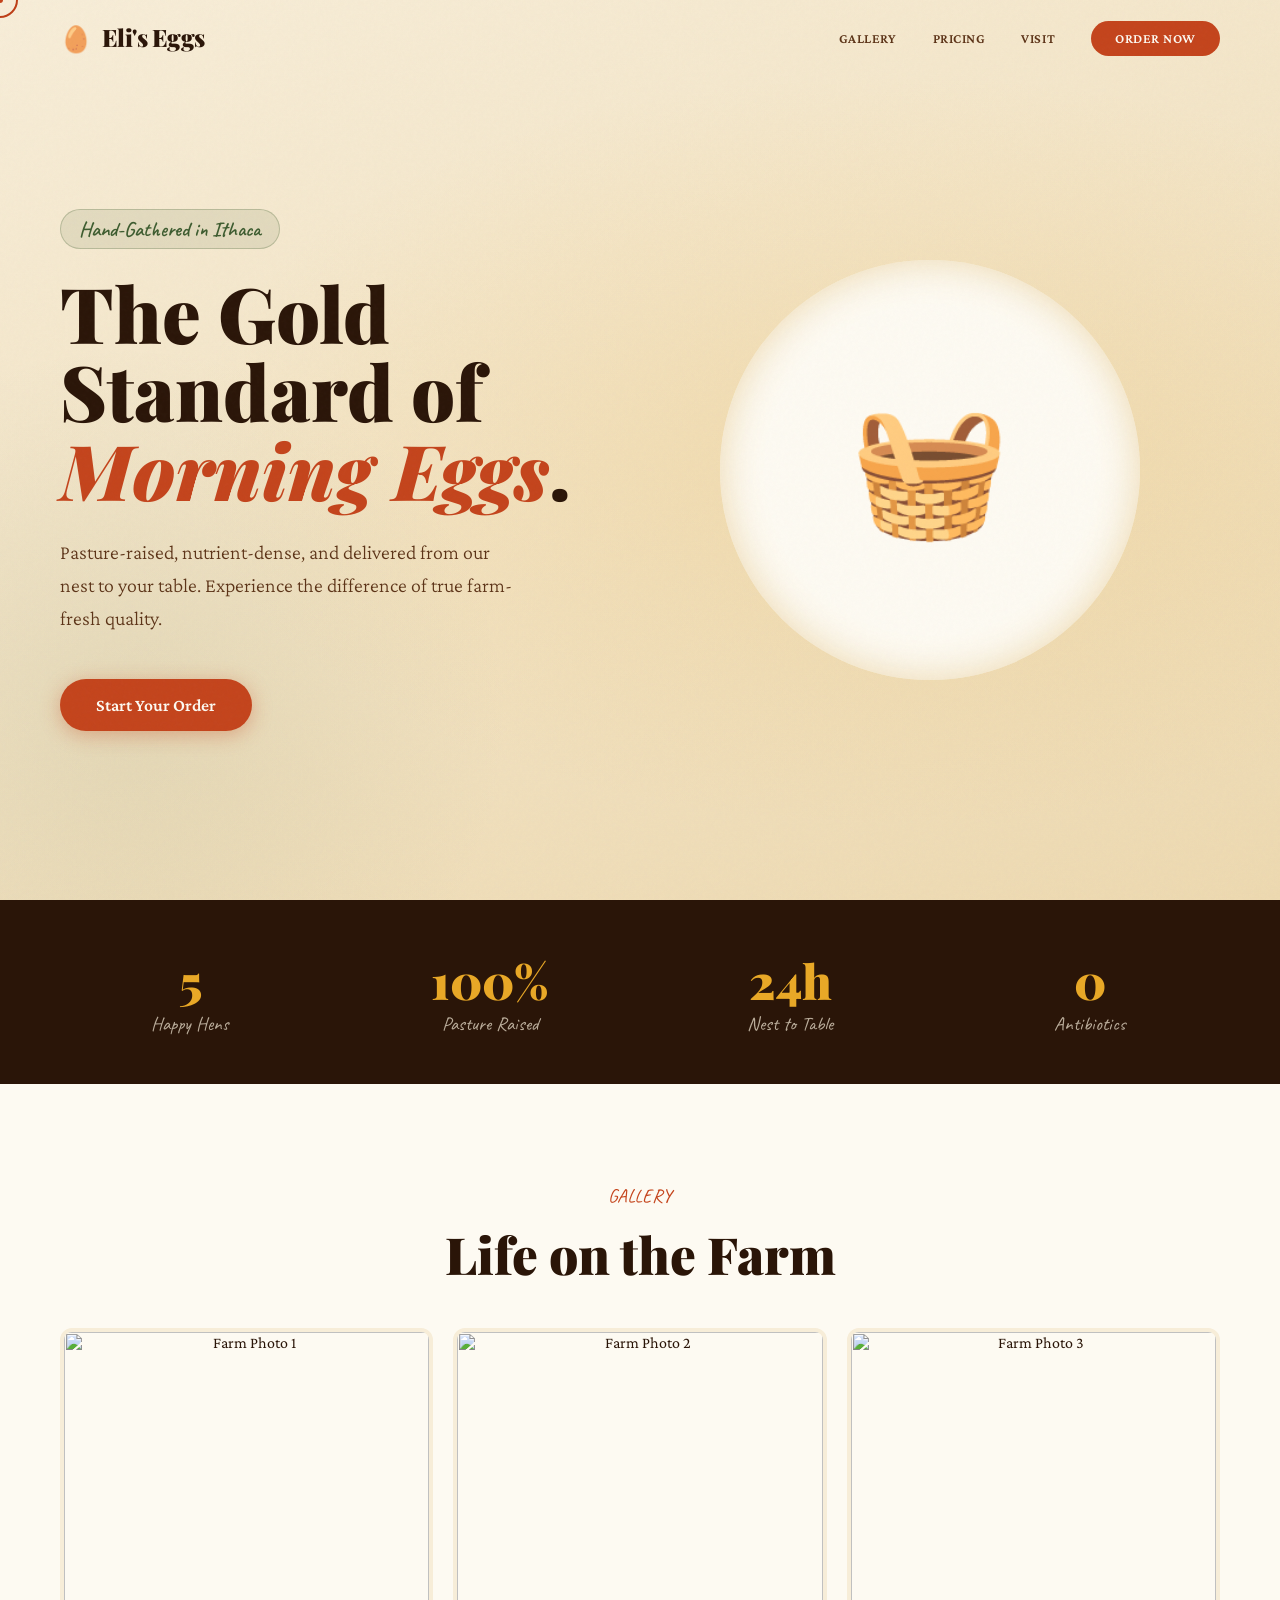
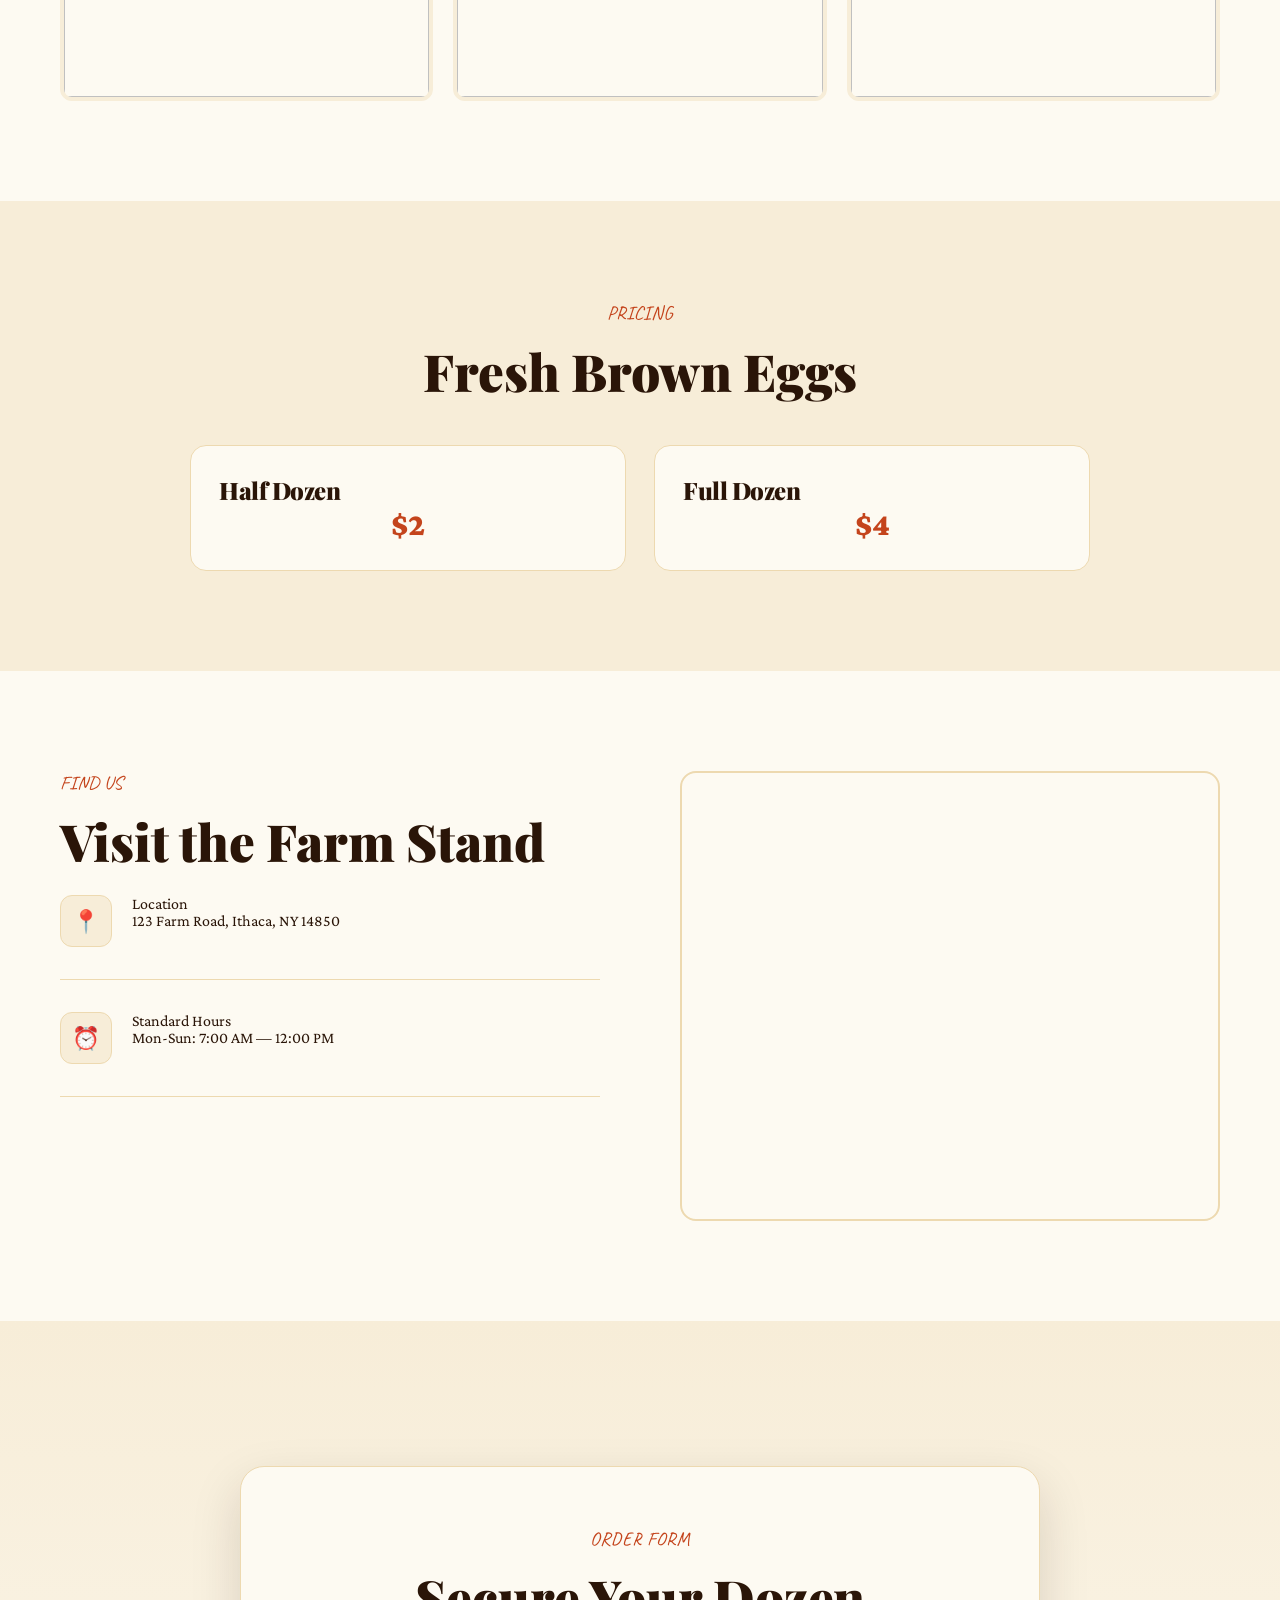
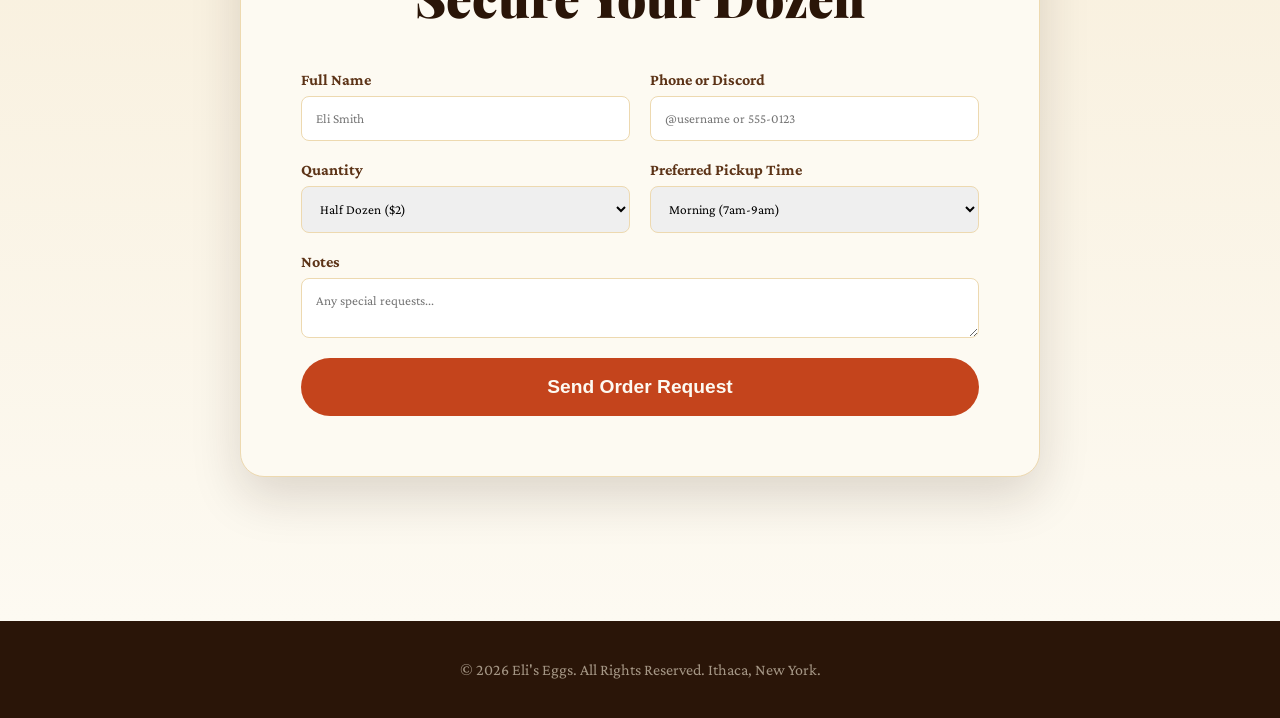
==== commit 1708a725: "Update index.html" ====
--- a/index.html
+++ b/index.html
@@ -1,4 +1,3 @@
-<!DOCTYPE html>
 <html lang="en">
 <head>
 <meta charset="UTF-8">
@@ -20,11 +19,8 @@
     --white: #FDFAF2;
     --shadow: rgba(42,21,8,0.15);
   }
-
   *, *::before, *::after { box-sizing: border-box; margin: 0; padding: 0; }
-
   html { scroll-behavior: smooth; }
-
   body {
     background-color: var(--cream);
     color: var(--brown);
@@ -32,6 +28,11 @@
     overflow-x: hidden;
     cursor: none;
   }
+  
+  /* ── SCROLLBAR ── */
+  ::-webkit-scrollbar { width: 10px; }
+  ::-webkit-scrollbar-track { background: var(--cream); }
+  ::-webkit-scrollbar-thumb { background: var(--brown-mid); border-radius: 10px; border: 3px solid var(--cream); }
 
   /* ── CUSTOM CURSOR ── */
   #cursor {
@@ -58,8 +59,7 @@
     transform: translate(-50%,-50%);
     transition: transform 0.04s ease;
   }
-
-  /* ── NOISE TEXTURE OVERLAY ── */
+  /* ── NOISE OVERLAY ── */
   body::before {
     content: '';
     position: fixed; inset: 0;
@@ -67,7 +67,6 @@
     pointer-events: none; z-index: 9998;
     opacity: 0.6;
   }
-
   /* ── NAVIGATION ── */
   nav {
     position: fixed; top: 0; width: 100%; z-index: 1000;
@@ -93,20 +92,13 @@
   .nav-links { display: flex; gap: 36px; list-style: none; }
   .nav-links a {
     font-family: 'Crimson Pro', serif;
-    font-size: 1.05rem; font-weight: 600;
+    font-size: 0.85rem; font-weight: 600;
     color: var(--brown-mid); text-decoration: none;
     letter-spacing: 0.04em; text-transform: uppercase;
-    font-size: 0.85rem;
     position: relative; padding-bottom: 3px;
     transition: color 0.2s;
   }
-  .nav-links a::after {
-    content: ''; position: absolute; bottom: 0; left: 0;
-    width: 0; height: 1.5px; background: var(--terracotta);
-    transition: width 0.3s ease;
-  }
   .nav-links a:hover { color: var(--terracotta); }
-  .nav-links a:hover::after { width: 100%; }
   .nav-cta {
     background: var(--terracotta);
     color: var(--white) !important;
@@ -114,9 +106,7 @@
     border-radius: 60px;
     transition: background 0.2s, transform 0.2s !important;
   }
-  .nav-cta::after { display: none !important; }
   .nav-cta:hover { background: var(--brown-mid) !important; transform: translateY(-1px) !important; }
-
   /* ── HERO ── */
   #hero {
     min-height: 100vh;
@@ -134,17 +124,6 @@
       radial-gradient(ellipse 50% 70% at 10% 80%, rgba(61,92,47,0.08) 0%, transparent 60%),
       linear-gradient(160deg, var(--cream) 0%, var(--cream-dark) 100%);
   }
-  .hero-straw {
-    position: absolute; bottom: 0; left: 0; right: 0;
-    height: 120px;
-    background: repeating-linear-gradient(
-      90deg,
-      transparent, transparent 18px,
-      rgba(141,95,40,0.07) 18px, rgba(141,95,40,0.07) 20px
-    );
-    mask-image: linear-gradient(to top, rgba(0,0,0,0.3) 0%, transparent 100%);
-  }
-
   .hero-text { position: relative; z-index: 2; }
   .hero-tag {
     display: inline-block;
@@ -155,35 +134,23 @@
     border: 1.5px solid rgba(61,92,47,0.25);
     padding: 6px 18px; border-radius: 60px;
     margin-bottom: 24px;
-    animation: fadeSlideUp 0.8s ease both;
   }
   .hero-h1 {
     font-family: 'Playfair Display', serif;
     font-size: clamp(3.2rem, 6vw, 5.5rem);
     font-weight: 900;
     line-height: 1.02;
-    letter-spacing: -0.03em;
     color: var(--brown);
     margin-bottom: 28px;
-    animation: fadeSlideUp 0.8s 0.15s ease both;
-  }
-  .hero-h1 em {
-    font-style: italic;
-    color: var(--terracotta);
-  }
+  }
+  .hero-h1 em { font-style: italic; color: var(--terracotta); }
   .hero-sub {
-    font-size: 1.25rem;
-    line-height: 1.65;
+    font-size: 1.25rem; line-height: 1.65;
     color: var(--brown-mid);
-    max-width: 460px;
-    margin-bottom: 44px;
+    max-width: 460px; margin-bottom: 44px;
     font-weight: 300;
-    animation: fadeSlideUp 0.8s 0.28s ease both;
-  }
-  .hero-buttons {
-    display: flex; gap: 16px; flex-wrap: wrap;
-    animation: fadeSlideUp 0.8s 0.4s ease both;
-  }
+  }
+  .hero-buttons { display: flex; gap: 16px; flex-wrap: wrap; }
   .btn-primary {
     background: var(--terracotta);
     color: var(--white);
@@ -192,58 +159,23 @@
     font-family: 'Crimson Pro', serif;
     font-size: 1.1rem; font-weight: 600;
     text-decoration: none;
-    border: none; cursor: none;
-    transition: transform 0.25s, box-shadow 0.25s, background 0.2s;
+    transition: transform 0.25s, background 0.2s;
     box-shadow: 0 4px 20px rgba(196,68,28,0.35);
-    letter-spacing: 0.02em;
-  }
-  .btn-primary:hover {
-    transform: translateY(-3px);
-    box-shadow: 0 8px 32px rgba(196,68,28,0.45);
-    background: #b03818;
-  }
-  .btn-secondary {
-    background: transparent;
-    color: var(--brown);
-    padding: 16px 36px;
-    border-radius: 60px;
-    border: 2px solid var(--brown-mid);
-    font-family: 'Crimson Pro', serif;
-    font-size: 1.1rem; font-weight: 600;
-    text-decoration: none;
-    cursor: none;
-    transition: transform 0.25s, background 0.2s, color 0.2s;
-    letter-spacing: 0.02em;
-  }
-  .btn-secondary:hover {
-    transform: translateY(-3px);
-    background: var(--brown);
-    color: var(--cream);
-  }
-
-  /* ── HERO EGG ILLUSTRATION ── */
+  }
+  .btn-primary:hover { transform: translateY(-3px); background: #b03818; }
   .hero-visual {
     position: relative; z-index: 2;
     display: flex; justify-content: center; align-items: center;
-    animation: fadeSlideUp 1s 0.3s ease both;
   }
   .egg-basket-wrap {
     position: relative;
     width: 420px; height: 420px;
-  }
-  .floating-egg {
-    position: absolute;
-    animation: floatEgg 3.5s ease-in-out infinite;
-  }
-  .floating-egg:nth-child(2) { animation-delay: -1s; }
-  .floating-egg:nth-child(3) { animation-delay: -2.2s; }
-  .floating-egg:nth-child(4) { animation-delay: -0.7s; }
-
-  @keyframes floatEgg {
-    0%, 100% { transform: translateY(0px) rotate(0deg); }
-    50% { transform: translateY(-12px) rotate(3deg); }
-  }
-
+    background: var(--white);
+    border-radius: 50%;
+    display: flex; align-items: center; justify-content: center;
+    font-size: 8rem;
+    box-shadow: inset 0 0 40px var(--cream-dark);
+  }
   /* ── STATS BAR ── */
   #stats {
     background: var(--brown);
@@ -251,620 +183,72 @@
     display: grid;
     grid-template-columns: repeat(4, 1fr);
     gap: 40px;
-    position: relative;
-    overflow: hidden;
-  }
-  #stats::before {
-    content: '';
-    position: absolute; inset: 0;
-    background: repeating-linear-gradient(
-      45deg,
-      transparent, transparent 30px,
-      rgba(255,255,255,0.015) 30px, rgba(255,255,255,0.015) 32px
-    );
-  }
-  .stat-item { text-align: center; position: relative; z-index: 1; }
-  .stat-num {
-    font-family: 'Playfair Display', serif;
-    font-size: 3rem; font-weight: 900;
-    color: var(--amber);
-    line-height: 1;
-    display: block;
-  }
-  .stat-label {
-    font-family: 'Caveat', cursive;
-    font-size: 1.2rem;
-    color: rgba(247,237,216,0.7);
-    margin-top: 8px;
-    display: block;
-  }
-  .stat-divider {
-    width: 1px;
-    background: rgba(247,237,216,0.15);
-    position: absolute; right: -20px; top: 10%; height: 80%;
-  }
-
+  }
+  .stat-item { text-align: center; color: var(--amber); }
+  .stat-num { font-family: 'Playfair Display', serif; font-size: 3rem; font-weight: 900; display: block; }
+  .stat-label { font-family: 'Caveat', cursive; font-size: 1.2rem; color: rgba(247,237,216,0.7); }
+  
   /* ── SECTION GENERAL ── */
   section { padding: 100px 60px; }
-  .section-tag {
-    font-family: 'Caveat', cursive;
-    font-size: 1.2rem; font-weight: 600;
-    color: var(--terracotta);
-    letter-spacing: 0.06em;
-    text-transform: uppercase;
-    display: block;
-    margin-bottom: 12px;
-  }
-  .section-title {
-    font-family: 'Playfair Display', serif;
-    font-size: clamp(2rem, 4vw, 3.2rem);
-    font-weight: 900;
-    line-height: 1.1;
-    letter-spacing: -0.025em;
-    color: var(--brown);
-    margin-bottom: 20px;
-  }
-  .section-sub {
-    font-size: 1.2rem;
-    color: var(--brown-mid);
-    font-weight: 300;
-    line-height: 1.7;
-    max-width: 540px;
-  }
-
-  /* ── ABOUT ── */
-  #about {
-    display: grid;
-    grid-template-columns: 1fr 1fr;
-    gap: 80px;
-    align-items: center;
+  .section-tag { font-family: 'Caveat', cursive; font-size: 1.2rem; color: var(--terracotta); display: block; margin-bottom: 12px; text-transform: uppercase; }
+  .section-title { font-family: 'Playfair Display', serif; font-size: clamp(2rem, 4vw, 3.2rem); font-weight: 900; color: var(--brown); margin-bottom: 20px; }
+  
+  /* ── PHOTOS PAGE (FULL SECTION) ── */
+  #photos {
     background: var(--white);
-    position: relative;
-    overflow: hidden;
-  }
-  #about::before {
-    content: '';
-    position: absolute;
-    top: -60px; right: -60px;
-    width: 320px; height: 320px;
-    border-radius: 50%;
-    background: radial-gradient(circle, rgba(232,168,39,0.12) 0%, transparent 70%);
-    pointer-events: none;
-  }
-  .about-img-wrap {
-    position: relative;
-    border-radius: 8px;
-    overflow: hidden;
-  }
-  .about-farm-svg {
-    width: 100%; height: 380px;
-    display: block;
-    border-radius: 8px;
-    background: var(--cream-dark);
-    display: flex;
-    align-items: center;
-    justify-content: center;
-    font-family: 'Caveat', cursive;
-    font-size: 2rem;
-    color: var(--brown-mid);
-  }
-  .about-badge {
-    position: absolute;
-    bottom: -20px; right: -20px;
-    width: 130px; height: 130px;
-    background: var(--terracotta);
-    border-radius: 50%;
-    display: flex; flex-direction: column;
-    align-items: center; justify-content: center;
-    color: var(--white);
-    box-shadow: 0 8px 32px rgba(196,68,28,0.4);
-    animation: rotateBadge 20s linear infinite;
-  }
-  .about-badge-text {
-    font-family: 'Caveat', cursive;
-    font-size: 0.8rem;
-    font-weight: 700;
     text-align: center;
-    letter-spacing: 0.1em;
-    text-transform: uppercase;
-    line-height: 1.4;
-  }
-  @keyframes rotateBadge {
-    from { transform: rotate(0deg); }
-    to { transform: rotate(360deg); }
-  }
-  .about-features {
-    margin-top: 36px;
-    display: grid;
-    grid-template-columns: 1fr 1fr;
-    gap: 20px;
-  }
-  .feature-pill {
-    display: flex; align-items: center; gap: 10px;
-    background: var(--cream);
-    border: 1.5px solid var(--cream-dark);
-    padding: 12px 18px;
-    border-radius: 60px;
-    font-size: 0.95rem;
-    font-weight: 600;
-    color: var(--brown-mid);
-    transition: border-color 0.2s, background 0.2s;
-  }
-  .feature-pill:hover { border-color: var(--amber); background: rgba(232,168,39,0.08); }
-  .feature-pill span { font-size: 1.1rem; }
-
-  /* ── EGGS GRID ── */
-  #eggs { background: var(--cream); }
-  .eggs-header { text-align: center; margin-bottom: 60px; }
-  .eggs-header .section-sub { margin: 0 auto; }
-  .eggs-grid {
+  }
+  .photo-grid {
     display: grid;
     grid-template-columns: repeat(3, 1fr);
-    gap: 28px;
-  }
-  .egg-card {
-    background: var(--white);
-    border-radius: 16px;
-    overflow: hidden;
-    border: 1.5px solid var(--cream-dark);
-    transition: transform 0.35s cubic-bezier(.22,.9,.3,1.15), box-shadow 0.35s;
-    position: relative;
-    cursor: none;
-  }
-  .egg-card:hover {
-    transform: translateY(-8px) scale(1.015);
-    box-shadow: 0 20px 60px rgba(42,21,8,0.13);
-  }
-  .egg-card-visual {
-    height: 200px;
-    display: flex; align-items: center; justify-content: center;
-    position: relative;
-    overflow: hidden;
-    background: var(--cream);
-    font-size: 5rem;
-  }
-  .egg-card-badge {
-    position: absolute; top: 16px; right: 16px;
-    background: var(--amber);
-    color: var(--brown);
-    font-family: 'Caveat', cursive;
-    font-size: 0.9rem; font-weight: 700;
-    padding: 4px 12px;
-    border-radius: 60px;
-  }
-  .egg-card-body { padding: 28px; }
-  .egg-name {
-    font-family: 'Playfair Display', serif;
-    font-size: 1.45rem; font-weight: 700;
-    color: var(--brown);
-    margin-bottom: 8px;
-  }
-  .egg-desc {
-    font-size: 1rem;
-    color: var(--brown-mid);
-    line-height: 1.6;
-    font-weight: 300;
-    margin-bottom: 20px;
-  }
-  .egg-footer {
-    display: flex; align-items: center; justify-content: space-between;
-  }
-  .egg-price {
-    font-family: 'Playfair Display', serif;
-    font-size: 1.6rem; font-weight: 900;
-    color: var(--terracotta);
-  }
-  .egg-price span {
-    font-size: 0.9rem; font-weight: 400;
-    color: var(--brown-mid);
-    font-family: 'Crimson Pro', serif;
-  }
-  .btn-small {
-    background: var(--brown);
-    color: var(--white);
-    padding: 10px 22px;
-    border-radius: 60px;
-    font-family: 'Crimson Pro', serif;
-    font-size: 0.95rem; font-weight: 600;
-    text-decoration: none; border: none; cursor: none;
-    transition: background 0.2s, transform 0.2s;
-  }
-  .btn-small:hover { background: var(--terracotta); transform: scale(1.05); }
-
-  /* ── HOW IT WORKS ── */
-  #process {
-    background: var(--brown);
-    color: var(--cream);
-    text-align: center;
-    position: relative;
-    overflow: hidden;
-  }
-  #process::before {
-    content: '';
-    position: absolute; inset: 0;
-    background: url("data:image/svg+xml,%3Csvg width='60' height='60' viewBox='0 0 60 60' xmlns='http://www.w3.org/2000/svg'%3E%3Cg fill='none' fill-rule='evenodd'%3E%3Cg fill='%23ffffff' fill-opacity='0.025'%3E%3Ccircle cx='30' cy='30' r='2'/%3E%3C/g%3E%3C/g%3E%3C/svg%3E");
-  }
-  #process .section-title { color: var(--cream); }
-  #process .section-tag { color: var(--amber); }
-  #process .section-sub { color: rgba(247,237,216,0.65); margin: 0 auto 60px; text-align: center; }
-  .steps-row {
-    display: grid;
-    grid-template-columns: repeat(4, 1fr);
-    gap: 40px;
-    position: relative; z-index: 1;
-    margin-top: 60px;
-  }
-  .steps-row::before {
-    content: '';
-    position: absolute;
-    top: 44px; left: 12.5%; right: 12.5%;
-    height: 2px;
-    background: linear-gradient(90deg, var(--amber) 0%, rgba(232,168,39,0.3) 100%);
-    z-index: 0;
-  }
-  .step { position: relative; z-index: 1; }
-  .step-num {
-    width: 88px; height: 88px;
-    border-radius: 50%;
-    border: 2.5px solid var(--amber);
-    display: flex; align-items: center; justify-content: center;
-    margin: 0 auto 24px;
-    font-family: 'Playfair Display', serif;
-    font-size: 1.6rem; font-weight: 900;
-    color: var(--amber);
-    background: var(--brown);
-    font-size: 2rem;
-    transition: background 0.3s, transform 0.3s;
-  }
-  .step:hover .step-num {
-    background: var(--amber);
-    color: var(--brown);
-    transform: scale(1.1) rotate(-5deg);
-  }
-  .step-title {
-    font-family: 'Playfair Display', serif;
-    font-size: 1.2rem; font-weight: 700;
-    color: var(--cream);
-    margin-bottom: 10px;
-  }
-  .step-text {
-    font-size: 0.98rem;
-    color: rgba(247,237,216,0.6);
-    line-height: 1.65;
-    font-weight: 300;
-  }
-
-  /* ── TESTIMONIALS ── */
-  #testimonials {
-    background: var(--cream-dark);
-    text-align: center;
-    position: relative;
-    overflow: hidden;
-  }
-  #testimonials::before {
-    content: '"';
-    position: absolute;
-    top: -40px; left: 50%;
-    transform: translateX(-50%);
-    font-family: 'Playfair Display', serif;
-    font-size: 20rem;
-    color: rgba(196,68,28,0.06);
-    line-height: 1;
-    pointer-events: none;
-  }
-  .testimonials-grid {
-    display: grid;
-    grid-template-columns: repeat(3, 1fr);
-    gap: 32px;
-    margin-top: 56px;
-  }
-  .testimonial-card {
-    background: var(--white);
-    border-radius: 16px;
-    padding: 36px 32px;
-    text-align: left;
-    border: 1.5px solid var(--cream-dark);
-    transition: transform 0.3s, box-shadow 0.3s;
-    position: relative;
-  }
-  .testimonial-card:hover {
-    transform: translateY(-6px);
-    box-shadow: 0 16px 48px rgba(42,21,8,0.1);
-  }
-  .testimonial-stars {
-    color: var(--amber); font-size: 1.1rem;
-    margin-bottom: 20px;
-    letter-spacing: 2px;
-  }
-  .testimonial-text {
-    font-size: 1.1rem;
-    color: var(--brown-mid);
-    line-height: 1.7;
-    font-weight: 300;
-    font-style: italic;
-    margin-bottom: 24px;
-  }
-  .testimonial-author {
-    display: flex; align-items: center; gap: 14px;
-  }
-  .author-avatar {
-    width: 44px; height: 44px;
-    border-radius: 50%;
-    background: var(--cream-dark);
-    display: flex; align-items: center; justify-content: center;
-    font-size: 1.3rem;
-    border: 2px solid var(--cream-dark);
-  }
-  .author-name {
-    font-family: 'Playfair Display', serif;
-    font-weight: 700; font-size: 1rem;
-    color: var(--brown);
-  }
-  .author-loc {
-    font-size: 0.85rem;
-    color: var(--brown-mid);
-    font-style: italic;
-  }
-
-  /* ── FIND US ── */
-  #findus {
-    background: var(--white);
-    display: grid;
-    grid-template-columns: 1fr 1fr;
-    gap: 80px;
-    align-items: start;
-  }
-  .findus-info { padding-top: 10px; }
-  .findus-item {
-    display: flex; gap: 20px;
-    margin-bottom: 32px;
-    padding-bottom: 32px;
-    border-bottom: 1px solid var(--cream-dark);
-  }
-  .findus-item:last-of-type { border-bottom: none; }
-  .findus-icon {
-    width: 52px; height: 52px;
+    gap: 20px;
+    margin-top: 40px;
+  }
+  .photo-grid img {
+    width: 100%;
+    aspect-ratio: 1;
+    object-fit: cover;
     border-radius: 12px;
-    background: var(--cream);
-    border: 1.5px solid var(--cream-dark);
-    display: flex; align-items: center; justify-content: center;
-    font-size: 1.4rem;
-    flex-shrink: 0;
-  }
-  .findus-label {
-    font-family: 'Playfair Display', serif;
-    font-weight: 700; font-size: 1.1rem;
-    color: var(--brown);
-    margin-bottom: 4px;
-  }
-  .findus-val {
-    font-size: 1rem; font-weight: 300;
-    color: var(--brown-mid); line-height: 1.6;
-  }
-  .map-placeholder {
-    background: linear-gradient(135deg, var(--cream-dark) 0%, var(--cream) 100%);
-    border-radius: 16px;
-    height: 400px;
-    border: 2px solid var(--cream-dark);
-    display: flex; flex-direction: column;
-    align-items: center; justify-content: center;
-    gap: 12px;
-    overflow: hidden;
-    position: relative;
-  }
-  .map-placeholder span {
-    font-family: 'Caveat', cursive;
-    font-size: 1.5rem;
-    color: var(--brown);
-  }
-
-  /* ── CONTACT ── */
-  #contact {
-    background: var(--cream);
-    text-align: center;
-  }
-  .contact-form {
-    max-width: 580px;
-    margin: 50px auto 0;
-    display: grid;
-    gap: 18px;
-  }
-  .form-row { display: grid; grid-template-columns: 1fr 1fr; gap: 18px; }
-  .form-group {
-    display: flex; flex-direction: column; gap: 8px;
-    text-align: left;
-  }
-  .form-group label {
-    font-size: 0.85rem;
-    font-weight: 600;
-    color: var(--brown-mid);
-    text-transform: uppercase;
-    letter-spacing: 0.06em;
-  }
-  .form-group input,
-  .form-group textarea,
-  .form-group select {
-    background: var(--white);
-    border: 1.5px solid var(--cream-dark);
-    border-radius: 10px;
-    padding: 14px 18px;
-    font-family: 'Crimson Pro', serif;
-    font-size: 1.05rem;
-    color: var(--brown);
-    outline: none;
-    transition: border-color 0.2s, box-shadow 0.2s;
-    cursor: none;
-    appearance: none;
-    -webkit-appearance: none;
-  }
-  .form-group input:focus,
-  .form-group textarea:focus,
-  .form-group select:focus {
-    border-color: var(--terracotta);
-    box-shadow: 0 0 0 4px rgba(196,68,28,0.1);
-  }
-  .form-group textarea { resize: vertical; min-height: 120px; }
-  .submit-btn { width: 100%; margin-top: 10px; font-size: 1.2rem; }
-
-  /* ── FOOTER ── */
-  footer {
-    background: var(--brown);
-    color: rgba(247,237,216,0.6);
-    padding: 60px 60px 40px;
-  }
-  .footer-top {
-    display: grid;
-    grid-template-columns: 2fr 1fr 1fr;
-    gap: 60px;
-    padding-bottom: 40px;
-    border-bottom: 1px solid rgba(247,237,216,0.1);
-    margin-bottom: 32px;
-  }
-  .footer-brand .nav-logo {
-    color: var(--cream);
-    margin-bottom: 16px;
-    display: flex;
-    text-decoration: none;
-  }
-  .footer-desc {
-    font-size: 1rem;
-    line-height: 1.7;
-    font-weight: 300;
-    max-width: 300px;
-    color: rgba(247,237,216,0.55);
-  }
-  .footer-col h4 {
-    font-family: 'Playfair Display', serif;
-    font-size: 1rem;
-    font-weight: 700;
-    color: var(--cream);
-    margin-bottom: 18px;
-    letter-spacing: 0.02em;
-  }
-  .footer-col ul { list-style: none; }
-  .footer-col li { margin-bottom: 10px; }
-  .footer-col a {
-    color: rgba(247,237,216,0.55);
-    text-decoration: none;
-    font-size: 0.97rem;
-    transition: color 0.2s;
-  }
-  .footer-col a:hover { color: var(--amber); }
-  .footer-bottom {
-    display: flex; justify-content: space-between; align-items: center;
-  }
-  .footer-copy {
-    font-size: 0.88rem;
-    color: rgba(247,237,216,0.35);
-  }
-  .footer-heart { color: var(--terracotta); }
-  .footer-socials { display: flex; gap: 14px; }
-  .social-btn {
-    width: 38px; height: 38px;
-    border: 1.5px solid rgba(247,237,216,0.2);
-    border-radius: 50%;
-    display: flex; align-items: center; justify-content: center;
-    font-size: 1rem;
-    color: rgba(247,237,216,0.55);
-    text-decoration: none;
-    transition: border-color 0.2s, color 0.2s, background 0.2s;
-  }
-  .social-btn:hover { border-color: var(--amber); color: var(--amber); background: rgba(232,168,39,0.08); }
-
-  /* ── SCROLL REVEAL ANIMATIONS ── */
-  .reveal {
-    opacity: 0;
-    transform: translateY(36px);
-    transition: opacity 0.7s ease, transform 0.7s ease;
-  }
-  .reveal.visible {
-    opacity: 1;
-    transform: translateY(0);
-  }
-  .reveal-left {
-    opacity: 0;
-    transform: translateX(-40px);
-    transition: opacity 0.8s ease, transform 0.8s ease;
-  }
-  .reveal-left.visible { opacity: 1; transform: translateX(0); }
-  .reveal-right {
-    opacity: 0;
-    transform: translateX(40px);
-    transition: opacity 0.8s ease, transform 0.8s ease;
-  }
-  .reveal-right.visible { opacity: 1; transform: translateX(0); }
-
-  @keyframes fadeSlideUp {
-    from { opacity: 0; transform: translateY(28px); }
-    to { opacity: 1; transform: translateY(0); }
-  }
-
-  /* ── MARQUEE ── */
-  .marquee-wrap {
-    background: var(--amber);
-    padding: 14px 0;
-    overflow: hidden;
-    white-space: nowrap;
-  }
-  .marquee-inner {
-    display: inline-block;
-    animation: marquee 22s linear infinite;
-  }
-  .marquee-inner:hover { animation-play-state: paused; }
-  .marquee-item {
-    display: inline-flex; align-items: center; gap: 16px;
-    font-family: 'Caveat', cursive;
-    font-size: 1.25rem; font-weight: 700;
-    color: var(--brown);
-    margin-right: 48px;
-  }
-  @keyframes marquee {
-    from { transform: translateX(0); }
-    to { transform: translateX(-50%); }
-  }
-
-  /* Seasonal availability tag */
-  .seasonal-tag {
-    display: inline-block;
-    font-family: 'Caveat', cursive;
-    font-size: 0.9rem; font-weight: 700;
-    padding: 3px 10px;
-    border-radius: 4px;
-    margin-left: 8px;
-  }
-  .seasonal-spring { background: rgba(106,140,86,0.2); color: var(--green); }
-  .seasonal-all { background: rgba(232,168,39,0.2); color: var(--brown-mid); }
-
-  /* ── RESPONSIVE ── */
-  @media (max-width: 1024px) {
-    #hero, #about, #findus {
-      grid-template-columns: 1fr;
-      padding: 100px 40px 60px;
-      gap: 50px;
-    }
-    #stats { grid-template-columns: repeat(2,1fr); padding: 48px 40px; }
-    .eggs-grid { grid-template-columns: repeat(2,1fr); }
-    .steps-row { grid-template-columns: repeat(2,1fr); }
-    .steps-row::before { display: none; }
-    .testimonials-grid { grid-template-columns: 1fr; max-width: 480px; margin: 56px auto 0; }
-    nav { padding: 20px 40px; }
-    nav.scrolled { padding: 14px 40px; }
-    .footer-top { grid-template-columns: 1fr 1fr; gap: 40px; }
-  }
-  @media (max-width: 700px) {
-    section { padding: 70px 24px; }
-    nav { padding: 16px 24px; }
-    nav.scrolled { padding: 12px 24px; }
-    .nav-links { display: none; }
-    #hero { padding: 100px 24px 60px; }
-    .hero-visual { display: none; }
-    #stats { grid-template-columns: repeat(2,1fr); padding: 36px 24px; }
-    .eggs-grid { grid-template-columns: 1fr; }
-    .steps-row { grid-template-columns: 1fr; }
-    .form-row { grid-template-columns: 1fr; }
-    .footer-top { grid-template-columns: 1fr; }
-    .footer-bottom { flex-direction: column; gap: 16px; text-align: center; }
-  }
+    border: 4px solid var(--cream);
+    transition: transform 0.3s ease;
+  }
+  .photo-grid img:hover { transform: scale(1.02); }
+
+  /* ── EGGS GRID ── */
+  #eggs { background: var(--cream); text-align: center; }
+  .eggs-grid { display: grid; grid-template-columns: repeat(2, 1fr); gap: 28px; max-width: 900px; margin: 40px auto 0; }
+  .egg-card { background: var(--white); border-radius: 16px; padding: 28px; border: 1.5px solid var(--cream-dark); }
+  .egg-price { color: var(--terracotta); font-weight: 900; font-size: 2rem; }
+
+  /* ── FIND US & MAP ── */
+  #findus { background: var(--white); display: grid; grid-template-columns: 1fr 1fr; gap: 80px; }
+  .findus-item { display: flex; gap: 20px; margin-bottom: 32px; padding-bottom: 32px; border-bottom: 1px solid var(--cream-dark); }
+  .findus-icon { width: 52px; height: 52px; border-radius: 12px; background: var(--cream); border: 1.5px solid var(--cream-dark); display: flex; align-items: center; justify-content: center; font-size: 1.4rem; }
+  .map-container { width: 100%; height: 450px; border-radius: 16px; overflow: hidden; border: 2px solid var(--cream-dark); }
+  .map-container iframe { width: 100%; height: 100%; border: 0; }
+
+  /* ── ORDER PAGE ── */
+  #order-page {
+    min-height: 100vh;
+    background: linear-gradient(var(--cream), var(--white));
+    padding: 120px 60px;
+    display: flex; flex-direction: column; align-items: center; justify-content: center;
+  }
+  .order-container {
+    background: var(--white); padding: 60px; border-radius: 24px;
+    border: 1.5px solid var(--cream-dark); box-shadow: 0 20px 50px var(--shadow);
+    width: 100%; max-width: 800px; text-align: center;
+  }
+  .contact-form { display: grid; gap: 20px; margin-top: 40px; text-align: left; }
+  .form-row { display: grid; grid-template-columns: 1fr 1fr; gap: 20px; }
+  .form-group label { display: block; margin-bottom: 8px; font-weight: 700; color: var(--brown-mid); }
+  .form-group input, .form-group select, .form-group textarea {
+    width: 100%; padding: 14px; border-radius: 8px; border: 1.5px solid var(--cream-dark); font-family: inherit;
+  }
+  .submit-btn { background: var(--terracotta); color: var(--white); padding: 18px; border-radius: 60px; font-weight: 700; border: none; cursor: pointer; font-size: 1.2rem; }
+  .submit-btn:hover { background: var(--brown); }
+
+  footer { background: var(--brown); color: rgba(247,237,216,0.6); padding: 40px 60px; text-align: center; }
 </style>
 </head>
 <body>
@@ -873,413 +257,193 @@
 <div id="cursor-dot"></div>
 
 <nav id="navbar">
-  <a href="#" class="nav-logo"><span class="egg-icon">🥚</span> Eli's Eggs</a>
+  <a href="#" class="nav-logo">
+    <span class="egg-icon">🥚</span> Eli's Eggs
+  </a>
   <ul class="nav-links">
-    <li><a href="#about">Our Farm</a></li>
-    <li><a href="#eggs">Our Eggs</a></li>
-    <li><a href="#process">How It Works</a></li>
-    <li><a href="#findus">Find Us</a></li>
-    <li><a href="#contact" class="nav-cta">Order Now</a></li>
+    <li><a href="#photos">Gallery</a></li>
+    <li><a href="#eggs">Pricing</a></li>
+    <li><a href="#findus">Visit</a></li>
+    <li><a href="#order-page" class="nav-cta">Order Now</a></li>
   </ul>
 </nav>
 
 <section id="hero">
   <div class="hero-bg"></div>
-  <div class="hero-straw"></div>
-
   <div class="hero-text">
-    <div class="hero-tag">🌿 Pasture-Raised &amp; Local</div>
-    <h1 class="hero-h1">
-      Farm Fresh<br>
-      Eggs, <em>Laid<br>
-      With Love</em>
-    </h1>
-    <p class="hero-sub">
-      Straight from our small family farm to your breakfast table.
-      Real hens, real sunshine, real flavor — collected every single morning.
-    </p>
+    <span class="hero-tag">Hand-Gathered in Ithaca</span>
+    <h1 class="hero-h1">The Gold Standard of <em>Morning Eggs</em>.</h1>
+    <p class="hero-sub">Pasture-raised, nutrient-dense, and delivered from our nest to your table. Experience the difference of true farm-fresh quality.</p>
     <div class="hero-buttons">
-      <a href="#eggs" class="btn-primary">Shop Our Eggs</a>
-      <a href="#about" class="btn-secondary">Our Story</a>
+      <a href="#order-page" class="btn-primary">Start Your Order</a>
     </div>
   </div>
-
   <div class="hero-visual">
-    <div class="egg-basket-wrap">
-      <svg viewBox="0 0 420 420" xmlns="http://www.w3.org/2000/svg" style="width:100%;height:100%">
-        <g opacity="0.25">
-          <line x1="210" y1="60" x2="210" y2="20" stroke="#E8A827" stroke-width="3" stroke-linecap="round"/>
-          <line x1="265" y1="75" x2="285" y2="42" stroke="#E8A827" stroke-width="3" stroke-linecap="round"/>
-          <line x1="155" y1="75" x2="135" y2="42" stroke="#E8A827" stroke-width="3" stroke-linecap="round"/>
-          <line x1="302" y1="110" x2="332" y2="90" stroke="#E8A827" stroke-width="3" stroke-linecap="round"/>
-          <line x1="118" y1="110" x2="88" y2="90" stroke="#E8A827" stroke-width="3" stroke-linecap="round"/>
-        </g>
-        <circle cx="210" cy="100" r="52" fill="#F5C842" opacity="0.22"/>
-        <circle cx="210" cy="100" r="36" fill="#F5C842" opacity="0.35"/>
-        <ellipse cx="210" cy="380" rx="200" ry="30" fill="#4A6741" opacity="0.15"/>
-        <g fill="#3D5C2F" opacity="0.4">
-          <ellipse cx="80" cy="340" rx="5" ry="22" transform="rotate(-10,80,340)"/>
-          <ellipse cx="100" cy="335" rx="5" ry="28" transform="rotate(5,100,335)"/>
-          <ellipse cx="320" cy="340" rx="5" ry="22" transform="rotate(10,320,340)"/>
-          <ellipse cx="340" cy="335" rx="5" ry="28" transform="rotate(-5,340,335)"/>
-        </g>
-        <path d="M100 290 Q100 370 210 370 Q320 370 320 290 L305 220 L115 220 Z"
-              fill="#8B5E3C" opacity="0.85"/>
-        <g stroke="#6B4226" stroke-width="1.5" opacity="0.5">
-          <line x1="135" y1="225" x2="120" y2="360"/>
-          <line x1="160" y1="222" x2="152" y2="362"/>
-          <line x1="185" y1="221" x2="182" y2="363"/>
-          <line x1="210" y1="220" x2="210" y2="363"/>
-          <line x1="235" y1="221" x2="238" y2="363"/>
-          <line x1="260" y1="222" x2="268" y2="362"/>
-          <line x1="285" y1="225" x2="300" y2="360"/>
-          <path d="M110 250 Q210 240 310 250" fill="none"/>
-          <path d="M107 280 Q210 270 313 280" fill="none"/>
-          <path d="M106 310 Q210 300 314 310" fill="none"/>
-          <path d="M107 338 Q210 330 313 338" fill="none"/>
-        </g>
-        <path d="M100 220 Q210 200 320 220" stroke="#C4441C" stroke-width="6" fill="none" stroke-linecap="round"/>
-        <path d="M150 220 Q150 160 210 155 Q270 150 270 220"
-              stroke="#8B5E3C" stroke-width="12" fill="none" stroke-linecap="round" opacity="0.8"/>
-        <g class="floating-egg" style="left:155px;top:152px">
-          <ellipse cx="210" cy="198" rx="32" ry="40" fill="#F7EDD8" stroke="#E8D4A8" stroke-width="1.5"/>
-          <ellipse cx="210" cy="198" rx="10" ry="12" fill="rgba(232,168,39,0.15)"/>
-        </g>
-        <g class="floating-egg" style="left:110px;top:148px">
-          <ellipse cx="165" cy="204" rx="28" ry="35" fill="#D4956A" stroke="#C4804A" stroke-width="1.5" transform="rotate(-12,165,204)"/>
-        </g>
-        <g class="floating-egg" style="left:198px;top:145px">
-          <ellipse cx="255" cy="202" rx="28" ry="36" fill="#F0DFC0" stroke="#DEC890" stroke-width="1.5" transform="rotate(10,255,202)"/>
-        </g>
-        <ellipse cx="185" cy="220" rx="22" ry="18" fill="#E8C8A0" stroke="#D4B478" stroke-width="1.5"/>
-        <g transform="translate(330,270) scale(0.75)">
-          <ellipse cx="30" cy="40" rx="26" ry="22" fill="#E8C87A"/>
-          <circle cx="55" cy="20" r="14" fill="#E8C87A"/>
-          <polygon points="65,18 72,22 65,26" fill="#C4441C"/>
-          <path d="M50,8 Q53,2 56,8 Q59,2 62,8" fill="#C4441C" stroke="none"/>
-          <circle cx="58" cy="18" r="2.5" fill="#2A1508"/>
-          <ellipse cx="22" cy="38" rx="16" ry="9" fill="#D4AA5A" transform="rotate(-15,22,38)"/>
-          <line x1="25" y1="58" x2="20" y2="74" stroke="#C4441C" stroke-width="3" stroke-linecap="round"/>
-          <line x1="35" y1="58" x2="38" y2="74" stroke="#C4441C" stroke-width="3" stroke-linecap="round"/>
-          <line x1="20" y1="74" x2="12" y2="76" stroke="#C4441C" stroke-width="2.5" stroke-linecap="round"/>
-          <line x1="20" y1="74" x2="20" y2="78" stroke="#C4441C" stroke-width="2.5" stroke-linecap="round"/>
-          <line x1="38" y1="74" x2="46" y2="76" stroke="#C4441C" stroke-width="2.5" stroke-linecap="round"/>
-          <line x1="38" y1="74" x2="38" y2="78" stroke="#C4441C" stroke-width="2.5" stroke-linecap="round"/>
-        </g>
-        <g fill="#E8A827" opacity="0.5">
-          <circle cx="70" cy="180" r="3"/>
-          <circle cx="350" cy="200" r="2"/>
-          <circle cx="85" cy="240" r="2"/>
-          <circle cx="360" cy="160" r="3"/>
-        </g>
-      </svg>
-    </div>
+    <div class="egg-basket-wrap">🧺</div>
   </div>
 </section>
 
-<div class="marquee-wrap">
-  <div class="marquee-inner">
-    <span class="marquee-item">🥚 Farm Fresh Daily</span>
-    <span class="marquee-item">🐔 Free-Range Hens</span>
-    <span class="marquee-item">🌿 No Hormones</span>
-    <span class="marquee-item">☀️ Pasture Raised</span>
-    <span class="marquee-item">❤️ Family Owned</span>
-    <span class="marquee-item">🥚 Farm Fresh Daily</span>
-    <span class="marquee-item">🐔 Free-Range Hens</span>
-    <span class="marquee-item">🌿 No Hormones</span>
-    <span class="marquee-item">☀️ Pasture Raised</span>
-    <span class="marquee-item">❤️ Family Owned</span>
-    <span class="marquee-item">🥚 Farm Fresh Daily</span>
-    <span class="marquee-item">🐔 Free-Range Hens</span>
-    <span class="marquee-item">🌿 No Hormones</span>
-    <span class="marquee-item">☀️ Pasture Raised</span>
-    <span class="marquee-item">❤️ Family Owned</span>
-  </div>
-</div>
-
-<section id="stats" class="reveal">
+<div id="stats">
   <div class="stat-item">
-    <span class="stat-num">50+</span>
+    <span class="stat-num">5</span>
     <span class="stat-label">Happy Hens</span>
-    <div class="stat-divider"></div>
   </div>
   <div class="stat-item">
     <span class="stat-num">100%</span>
     <span class="stat-label">Pasture Raised</span>
-    <div class="stat-divider"></div>
   </div>
   <div class="stat-item">
-    <span class="stat-num">Daily</span>
-    <span class="stat-label">Fresh Gathered</span>
-    <div class="stat-divider"></div>
+    <span class="stat-num">24h</span>
+    <span class="stat-label">Nest to Table</span>
   </div>
   <div class="stat-item">
-    <span class="stat-num">NY</span>
-    <span class="stat-label">Ithaca Local</span>
+    <span class="stat-num">0</span>
+    <span class="stat-label">Antibiotics</span>
+  </div>
+</div>
+
+<section id="photos">
+  <span class="section-tag">Gallery</span>
+  <h2 class="section-title">Life on the Farm</h2>
+  <div class="photo-grid">
+    <img src="egg1.jpg" alt="Farm Photo 1">
+    <img src="egg2.jpg" alt="Farm Photo 2">
+    <img src="egg3.jpg" alt="Farm Photo 3">
   </div>
 </section>
 
-<section id="about" class="reveal">
-  <div class="about-img-wrap reveal-left">
-    <div class="about-farm-svg">🌿 ☀️ 🐔</div>
-    <div class="about-badge">
-      <span class="about-badge-text">Locally<br>Sourced</span>
+<section id="eggs">
+  <span class="section-tag">Pricing</span>
+  <h2 class="section-title">Fresh Brown Eggs</h2>
+  <div class="eggs-grid">
+    <div class="egg-card">
+      <h3 class="nav-logo">Half Dozen</h3>
+      <p class="egg-price">$2</p>
     </div>
-  </div>
-  <div class="about-text reveal-right">
-    <span class="section-tag">Our Philosophy</span>
-    <h2 class="section-title">Happy Hens Make the Best Eggs</h2>
-    <p class="section-sub">
-      We believe in doing things the right way. Our hens roam freely on green pastures, soaking up the sun and foraging for their natural diet. This dedication to animal welfare and sustainable farming translates directly into the rich, vibrant yolks and superior taste of our eggs.
-    </p>
-    <div class="about-features">
-      <div class="feature-pill"><span>🌱</span> All Natural Diet</div>
-      <div class="feature-pill"><span>🏡</span> Roaming Free</div>
-      <div class="feature-pill"><span>🤝</span> Community First</div>
-      <div class="feature-pill"><span>🚜</span> Hand Gathered</div>
+    <div class="egg-card">
+      <h3 class="nav-logo">Full Dozen</h3>
+      <p class="egg-price">$4</p>
     </div>
   </div>
 </section>
 
-<section id="eggs" class="reveal">
-  <div class="eggs-header">
-    <span class="section-tag">Fresh Finds</span>
-    <h2 class="section-title">From Coop to Carton</h2>
-    <p class="section-sub">Choose from our daily selection. Whether you're baking a cake or scrambling breakfast, we have the perfect dozen for you.</p>
-  </div>
-  <div class="eggs-grid">
-    <div class="egg-card reveal">
-      <div class="egg-card-visual">🥚</div>
-      <div class="egg-card-badge">Most Popular</div>
-      <div class="egg-card-body">
-        <h3 class="egg-name">Classic Brown Dozen</h3>
-        <p class="egg-desc">A full dozen of our large, farm-fresh brown eggs. Rich yolks, thick shells, perfect for everything.</p>
-        <div class="egg-footer">
-          <div class="egg-price">$6.00 <span>/ dozen</span></div>
-          <a href="#contact" class="btn-small">Order</a>
-        </div>
-      </div>
-    </div>
-    <div class="egg-card reveal" style="transition-delay: 0.1s;">
-      <div class="egg-card-visual">🥚🥚</div>
-      <div class="egg-card-body">
-        <h3 class="egg-name">Half Dozen</h3>
-        <p class="egg-desc">Just need a few? Grab a half dozen of our large brown eggs. Great for smaller households.</p>
-        <div class="egg-footer">
-          <div class="egg-price">$3.50 <span>/ 6 pack</span></div>
-          <a href="#contact" class="btn-small">Order</a>
-        </div>
-      </div>
-    </div>
-    <div class="egg-card reveal" style="transition-delay: 0.2s;">
-      <div class="egg-card-visual">🧺</div>
-      <div class="egg-card-badge">Bulk Saver</div>
-      <div class="egg-card-body">
-        <h3 class="egg-name">The Baker's Flat</h3>
-        <p class="egg-desc">A full flat of 30 farm-fresh eggs. The ideal choice for big families, frequent bakers, or meal preppers.</p>
-        <div class="egg-footer">
-          <div class="egg-price">$14.00 <span>/ flat</span></div>
-          <a href="#contact" class="btn-small">Order</a>
-        </div>
-      </div>
-    </div>
-  </div>
-</section>
-
-<section id="process" class="reveal">
-  <span class="section-tag">Farm To Table</span>
-  <h2 class="section-title">How It Works</h2>
-  <p class="section-sub">Getting farm-fresh eggs has never been easier. Just place your order and pick it up right from our porch.</p>
-  
-  <div class="steps-row">
-    <div class="step reveal">
-      <div class="step-num">1</div>
-      <h3 class="step-title">Place Order</h3>
-      <p class="step-text">Fill out the form below to let us know how many eggs you need today or tomorrow.</p>
-    </div>
-    <div class="step reveal" style="transition-delay: 0.1s;">
-      <div class="step-num">2</div>
-      <h3 class="step-title">We Gather</h3>
-      <p class="step-text">We collect, wash, and box your eggs straight from the coop.</p>
-    </div>
-    <div class="step reveal" style="transition-delay: 0.2s;">
-      <div class="step-num">3</div>
-      <h3 class="step-title">We Confirm</h3>
-      <p class="step-text">You'll get a confirmation when your order is packed and ready on the porch.</p>
-    </div>
-    <div class="step reveal" style="transition-delay: 0.3s;">
-      <div class="step-num">4</div>
-      <h3 class="step-title">You Pickup</h3>
-      <p class="step-text">Swing by 27 Orchard Hill Road, grab your eggs, and leave cash in the box!</p>
-    </div>
-  </div>
-</section>
-
-<section id="findus" class="reveal">
-  <div class="findus-info reveal-left">
-    <span class="section-tag">Location & Info</span>
-    <h2 class="section-title">Swing By The Farm</h2>
-    <p class="section-sub" style="margin-bottom: 40px;">We operate on a simple, honor-system porch pickup. Order ahead to guarantee your eggs are waiting for you.</p>
-    
+<section id="findus">
+  <div class="findus-info">
+    <span class="section-tag">Find Us</span>
+    <h2 class="section-title">Visit the Farm Stand</h2>
     <div class="findus-item">
       <div class="findus-icon">📍</div>
       <div>
-        <div class="findus-label">Farm Address</div>
-        <div class="findus-val">27 Orchard Hill Road<br>Ithaca, NY</div>
+        <p class="findus-label">Location</p>
+        <p class="findus-val">123 Farm Road, Ithaca, NY 14850</p>
       </div>
     </div>
     <div class="findus-item">
       <div class="findus-icon">⏰</div>
       <div>
-        <div class="findus-label">Pickup Hours</div>
-        <div class="findus-val">Monday - Sunday<br>8:00 AM - 7:00 PM</div>
+        <p class="findus-label">Standard Hours</p>
+        <p class="findus-val">Mon-Sun: 7:00 AM — 12:00 PM</p>
       </div>
     </div>
-    <div class="findus-item">
-      <div class="findus-icon">💵</div>
-      <div>
-        <div class="findus-label">Payment</div>
-        <div class="findus-val">Cash exact change in the lockbox,<br>or Venmo at pickup.</div>
+  </div>
+  <div class="map-container">
+    <iframe src="https://www.google.com/maps/embed?pb=!1m18!1m12!1m3!1d2944.02677579123!2d-76.5018806!3d42.4439614!2m3!1f0!2f0!3f0!3m2!1i1024!2i768!4f13.1!3m3!1m2!1s0x89d0819c363948ed%3A0x69a746e310023477!2sIthaca%2C%20NY%2014850!5e0!3m2!1sen!2sus!4v1713370000000!5m2!1sen!2sus" loading="lazy"></iframe>
+  </div>
+</section>
+
+<section id="order-page">
+  <div class="order-container">
+    <span class="section-tag">Order Form</span>
+    <h2 class="section-title">Secure Your Dozen</h2>
+    
+    <form class="contact-form" id="orderForm">
+      <div class="form-row">
+        <div class="form-group">
+          <label>Full Name</label>
+          <input type="text" id="name" required placeholder="Eli Smith">
+        </div>
+        <div class="form-group">
+          <label>Phone or Discord</label>
+          <input type="text" id="contact" required placeholder="@username or 555-0123">
+        </div>
       </div>
-    </div>
-  </div>
-
-  <div class="map-placeholder reveal-right" id="contact">
-    <span>Order Form</span>
-    <form class="contact-form" id="egg-order-form" style="width: 80%; margin: 0 auto; padding-bottom: 20px;">
-      <div class="form-group">
-        <label for="name">Your Name</label>
-        <input type="text" id="name" placeholder="John Doe" required>
+      <div class="form-row">
+        <div class="form-group">
+          <label>Quantity</label>
+          <select id="quantity">
+            <option value="Half Dozen ($2)">Half Dozen ($2)</option>
+            <option value="Full Dozen ($4)">Full Dozen ($4)</option>
+          </select>
+        </div>
+        <div class="form-group">
+          <label>Preferred Pickup Time</label>
+          <select id="pickup">
+            <option value="Morning (7am-9am)">Morning (7am-9am)</option>
+            <option value="Late Morning (9am-12pm)">Late Morning (9am-12pm)</option>
+            <option value="Afternoon (By Appointment)">Afternoon (By Appointment)</option>
+          </select>
+        </div>
       </div>
       <div class="form-group">
-        <label for="email">Your Email / Phone</label>
-        <input type="text" id="email" placeholder="Contact info" required>
+        <label>Notes</label>
+        <textarea id="notes" placeholder="Any special requests..."></textarea>
       </div>
-      <div class="form-group">
-        <label for="order-details">What would you like?</label>
-        <select id="order-details" required>
-          <option value="" disabled selected>Select your eggs...</option>
-          <option value="1 Dozen ($6)">1 Dozen ($6)</option>
-          <option value="2 Dozen ($12)">2 Dozen ($12)</option>
-          <option value="Half Dozen ($3.50)">Half Dozen ($3.50)</option>
-          <option value="Baker's Flat ($14)">Baker's Flat ($14)</option>
-        </select>
-      </div>
-      <div class="form-group">
-        <label for="notes">Pickup Day / Notes</label>
-        <textarea id="notes" placeholder="e.g. Coming by tomorrow morning!"></textarea>
-      </div>
-      <button type="submit" class="btn-primary submit-btn">Send Order</button>
+      <button type="submit" class="submit-btn">Send Order Request</button>
     </form>
   </div>
 </section>
 
 <footer>
-  <div class="footer-top">
-    <div class="footer-brand">
-      <a href="#" class="nav-logo"><span class="egg-icon">🥚</span> Eli's Eggs</a>
-      <p class="footer-desc">Providing the Ithaca community with pasture-raised, ethically farmed eggs. Fresh from our family to yours.</p>
-    </div>
-    <div class="footer-col">
-      <h4>Quick Links</h4>
-      <ul>
-        <li><a href="#about">Our Story</a></li>
-        <li><a href="#eggs">Shop Eggs</a></li>
-        <li><a href="#process">How it Works</a></li>
-      </ul>
-    </div>
-    <div class="footer-col">
-      <h4>Visit Us</h4>
-      <ul>
-        <li>27 Orchard Hill Road</li>
-        <li>Ithaca, NY</li>
-        <li>Porch Pickup Daily</li>
-      </ul>
-    </div>
-  </div>
-  <div class="footer-bottom">
-    <div class="footer-copy">&copy; 2026 Eli's Eggs. All rights reserved. Made with <span class="footer-heart">♥</span> in Ithaca.</div>
-  </div>
+  <p>© 2026 Eli's Eggs. All Rights Reserved. Ithaca, New York.</p>
 </footer>
 
 <script>
-  // Custom Cursor
   const cursor = document.getElementById('cursor');
-  const cursorDot = document.getElementById('cursor-dot');
-  
-  window.addEventListener('mousemove', (e) => {
-    cursor.style.transform = `translate(${e.clientX}px, ${e.clientY}px) translate(-50%, -50%)`;
-    cursorDot.style.transform = `translate(${e.clientX}px, ${e.clientY}px) translate(-50%, -50%)`;
+  const dot = document.getElementById('cursor-dot');
+  document.addEventListener('mousemove', (e) => {
+    cursor.style.left = e.clientX + 'px'; cursor.style.top = e.clientY + 'px';
+    dot.style.left = e.clientX + 'px'; dot.style.top = e.clientY + 'px';
   });
 
-  document.querySelectorAll('a, button, input, textarea, select').forEach(el => {
+  document.querySelectorAll('a, button, input, select, textarea').forEach(el => {
     el.addEventListener('mouseenter', () => cursor.classList.add('hovering'));
     el.addEventListener('mouseleave', () => cursor.classList.remove('hovering'));
   });
 
-  // Navbar Scroll
-  const nav = document.getElementById('navbar');
   window.addEventListener('scroll', () => {
-    if (window.scrollY > 50) nav.classList.add('scrolled');
-    else nav.classList.remove('scrolled');
+    if (window.scrollY > 50) document.getElementById('navbar').classList.add('scrolled');
+    else document.getElementById('navbar').classList.remove('scrolled');
   });
 
-  // Scroll Reveals
-  const reveals = document.querySelectorAll('.reveal, .reveal-left, .reveal-right');
-  const revealOnScroll = () => {
-    const windowHeight = window.innerHeight;
-    const elementVisible = 100;
-    reveals.forEach(reveal => {
-      const elementTop = reveal.getBoundingClientRect().top;
-      if (elementTop < windowHeight - elementVisible) {
-        reveal.classList.add('visible');
-      }
-    });
-  };
-  window.addEventListener('scroll', revealOnScroll);
-  revealOnScroll(); // init
-
-  // Discord Webhook Form Submission
-  document.getElementById('egg-order-form').addEventListener('submit', function(e) {
+  document.getElementById('orderForm').addEventListener('submit', function(e) {
     e.preventDefault();
-    
-    const btn = this.querySelector('.submit-btn');
-    const originalText = btn.innerText;
-    btn.innerText = 'Sending Order...';
-    
-    const name = document.getElementById('name').value;
-    const email = document.getElementById('email').value;
-    const orderDetails = document.getElementById('order-details').value;
-    const notes = document.getElementById('notes').value;
-    
-    const webhookUrl = "https://discord.com/api/webhooks/1494134920409518262/0psSsZZvFwlDqy64gKNeU14SVXy9kZbRVxjIhHmCGdAad-VDG-kHFOhYTSHJm2b6SQTY";
-    
+    const webhookURL = "https://discord.com/api/webhooks/1494134920409518262/0psSsZZvFwlDqy64gKNeU14SVXy9kZbRVxjIhHmCGdAad-VDG-kHFOhYTSHJm2b6SQTY";
     const payload = {
-      content: `**🥚 New Egg Order!**\n\n**Name:** ${name}\n**Contact:** ${email}\n**Order:** ${orderDetails}\n**Notes:** ${notes || 'None'}\n\n*Pickup Location: 27 Orchard Hill Road, Ithaca NY*`
+      content: "🥚 **New Order Received!**",
+      embeds: [{
+        title: "Order Details",
+        color: 12862492,
+        fields: [
+          { name: "Customer", value: document.getElementById('name').value, inline: true },
+          { name: "Contact Info", value: document.getElementById('contact').value, inline: true },
+          { name: "Quantity", value: document.getElementById('quantity').value, inline: true },
+          { name: "Pickup Time", value: document.getElementById('pickup').value, inline: true },
+          { name: "Notes", value: document.getElementById('notes').value || "None" }
+        ],
+        timestamp: new Date()
+      }]
     };
-    
-    fetch(webhookUrl, {
+
+    fetch(webhookURL, {
       method: 'POST',
-      headers: {
-        'Content-Type': 'application/json'
-      },
+      headers: { 'Content-Type': 'application/json' },
       body: JSON.stringify(payload)
-    })
-    .then(response => {
-      if(response.ok) {
-        btn.innerText = 'Order Sent! 🎉';
-        this.reset();
-        setTimeout(() => { btn.innerText = originalText; }, 3000);
-      } else {
-        btn.innerText = 'Error! Try Again';
-        setTimeout(() => { btn.innerText = originalText; }, 3000);
-      }
-    })
-    .catch(error => {
-      btn.innerText = 'Error! Try Again';
-      setTimeout(() => { btn.innerText = originalText; }, 3000);
-    });
+    }).then(() => {
+      alert("Order sent! We'll contact you shortly.");
+      this.reset();
+    }).catch(() => alert("Error sending order."));
   });
 </script>
+
 </body>
 </html>
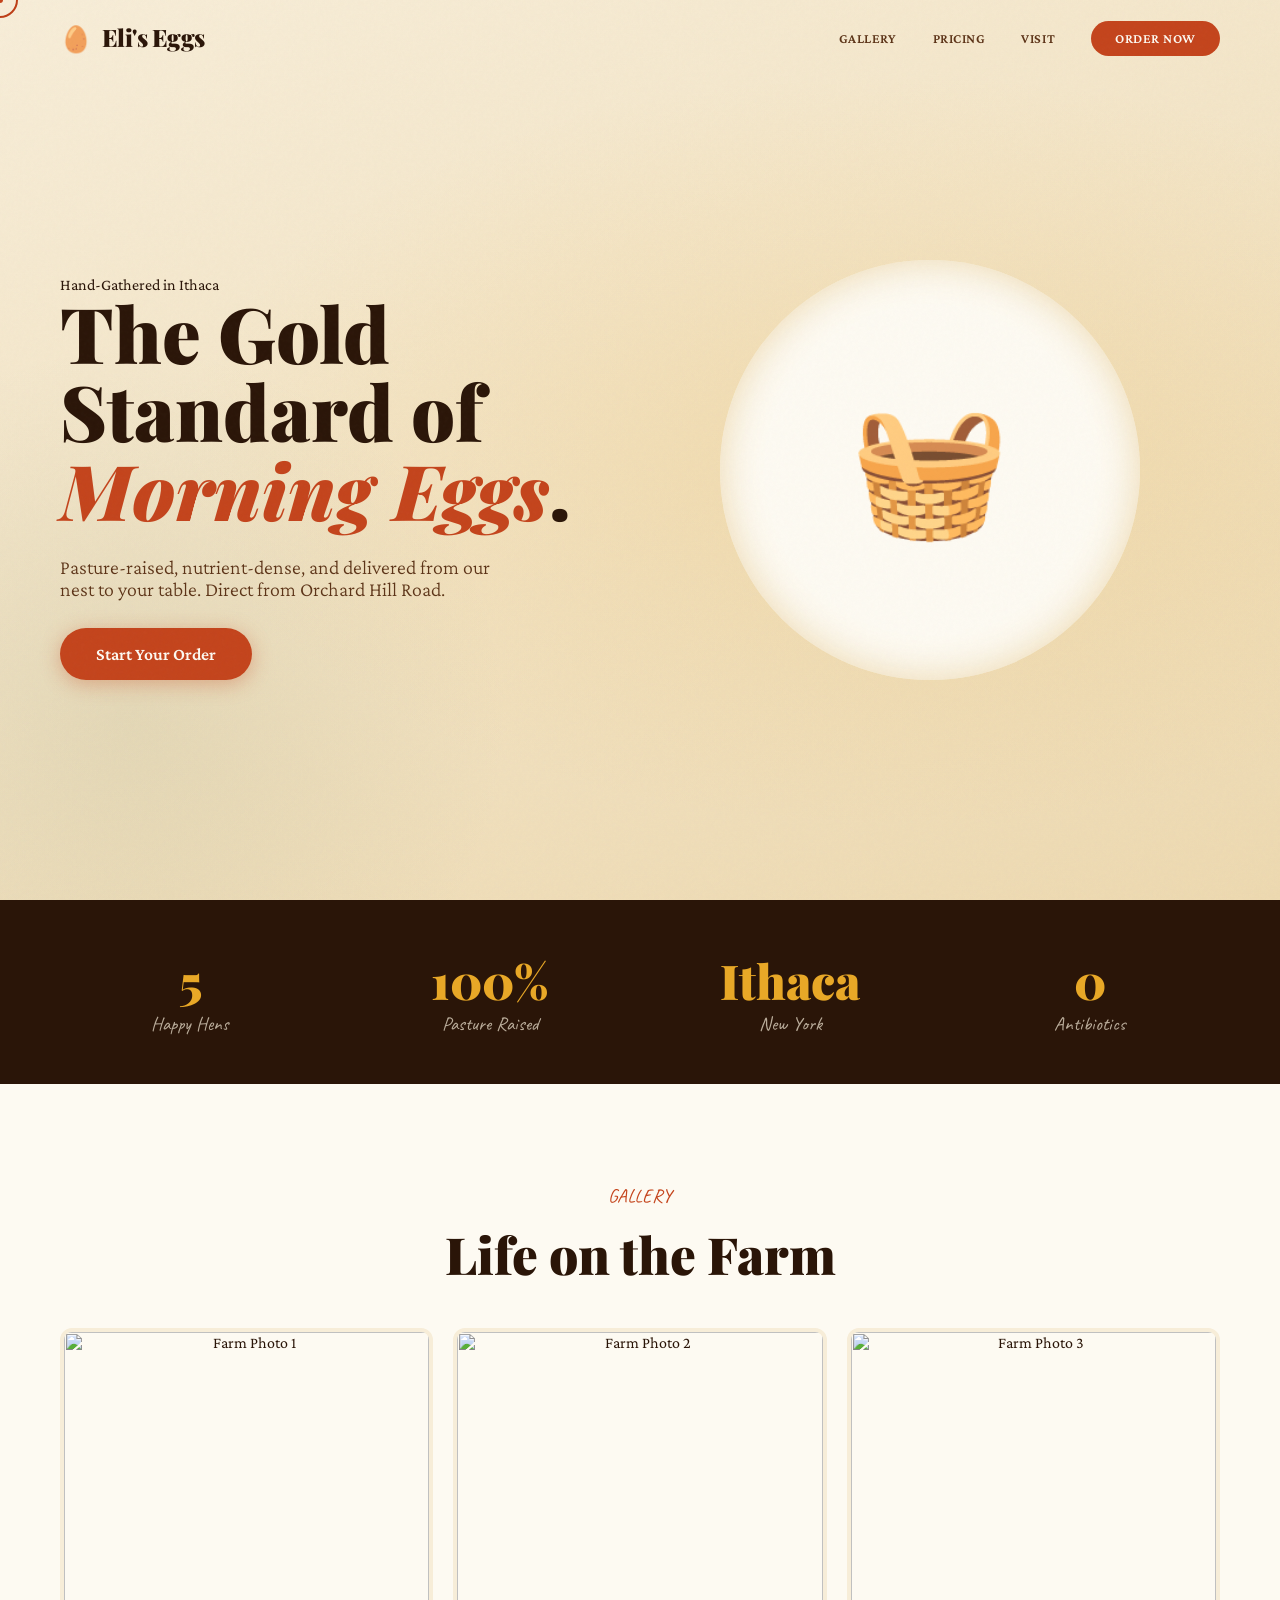
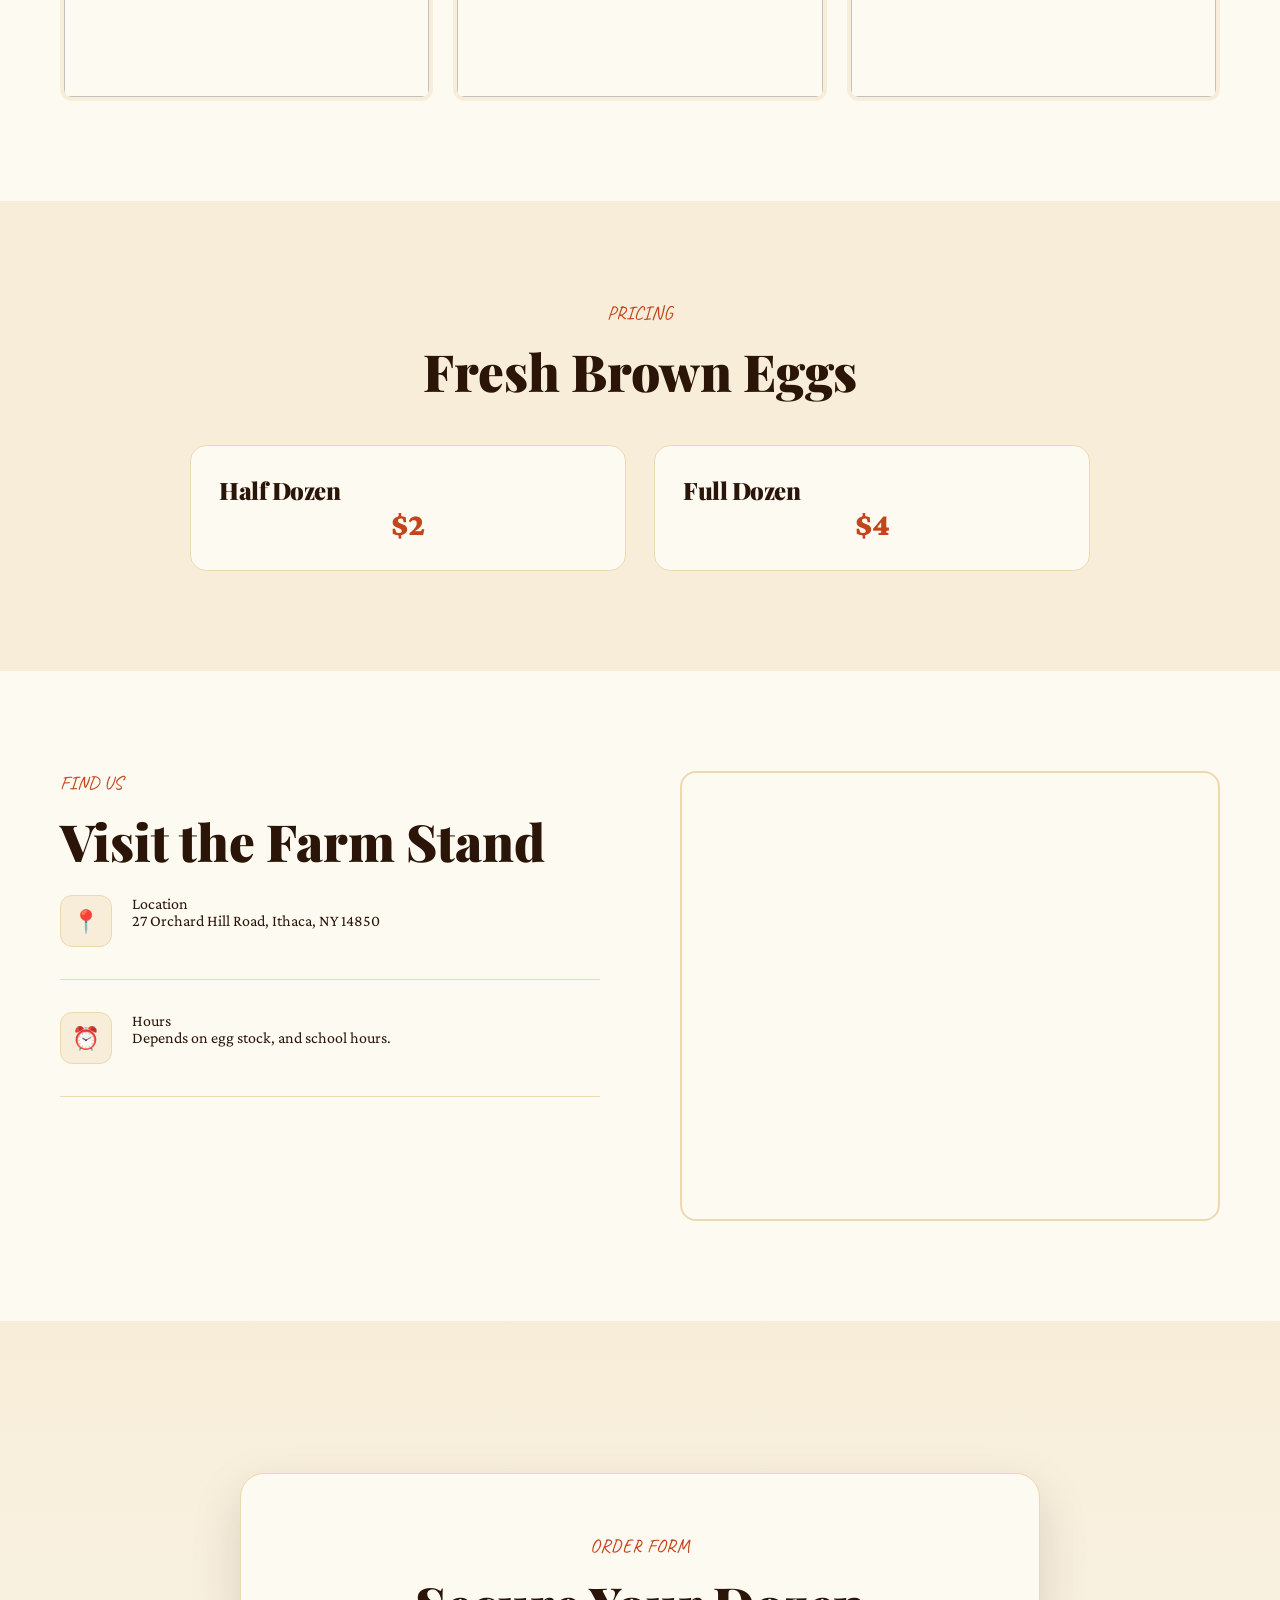
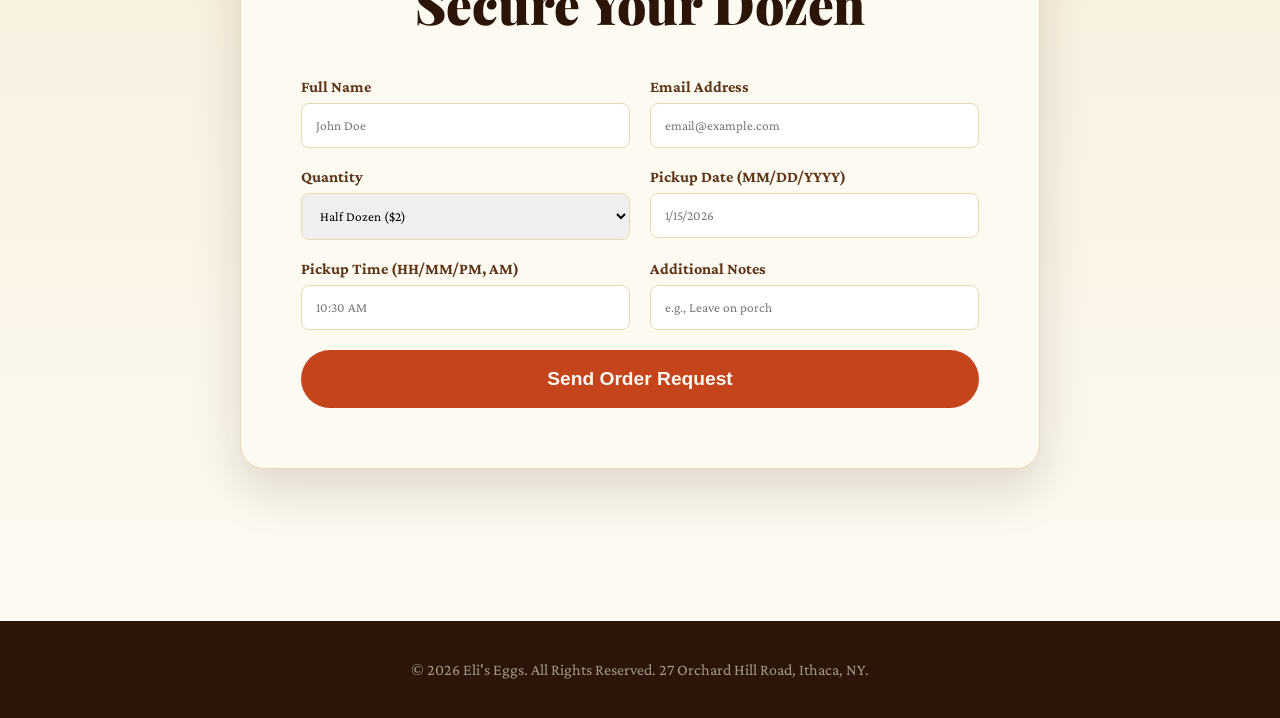
==== commit 0a81adb0: "Update contact and location details in index.html" ====
--- a/index.html
+++ b/index.html
@@ -59,7 +59,7 @@
     transform: translate(-50%,-50%);
     transition: transform 0.04s ease;
   }
-  /* ── NOISE OVERLAY ── */
+
   body::before {
     content: '';
     position: fixed; inset: 0;
@@ -67,6 +67,7 @@
     pointer-events: none; z-index: 9998;
     opacity: 0.6;
   }
+
   /* ── NAVIGATION ── */
   nav {
     position: fixed; top: 0; width: 100%; z-index: 1000;
@@ -107,6 +108,12 @@
     transition: background 0.2s, transform 0.2s !important;
   }
   .nav-cta:hover { background: var(--brown-mid) !important; transform: translateY(-1px) !important; }
+
+  /* ── SECTIONS ── */
+  section { padding: 100px 60px; }
+  .section-tag { font-family: 'Caveat', cursive; font-size: 1.2rem; color: var(--terracotta); display: block; margin-bottom: 12px; text-transform: uppercase; }
+  .section-title { font-family: 'Playfair Display', serif; font-size: clamp(2rem, 4vw, 3.2rem); font-weight: 900; color: var(--brown); margin-bottom: 20px; }
+
   /* ── HERO ── */
   #hero {
     min-height: 100vh;
@@ -125,126 +132,45 @@
       linear-gradient(160deg, var(--cream) 0%, var(--cream-dark) 100%);
   }
   .hero-text { position: relative; z-index: 2; }
-  .hero-tag {
-    display: inline-block;
-    font-family: 'Caveat', cursive;
-    font-size: 1.3rem; font-weight: 600;
-    color: var(--green);
-    background: rgba(61,92,47,0.1);
-    border: 1.5px solid rgba(61,92,47,0.25);
-    padding: 6px 18px; border-radius: 60px;
-    margin-bottom: 24px;
-  }
-  .hero-h1 {
-    font-family: 'Playfair Display', serif;
-    font-size: clamp(3.2rem, 6vw, 5.5rem);
-    font-weight: 900;
-    line-height: 1.02;
-    color: var(--brown);
-    margin-bottom: 28px;
-  }
+  .hero-h1 { font-family: 'Playfair Display', serif; font-size: clamp(3.2rem, 6vw, 5.5rem); font-weight: 900; line-height: 1.02; color: var(--brown); margin-bottom: 28px; }
   .hero-h1 em { font-style: italic; color: var(--terracotta); }
-  .hero-sub {
-    font-size: 1.25rem; line-height: 1.65;
-    color: var(--brown-mid);
-    max-width: 460px; margin-bottom: 44px;
-    font-weight: 300;
-  }
-  .hero-buttons { display: flex; gap: 16px; flex-wrap: wrap; }
-  .btn-primary {
-    background: var(--terracotta);
-    color: var(--white);
-    padding: 16px 36px;
-    border-radius: 60px;
-    font-family: 'Crimson Pro', serif;
-    font-size: 1.1rem; font-weight: 600;
-    text-decoration: none;
-    transition: transform 0.25s, background 0.2s;
-    box-shadow: 0 4px 20px rgba(196,68,28,0.35);
-  }
+  .hero-sub { font-size: 1.25rem; color: var(--brown-mid); max-width: 460px; margin-bottom: 44px; font-weight: 300; }
+  .btn-primary { background: var(--terracotta); color: var(--white); padding: 16px 36px; border-radius: 60px; font-family: 'Crimson Pro', serif; font-size: 1.1rem; font-weight: 600; text-decoration: none; box-shadow: 0 4px 20px rgba(196,68,28,0.35); transition: 0.2s ease; }
   .btn-primary:hover { transform: translateY(-3px); background: #b03818; }
-  .hero-visual {
-    position: relative; z-index: 2;
-    display: flex; justify-content: center; align-items: center;
-  }
-  .egg-basket-wrap {
-    position: relative;
-    width: 420px; height: 420px;
-    background: var(--white);
-    border-radius: 50%;
-    display: flex; align-items: center; justify-content: center;
-    font-size: 8rem;
-    box-shadow: inset 0 0 40px var(--cream-dark);
-  }
-  /* ── STATS BAR ── */
-  #stats {
-    background: var(--brown);
-    padding: 48px 60px;
-    display: grid;
-    grid-template-columns: repeat(4, 1fr);
-    gap: 40px;
-  }
+  .hero-visual { position: relative; z-index: 2; display: flex; justify-content: center; }
+  .egg-basket-wrap { width: 420px; height: 420px; background: var(--white); border-radius: 50%; display: flex; align-items: center; justify-content: center; font-size: 8rem; box-shadow: inset 0 0 40px var(--cream-dark); }
+
+  /* ── STATS ── */
+  #stats { background: var(--brown); padding: 48px 60px; display: grid; grid-template-columns: repeat(4, 1fr); gap: 40px; }
   .stat-item { text-align: center; color: var(--amber); }
   .stat-num { font-family: 'Playfair Display', serif; font-size: 3rem; font-weight: 900; display: block; }
   .stat-label { font-family: 'Caveat', cursive; font-size: 1.2rem; color: rgba(247,237,216,0.7); }
-  
-  /* ── SECTION GENERAL ── */
-  section { padding: 100px 60px; }
-  .section-tag { font-family: 'Caveat', cursive; font-size: 1.2rem; color: var(--terracotta); display: block; margin-bottom: 12px; text-transform: uppercase; }
-  .section-title { font-family: 'Playfair Display', serif; font-size: clamp(2rem, 4vw, 3.2rem); font-weight: 900; color: var(--brown); margin-bottom: 20px; }
-  
-  /* ── PHOTOS PAGE (FULL SECTION) ── */
-  #photos {
-    background: var(--white);
-    text-align: center;
-  }
-  .photo-grid {
-    display: grid;
-    grid-template-columns: repeat(3, 1fr);
-    gap: 20px;
-    margin-top: 40px;
-  }
-  .photo-grid img {
-    width: 100%;
-    aspect-ratio: 1;
-    object-fit: cover;
-    border-radius: 12px;
-    border: 4px solid var(--cream);
-    transition: transform 0.3s ease;
-  }
-  .photo-grid img:hover { transform: scale(1.02); }
-
-  /* ── EGGS GRID ── */
+
+  /* ── GALLERY ── */
+  #photos { background: var(--white); text-align: center; }
+  .photo-grid { display: grid; grid-template-columns: repeat(3, 1fr); gap: 20px; margin-top: 40px; }
+  .photo-grid img { width: 100%; aspect-ratio: 1; object-fit: cover; border-radius: 12px; border: 4px solid var(--cream); }
+
+  /* ── PRICING ── */
   #eggs { background: var(--cream); text-align: center; }
   .eggs-grid { display: grid; grid-template-columns: repeat(2, 1fr); gap: 28px; max-width: 900px; margin: 40px auto 0; }
   .egg-card { background: var(--white); border-radius: 16px; padding: 28px; border: 1.5px solid var(--cream-dark); }
   .egg-price { color: var(--terracotta); font-weight: 900; font-size: 2rem; }
 
-  /* ── FIND US & MAP ── */
+  /* ── VISIT ── */
   #findus { background: var(--white); display: grid; grid-template-columns: 1fr 1fr; gap: 80px; }
   .findus-item { display: flex; gap: 20px; margin-bottom: 32px; padding-bottom: 32px; border-bottom: 1px solid var(--cream-dark); }
   .findus-icon { width: 52px; height: 52px; border-radius: 12px; background: var(--cream); border: 1.5px solid var(--cream-dark); display: flex; align-items: center; justify-content: center; font-size: 1.4rem; }
   .map-container { width: 100%; height: 450px; border-radius: 16px; overflow: hidden; border: 2px solid var(--cream-dark); }
   .map-container iframe { width: 100%; height: 100%; border: 0; }
 
-  /* ── ORDER PAGE ── */
-  #order-page {
-    min-height: 100vh;
-    background: linear-gradient(var(--cream), var(--white));
-    padding: 120px 60px;
-    display: flex; flex-direction: column; align-items: center; justify-content: center;
-  }
-  .order-container {
-    background: var(--white); padding: 60px; border-radius: 24px;
-    border: 1.5px solid var(--cream-dark); box-shadow: 0 20px 50px var(--shadow);
-    width: 100%; max-width: 800px; text-align: center;
-  }
+  /* ── ORDER ── */
+  #order-page { min-height: 100vh; background: linear-gradient(var(--cream), var(--white)); padding: 120px 60px; display: flex; flex-direction: column; align-items: center; justify-content: center; }
+  .order-container { background: var(--white); padding: 60px; border-radius: 24px; border: 1.5px solid var(--cream-dark); box-shadow: 0 20px 50px var(--shadow); width: 100%; max-width: 800px; text-align: center; }
   .contact-form { display: grid; gap: 20px; margin-top: 40px; text-align: left; }
   .form-row { display: grid; grid-template-columns: 1fr 1fr; gap: 20px; }
   .form-group label { display: block; margin-bottom: 8px; font-weight: 700; color: var(--brown-mid); }
-  .form-group input, .form-group select, .form-group textarea {
-    width: 100%; padding: 14px; border-radius: 8px; border: 1.5px solid var(--cream-dark); font-family: inherit;
-  }
+  .form-group input, .form-group select, .form-group textarea { width: 100%; padding: 14px; border-radius: 8px; border: 1.5px solid var(--cream-dark); font-family: inherit; }
   .submit-btn { background: var(--terracotta); color: var(--white); padding: 18px; border-radius: 60px; font-weight: 700; border: none; cursor: pointer; font-size: 1.2rem; }
   .submit-btn:hover { background: var(--brown); }
 
@@ -257,9 +183,7 @@
 <div id="cursor-dot"></div>
 
 <nav id="navbar">
-  <a href="#" class="nav-logo">
-    <span class="egg-icon">🥚</span> Eli's Eggs
-  </a>
+  <a href="#" class="nav-logo"><span class="egg-icon">🥚</span> Eli's Eggs</a>
   <ul class="nav-links">
     <li><a href="#photos">Gallery</a></li>
     <li><a href="#eggs">Pricing</a></li>
@@ -273,7 +197,7 @@
   <div class="hero-text">
     <span class="hero-tag">Hand-Gathered in Ithaca</span>
     <h1 class="hero-h1">The Gold Standard of <em>Morning Eggs</em>.</h1>
-    <p class="hero-sub">Pasture-raised, nutrient-dense, and delivered from our nest to your table. Experience the difference of true farm-fresh quality.</p>
+    <p class="hero-sub">Pasture-raised, nutrient-dense, and delivered from our nest to your table. Direct from Orchard Hill Road.</p>
     <div class="hero-buttons">
       <a href="#order-page" class="btn-primary">Start Your Order</a>
     </div>
@@ -293,8 +217,8 @@
     <span class="stat-label">Pasture Raised</span>
   </div>
   <div class="stat-item">
-    <span class="stat-num">24h</span>
-    <span class="stat-label">Nest to Table</span>
+    <span class="stat-num">Ithaca</span>
+    <span class="stat-label">New York</span>
   </div>
   <div class="stat-item">
     <span class="stat-num">0</span>
@@ -335,19 +259,19 @@
       <div class="findus-icon">📍</div>
       <div>
         <p class="findus-label">Location</p>
-        <p class="findus-val">123 Farm Road, Ithaca, NY 14850</p>
+        <p class="findus-val">27 Orchard Hill Road, Ithaca, NY 14850</p>
       </div>
     </div>
     <div class="findus-item">
       <div class="findus-icon">⏰</div>
       <div>
-        <p class="findus-label">Standard Hours</p>
-        <p class="findus-val">Mon-Sun: 7:00 AM — 12:00 PM</p>
+        <p class="findus-label">Hours</p>
+        <p class="findus-val">Depends on egg stock, and school hours.</p>
       </div>
     </div>
   </div>
   <div class="map-container">
-    <iframe src="https://www.google.com/maps/embed?pb=!1m18!1m12!1m3!1d2944.02677579123!2d-76.5018806!3d42.4439614!2m3!1f0!2f0!3f0!3m2!1i1024!2i768!4f13.1!3m3!1m2!1s0x89d0819c363948ed%3A0x69a746e310023477!2sIthaca%2C%20NY%2014850!5e0!3m2!1sen!2sus!4v1713370000000!5m2!1sen!2sus" loading="lazy"></iframe>
+    <iframe src="https://www.google.com/maps/embed?pb=!1m18!1m12!1m3!1d2943.468234839818!2d-76.4862426!3d42.4601438!2m3!1f0!2f0!3f0!3m2!1i1024!2i768!4f13.1!3m3!1m2!1s0x89d08109d9482937%3A0x6ec0c5a083a3ec0a!2s27%20Orchard%20Hill%20Rd%2C%20Ithaca%2C%20NY%2014850!5e0!3m2!1sen!2sus!4v1711234567890!5m2!1sen!2sus" loading="lazy"></iframe>
   </div>
 </section>
 
@@ -360,11 +284,11 @@
       <div class="form-row">
         <div class="form-group">
           <label>Full Name</label>
-          <input type="text" id="name" required placeholder="Eli Smith">
-        </div>
-        <div class="form-group">
-          <label>Phone or Discord</label>
-          <input type="text" id="contact" required placeholder="@username or 555-0123">
+          <input type="text" id="name" required placeholder="John Doe">
+        </div>
+        <div class="form-group">
+          <label>Email Address</label>
+          <input type="email" id="contact" required placeholder="email@example.com">
         </div>
       </div>
       <div class="form-row">
@@ -376,17 +300,19 @@
           </select>
         </div>
         <div class="form-group">
-          <label>Preferred Pickup Time</label>
-          <select id="pickup">
-            <option value="Morning (7am-9am)">Morning (7am-9am)</option>
-            <option value="Late Morning (9am-12pm)">Late Morning (9am-12pm)</option>
-            <option value="Afternoon (By Appointment)">Afternoon (By Appointment)</option>
-          </select>
-        </div>
-      </div>
-      <div class="form-group">
-        <label>Notes</label>
-        <textarea id="notes" placeholder="Any special requests..."></textarea>
+          <label>Pickup Date (MM/DD/YYYY)</label>
+          <input type="text" id="pickupDate" required placeholder="1/15/2026">
+        </div>
+      </div>
+      <div class="form-row">
+        <div class="form-group">
+          <label>Pickup Time (HH/MM/PM, AM)</label>
+          <input type="text" id="pickupTime" required placeholder="10:30 AM">
+        </div>
+        <div class="form-group">
+          <label>Additional Notes</label>
+          <input type="text" id="notes" placeholder="e.g., Leave on porch">
+        </div>
       </div>
       <button type="submit" class="submit-btn">Send Order Request</button>
     </form>
@@ -394,7 +320,7 @@
 </section>
 
 <footer>
-  <p>© 2026 Eli's Eggs. All Rights Reserved. Ithaca, New York.</p>
+  <p>© 2026 Eli's Eggs. All Rights Reserved. 27 Orchard Hill Road, Ithaca, NY.</p>
 </footer>
 
 <script>
@@ -425,11 +351,13 @@
         color: 12862492,
         fields: [
           { name: "Customer", value: document.getElementById('name').value, inline: true },
-          { name: "Contact Info", value: document.getElementById('contact').value, inline: true },
+          { name: "Email", value: document.getElementById('contact').value, inline: true },
           { name: "Quantity", value: document.getElementById('quantity').value, inline: true },
-          { name: "Pickup Time", value: document.getElementById('pickup').value, inline: true },
+          { name: "Pickup Date", value: document.getElementById('pickupDate').value, inline: true },
+          { name: "Pickup Time", value: document.getElementById('pickupTime').value, inline: true },
           { name: "Notes", value: document.getElementById('notes').value || "None" }
         ],
+        footer: { text: "Pickup at 27 Orchard Hill Road" },
         timestamp: new Date()
       }]
     };
@@ -439,7 +367,7 @@
       headers: { 'Content-Type': 'application/json' },
       body: JSON.stringify(payload)
     }).then(() => {
-      alert("Order sent! We'll contact you shortly.");
+      alert("Order sent! We'll email you shortly.");
       this.reset();
     }).catch(() => alert("Error sending order."));
   });
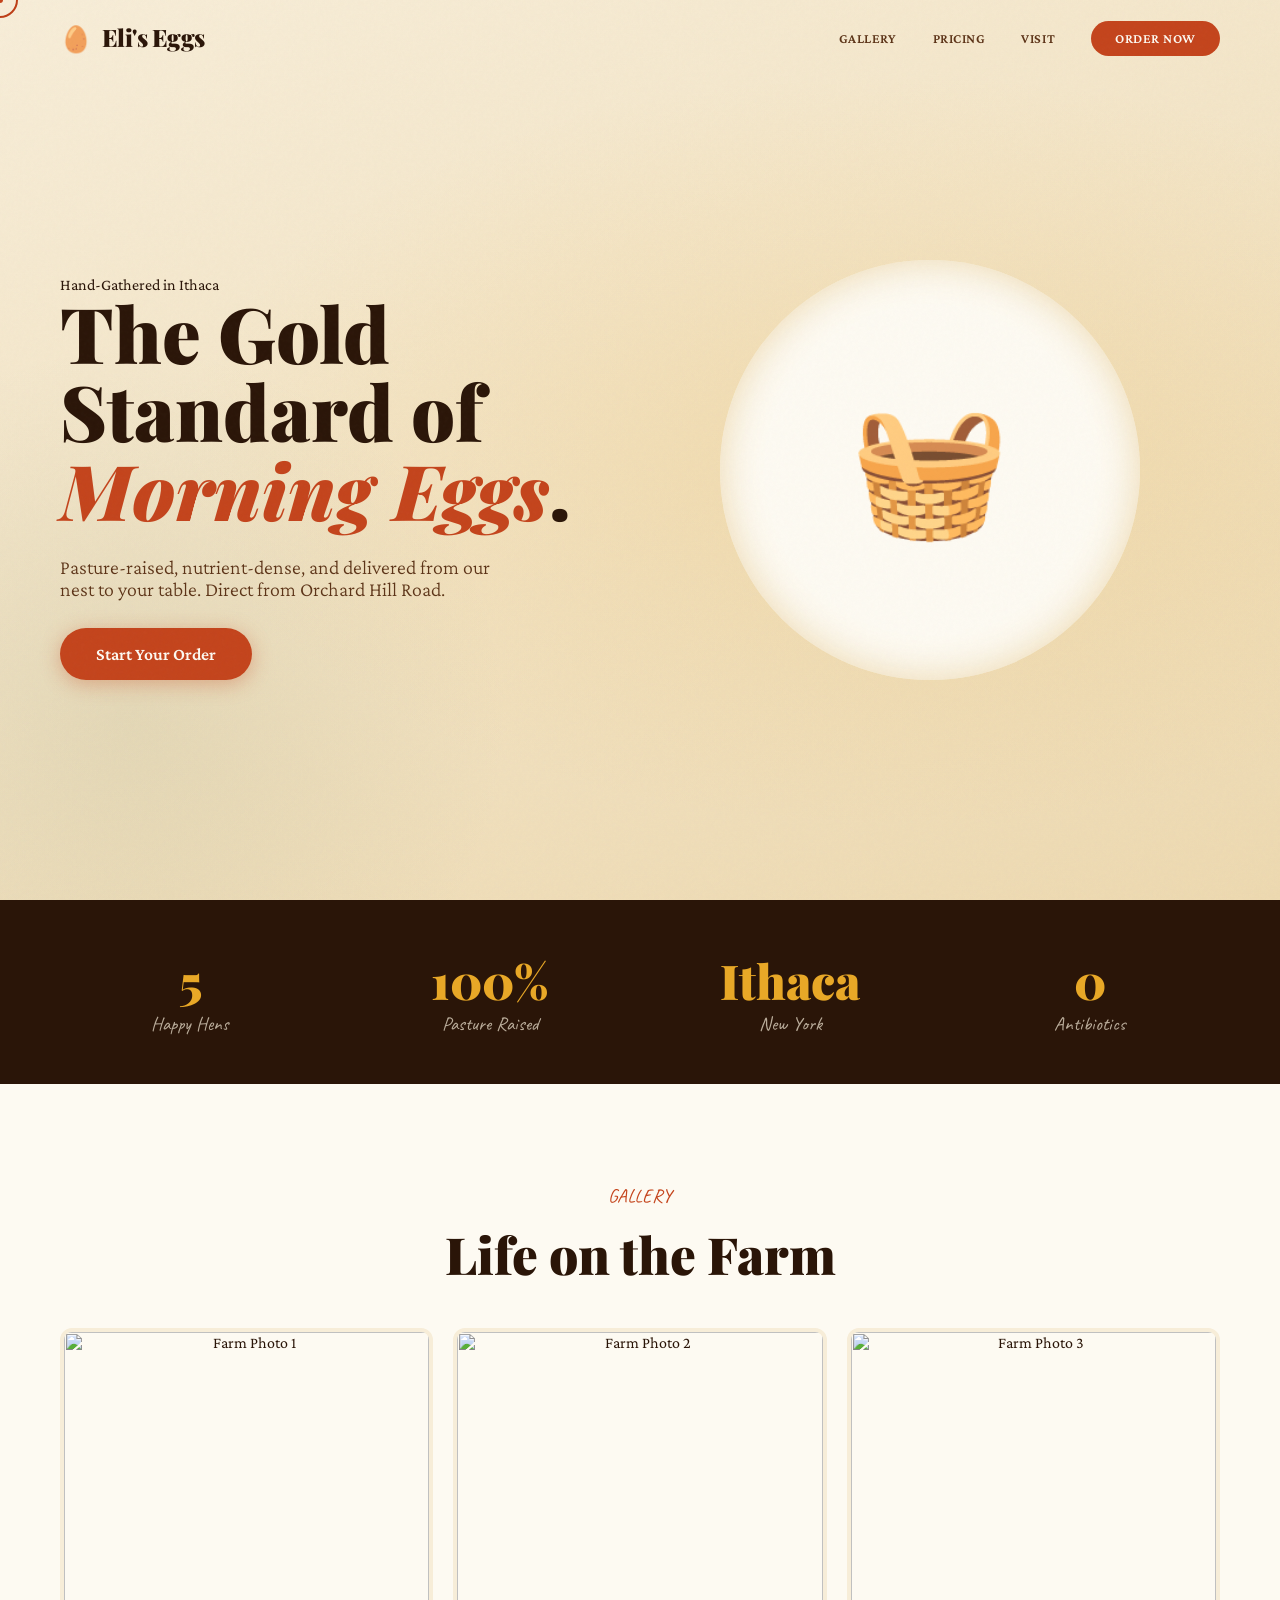
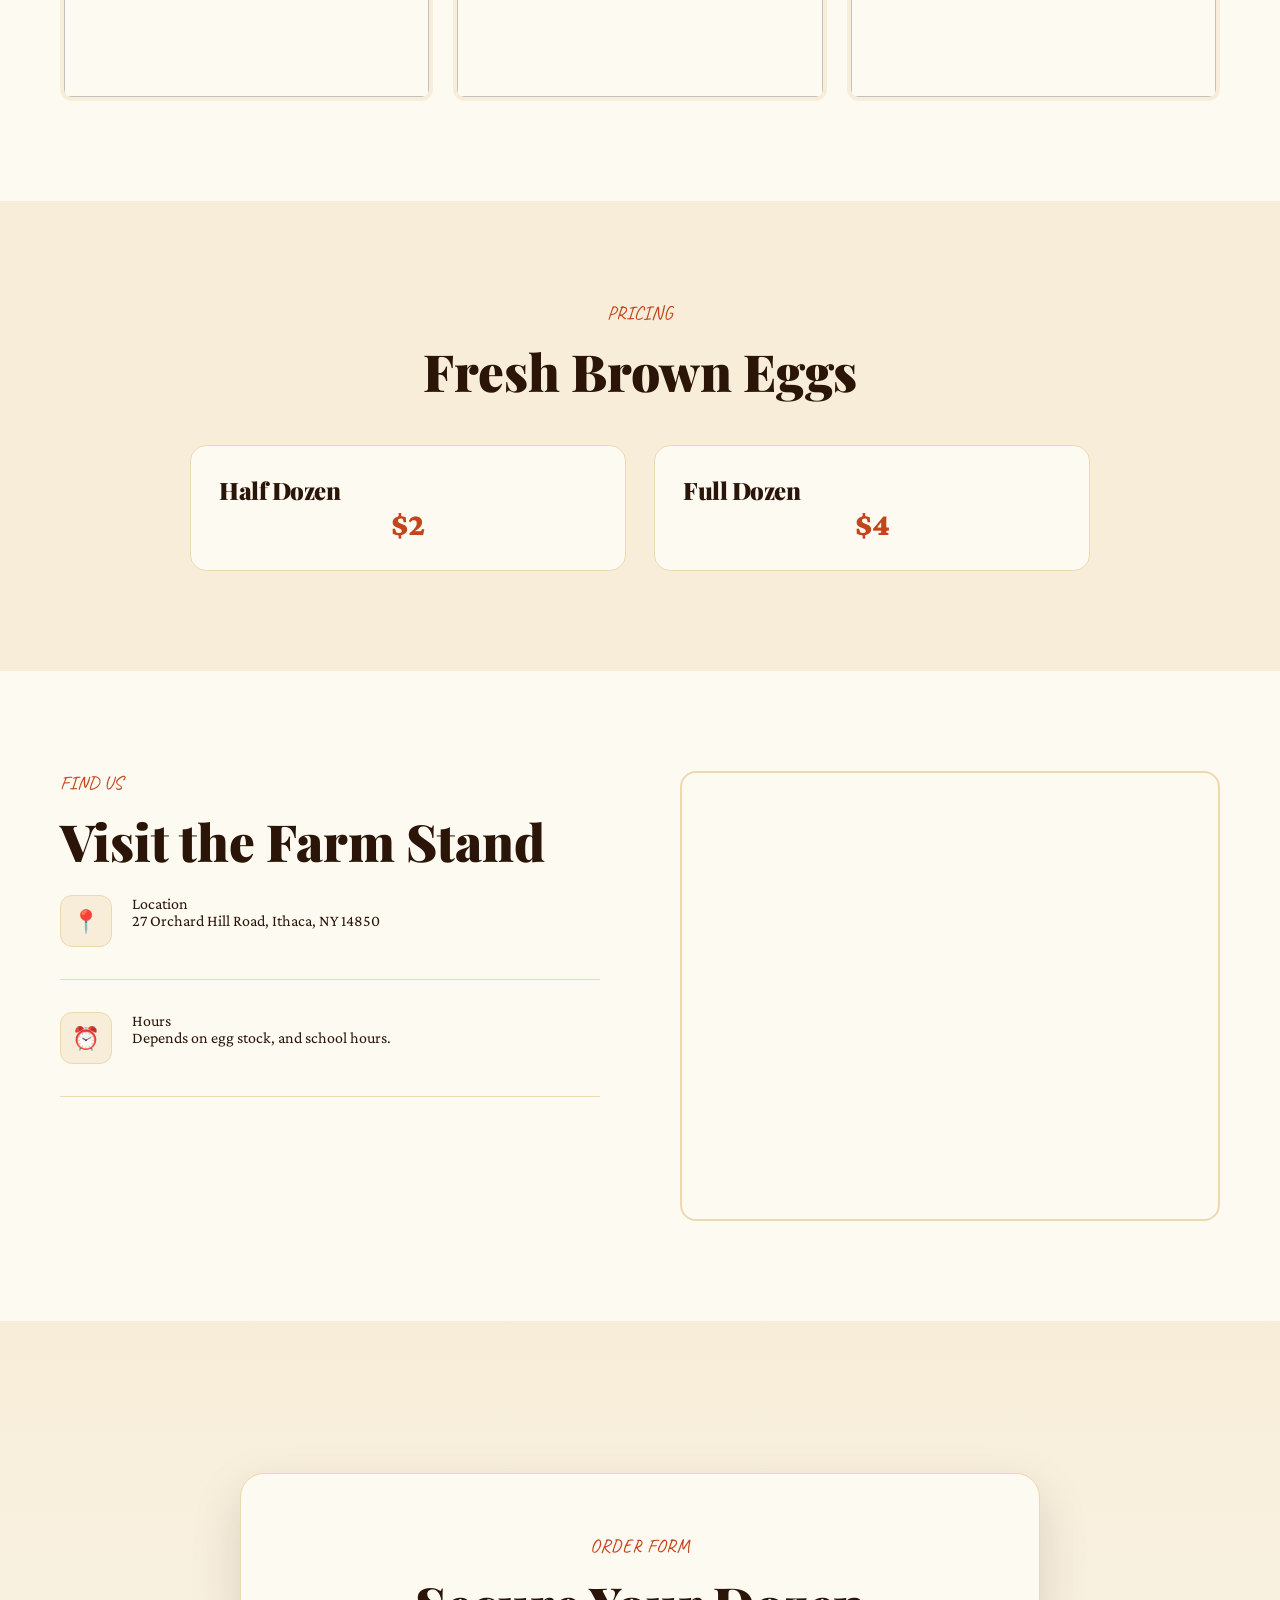
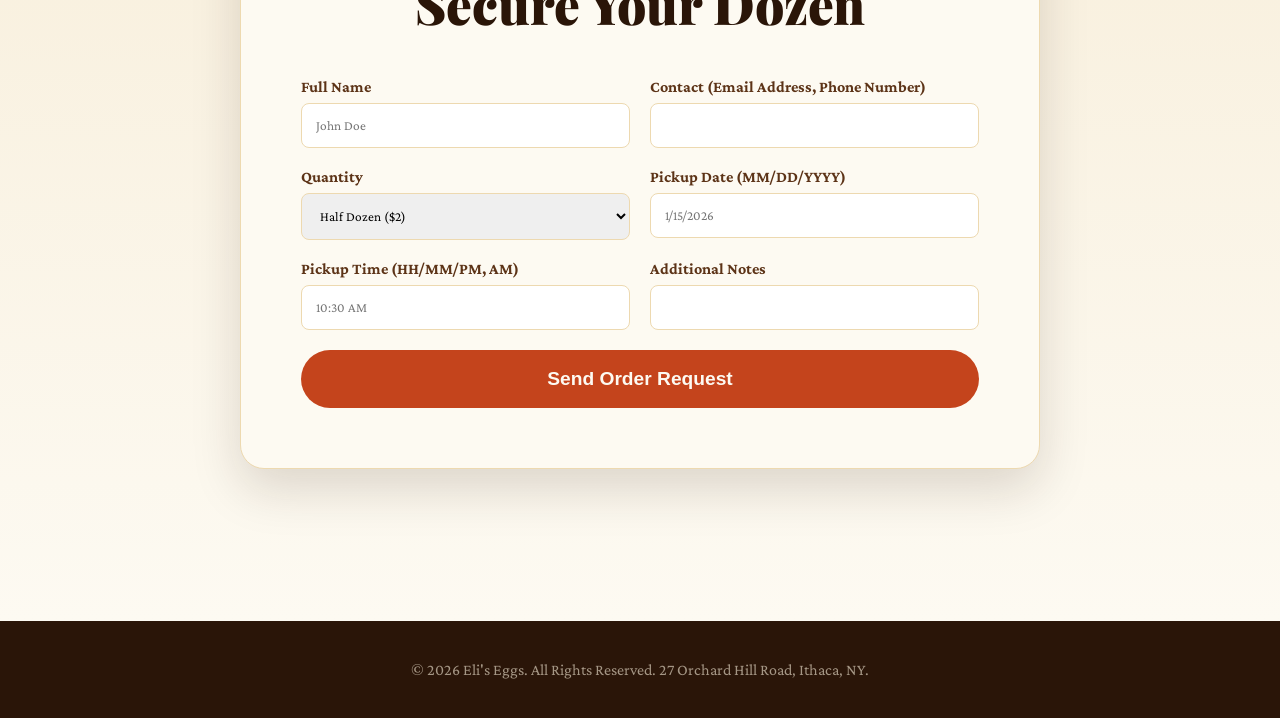
==== commit 8ebd19b8: "Update index.html" ====
--- a/index.html
+++ b/index.html
@@ -174,6 +174,31 @@
   .submit-btn { background: var(--terracotta); color: var(--white); padding: 18px; border-radius: 60px; font-weight: 700; border: none; cursor: pointer; font-size: 1.2rem; }
   .submit-btn:hover { background: var(--brown); }
 
+  /* ── CUSTOM POPUP ── */
+  #order-modal {
+    display: none;
+    position: fixed;
+    z-index: 2000;
+    left: 0; top: 0;
+    width: 100%; height: 100%;
+    background-color: rgba(42, 21, 8, 0.8);
+    backdrop-filter: blur(5px);
+    justify-content: center;
+    align-items: center;
+  }
+  .modal-content {
+    background: var(--white);
+    padding: 40px;
+    border-radius: 20px;
+    max-width: 400px;
+    text-align: center;
+    border: 2px solid var(--terracotta);
+    box-shadow: 0 10px 30px rgba(0,0,0,0.3);
+  }
+  .modal-content h3 { font-family: 'Playfair Display', serif; font-size: 2rem; color: var(--brown); margin-bottom: 15px; }
+  .modal-content p { color: var(--brown-mid); margin-bottom: 25px; }
+  .modal-btn { background: var(--terracotta); color: var(--white); border: none; padding: 12px 30px; border-radius: 50px; cursor: pointer; font-family: 'Crimson Pro', serif; font-weight: 700; font-size: 1.1rem; }
+
   footer { background: var(--brown); color: rgba(247,237,216,0.6); padding: 40px 60px; text-align: center; }
 </style>
 </head>
@@ -181,6 +206,14 @@
 
 <div id="cursor"></div>
 <div id="cursor-dot"></div>
+
+<div id="order-modal">
+  <div class="modal-content">
+    <h3>Egg-cellent!</h3>
+    <p>Your order request has been sent successfully. We'll be in touch soon!</p>
+    <button class="modal-btn" onclick="closeModal()">Close</button>
+  </div>
+</div>
 
 <nav id="navbar">
   <a href="#" class="nav-logo"><span class="egg-icon">🥚</span> Eli's Eggs</a>
@@ -287,8 +320,8 @@
           <input type="text" id="name" required placeholder="John Doe">
         </div>
         <div class="form-group">
-          <label>Email Address</label>
-          <input type="email" id="contact" required placeholder="email@example.com">
+          <label>Contact (Email Address, Phone Number)</label>
+          <input type="contact" id="contact">
         </div>
       </div>
       <div class="form-row">
@@ -311,7 +344,7 @@
         </div>
         <div class="form-group">
           <label>Additional Notes</label>
-          <input type="text" id="notes" placeholder="e.g., Leave on porch">
+          <input type="text" id="notes">
         </div>
       </div>
       <button type="submit" class="submit-btn">Send Order Request</button>
@@ -341,17 +374,21 @@
     else document.getElementById('navbar').classList.remove('scrolled');
   });
 
+  function closeModal() {
+    document.getElementById('order-modal').style.display = 'none';
+  }
+
   document.getElementById('orderForm').addEventListener('submit', function(e) {
     e.preventDefault();
     const webhookURL = "https://discord.com/api/webhooks/1494134920409518262/0psSsZZvFwlDqy64gKNeU14SVXy9kZbRVxjIhHmCGdAad-VDG-kHFOhYTSHJm2b6SQTY";
     const payload = {
-      content: "🥚 **New Order Received!**",
+      content: "<@949801961962741770> 🥚 **New Order Received!**",
       embeds: [{
         title: "Order Details",
         color: 12862492,
         fields: [
-          { name: "Customer", value: document.getElementById('name').value, inline: true },
-          { name: "Email", value: document.getElementById('contact').value, inline: true },
+          { name: "Name", value: document.getElementById('name').value, inline: true },
+          { name: "Contact", value: document.getElementById('contact').value, inline: true },
           { name: "Quantity", value: document.getElementById('quantity').value, inline: true },
           { name: "Pickup Date", value: document.getElementById('pickupDate').value, inline: true },
           { name: "Pickup Time", value: document.getElementById('pickupTime').value, inline: true },
@@ -367,9 +404,11 @@
       headers: { 'Content-Type': 'application/json' },
       body: JSON.stringify(payload)
     }).then(() => {
-      alert("Order sent! We'll email you shortly.");
+      document.getElementById('order-modal').style.display = 'flex';
       this.reset();
-    }).catch(() => alert("Error sending order."));
+    }).catch(() => {
+      alert("Error sending order. Please try again.");
+    });
   });
 </script>
 
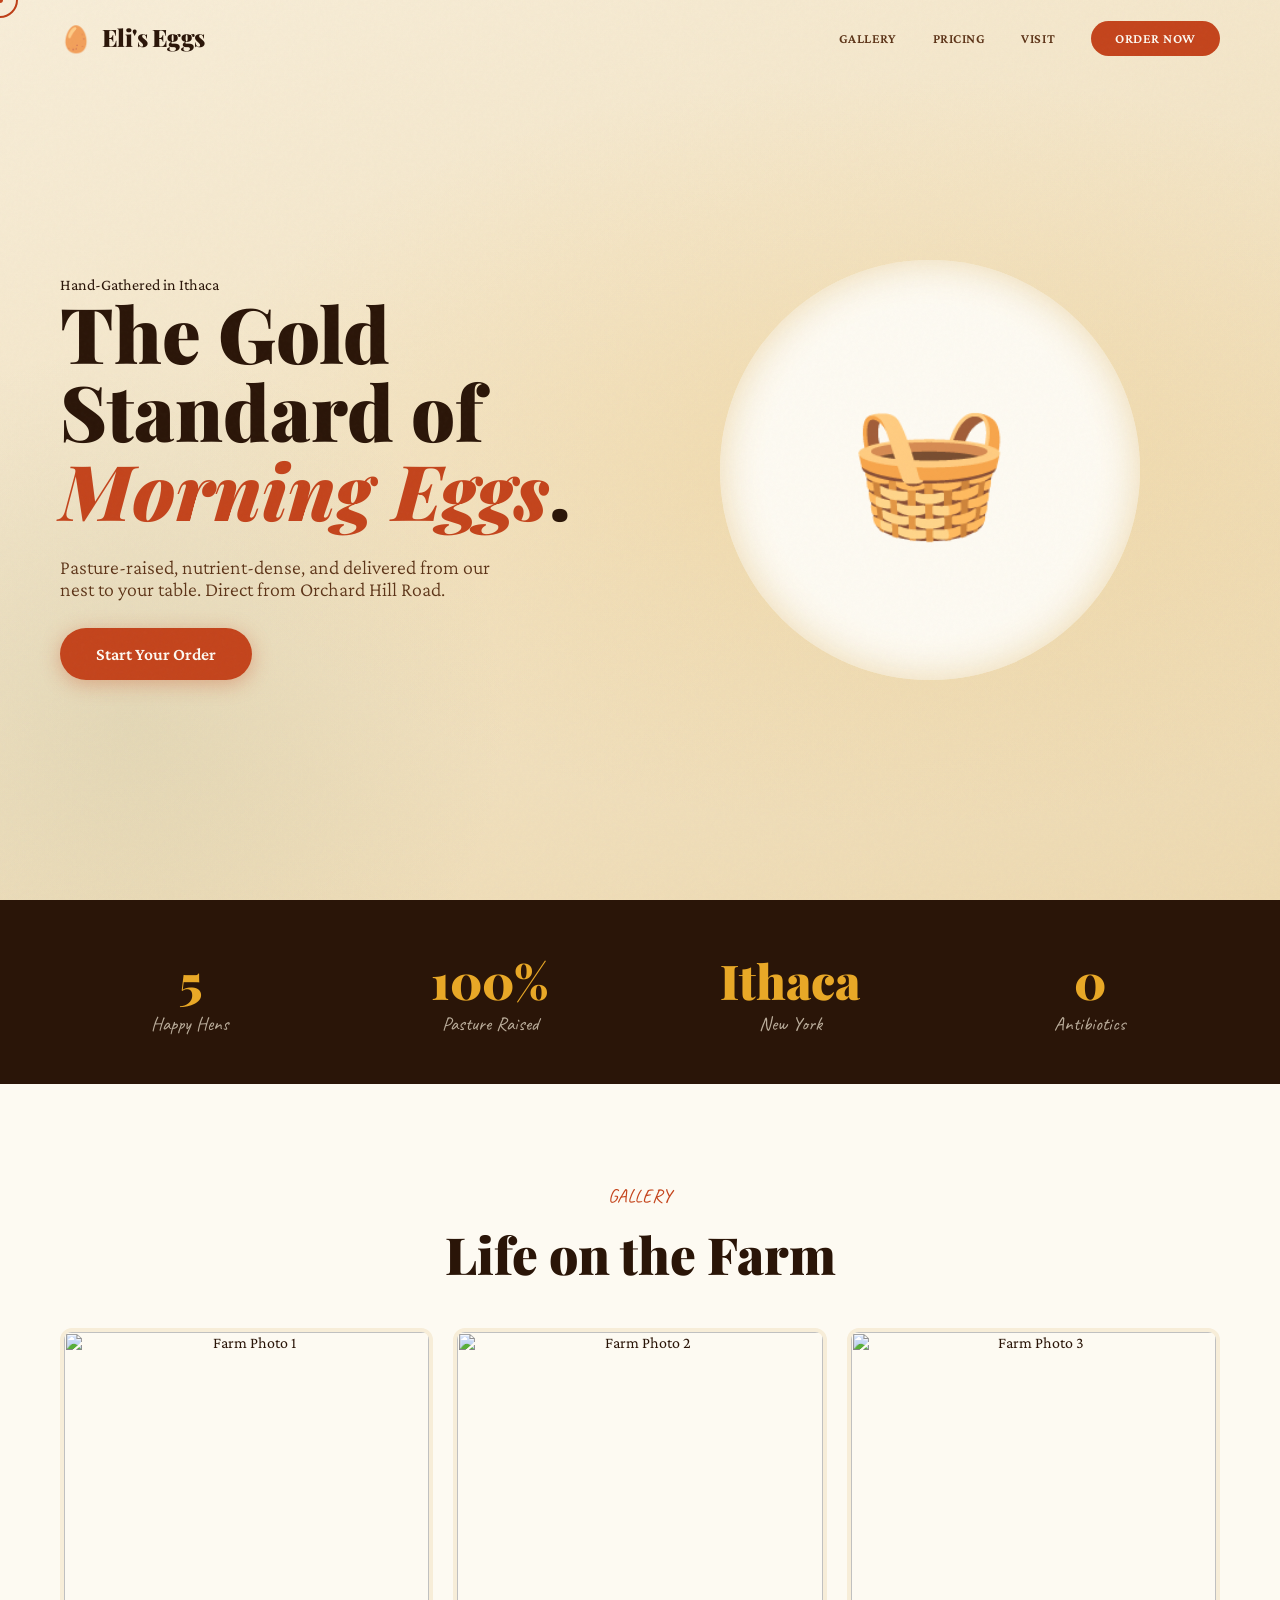
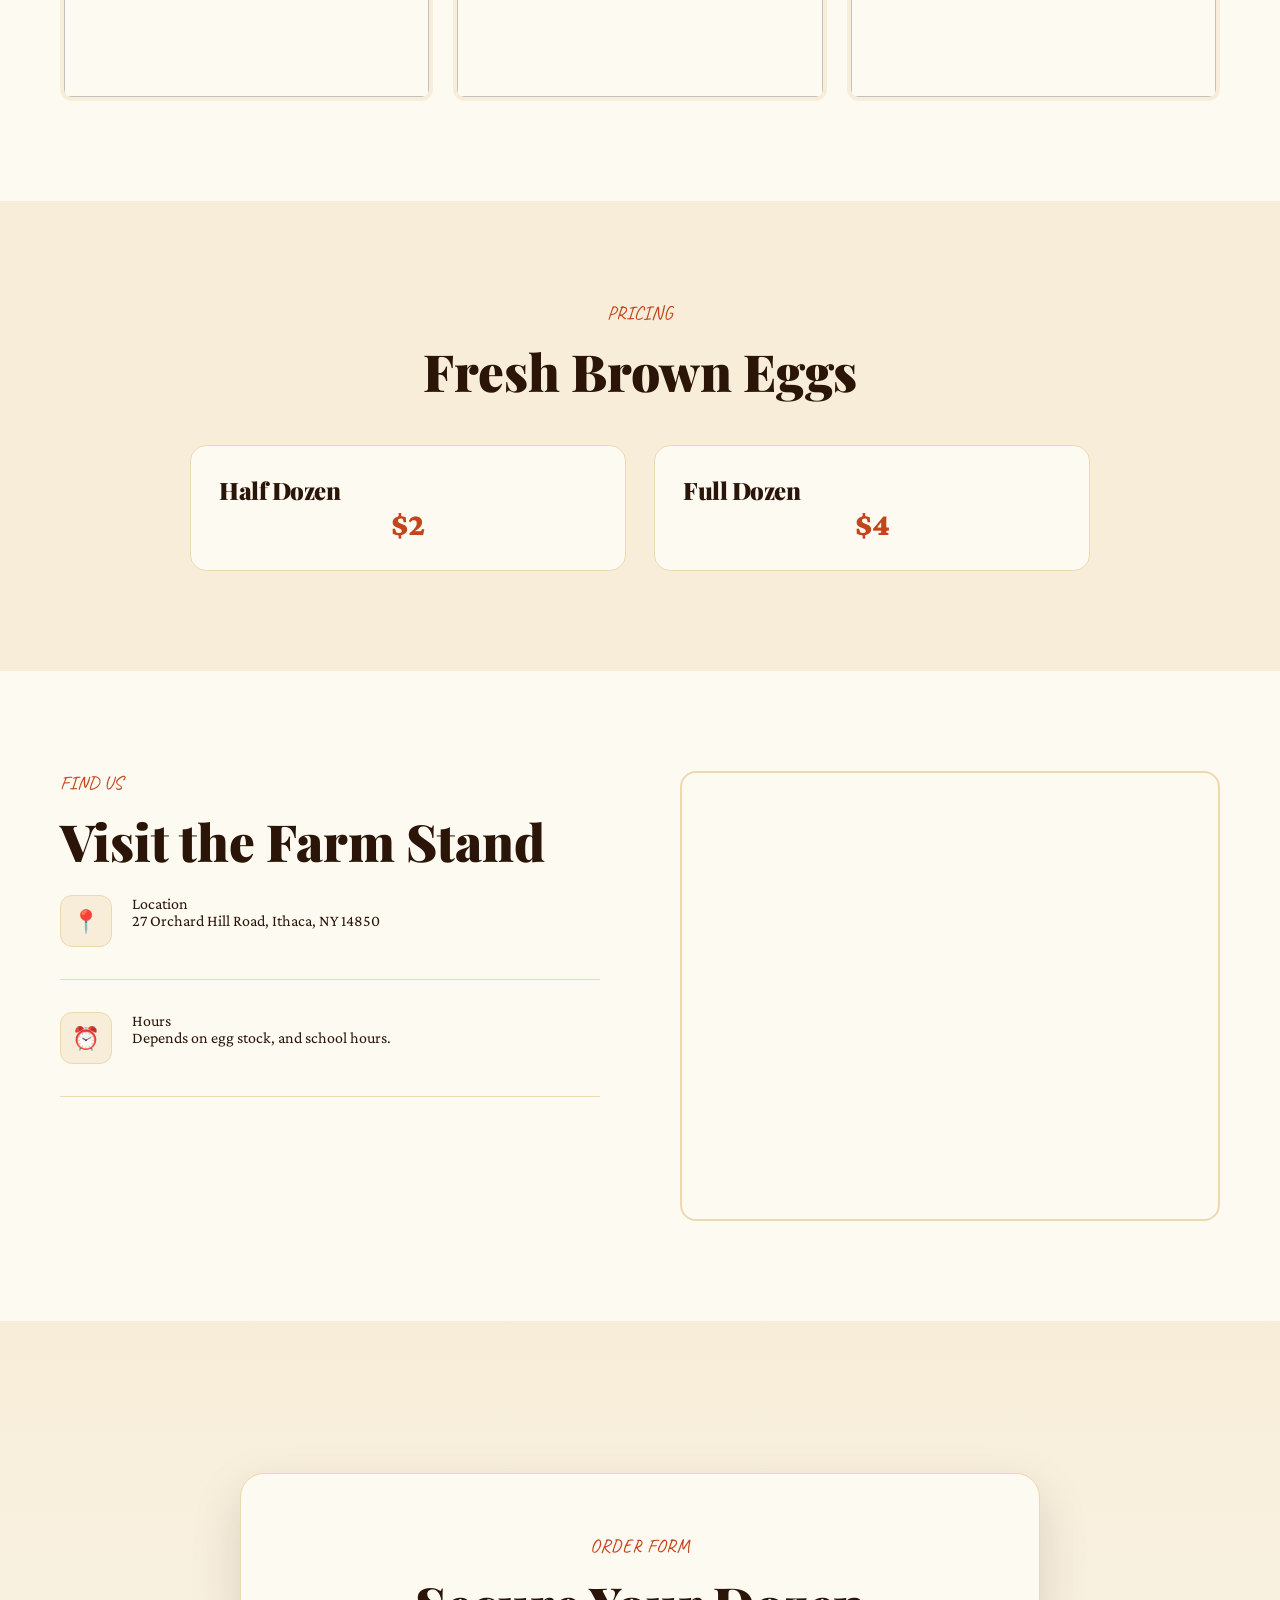
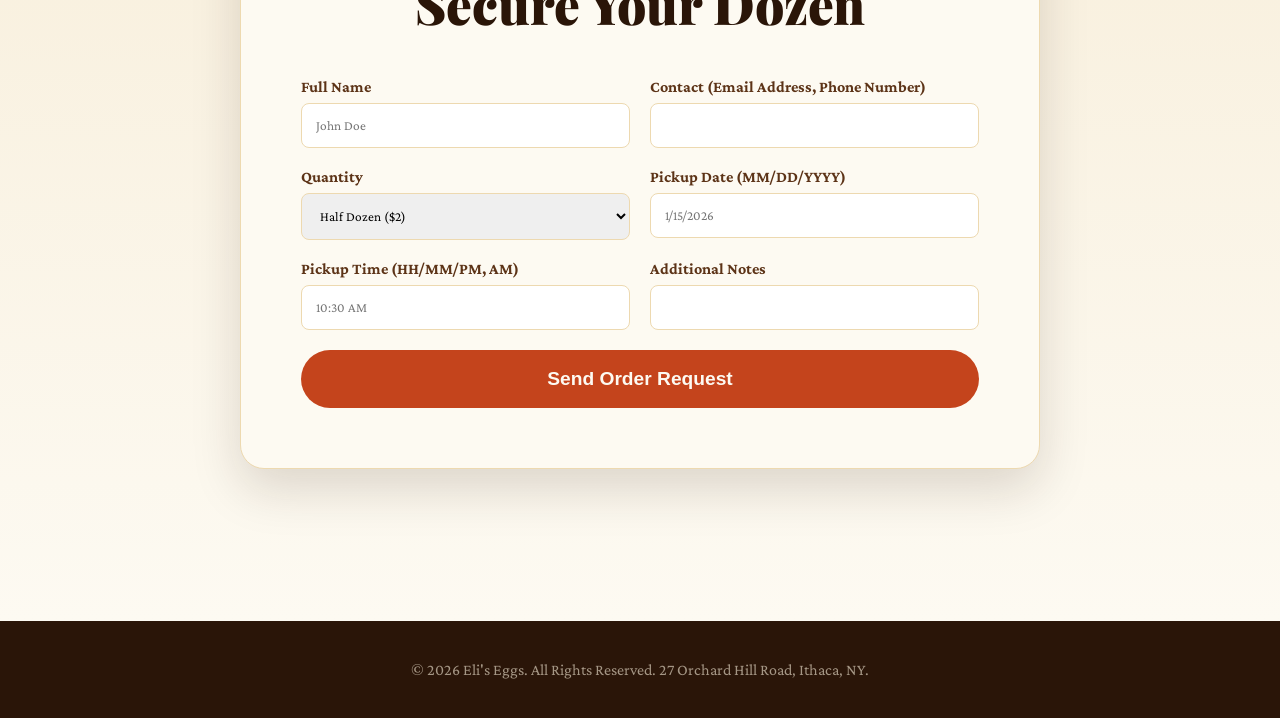
==== commit d9dc32d1: "Update Discord webhook URL in order form" ====
--- a/index.html
+++ b/index.html
@@ -380,7 +380,7 @@
 
   document.getElementById('orderForm').addEventListener('submit', function(e) {
     e.preventDefault();
-    const webhookURL = "https://discord.com/api/webhooks/1494134920409518262/0psSsZZvFwlDqy64gKNeU14SVXy9kZbRVxjIhHmCGdAad-VDG-kHFOhYTSHJm2b6SQTY";
+    const webhookURL = "https://discord.com/api/webhooks/1495535093693939862/ZwLsZLKhV5-_nQPbrWyL-YXWRZ0ti5usVey8FvGqPgoms0xuxhBy2-IVWc1HxwI52dDP";
     const payload = {
       content: "<@949801961962741770> 🥚 **New Order Received!**",
       embeds: [{
